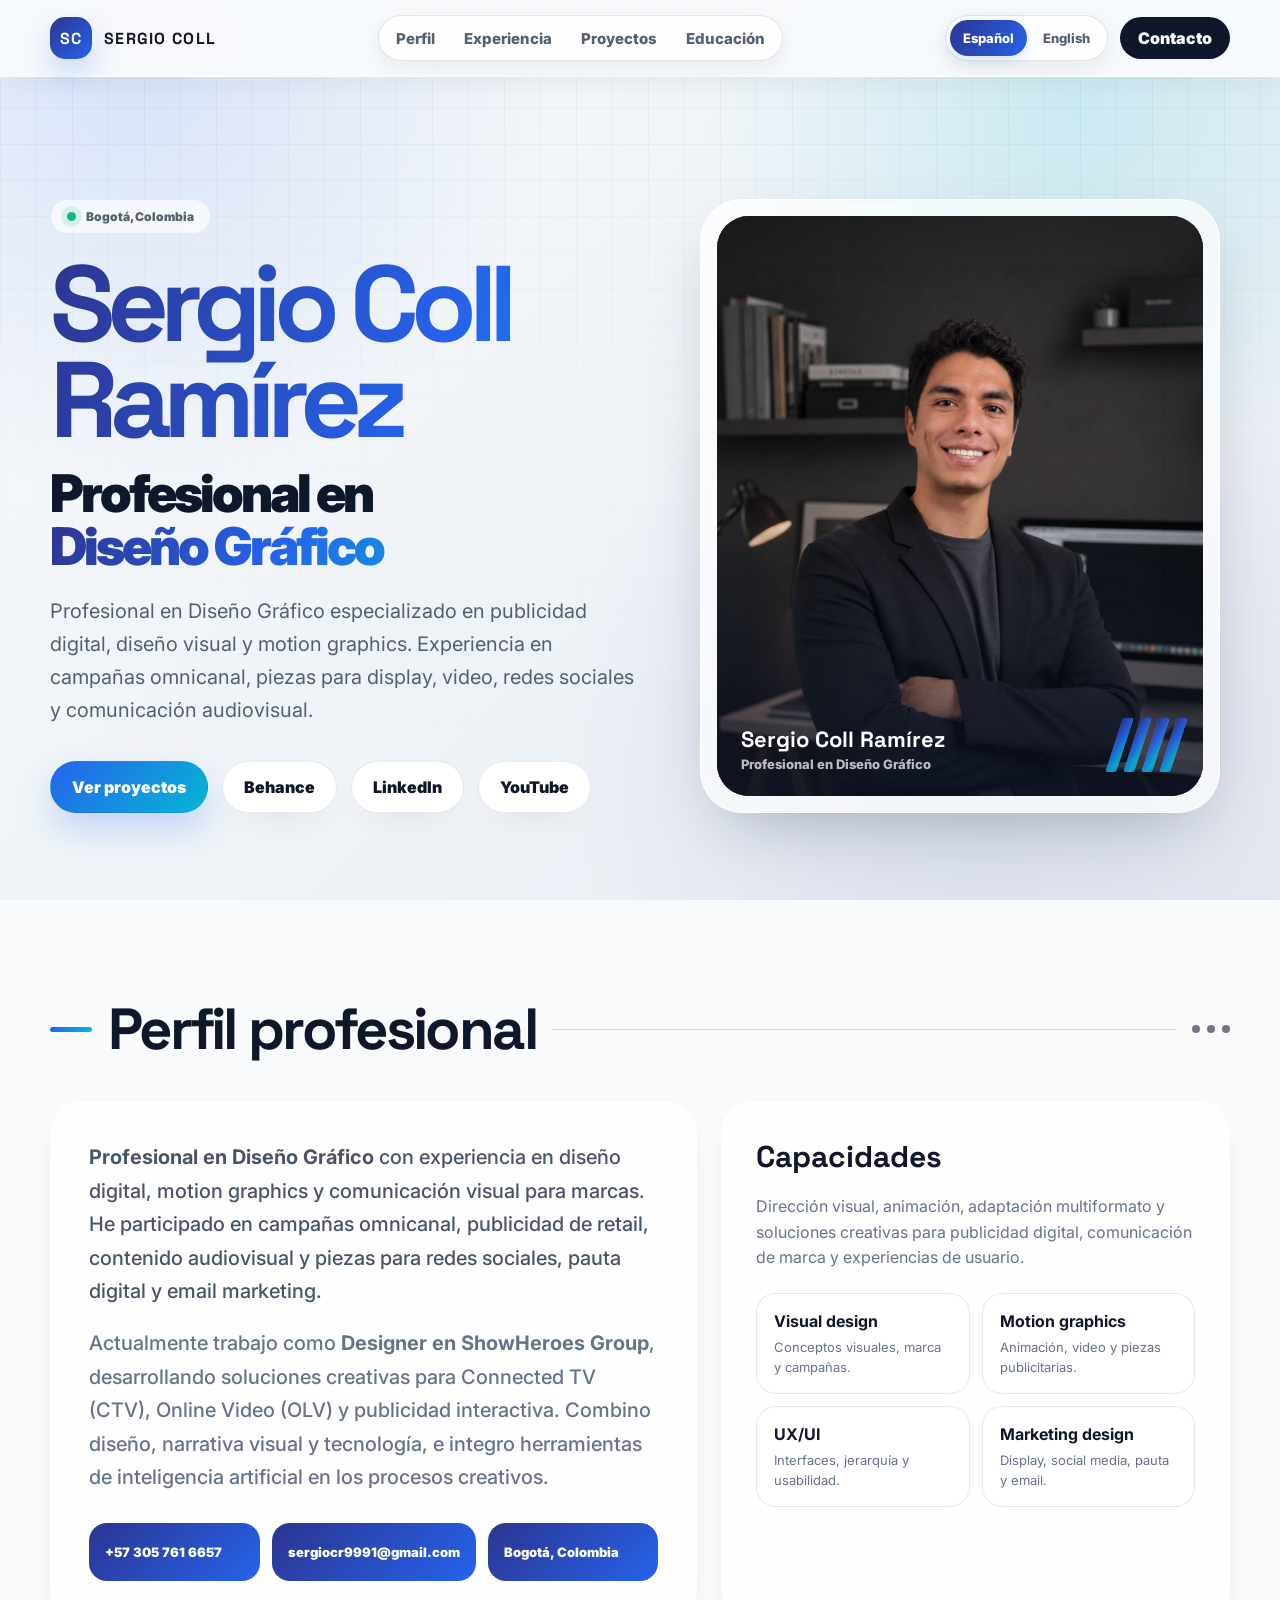
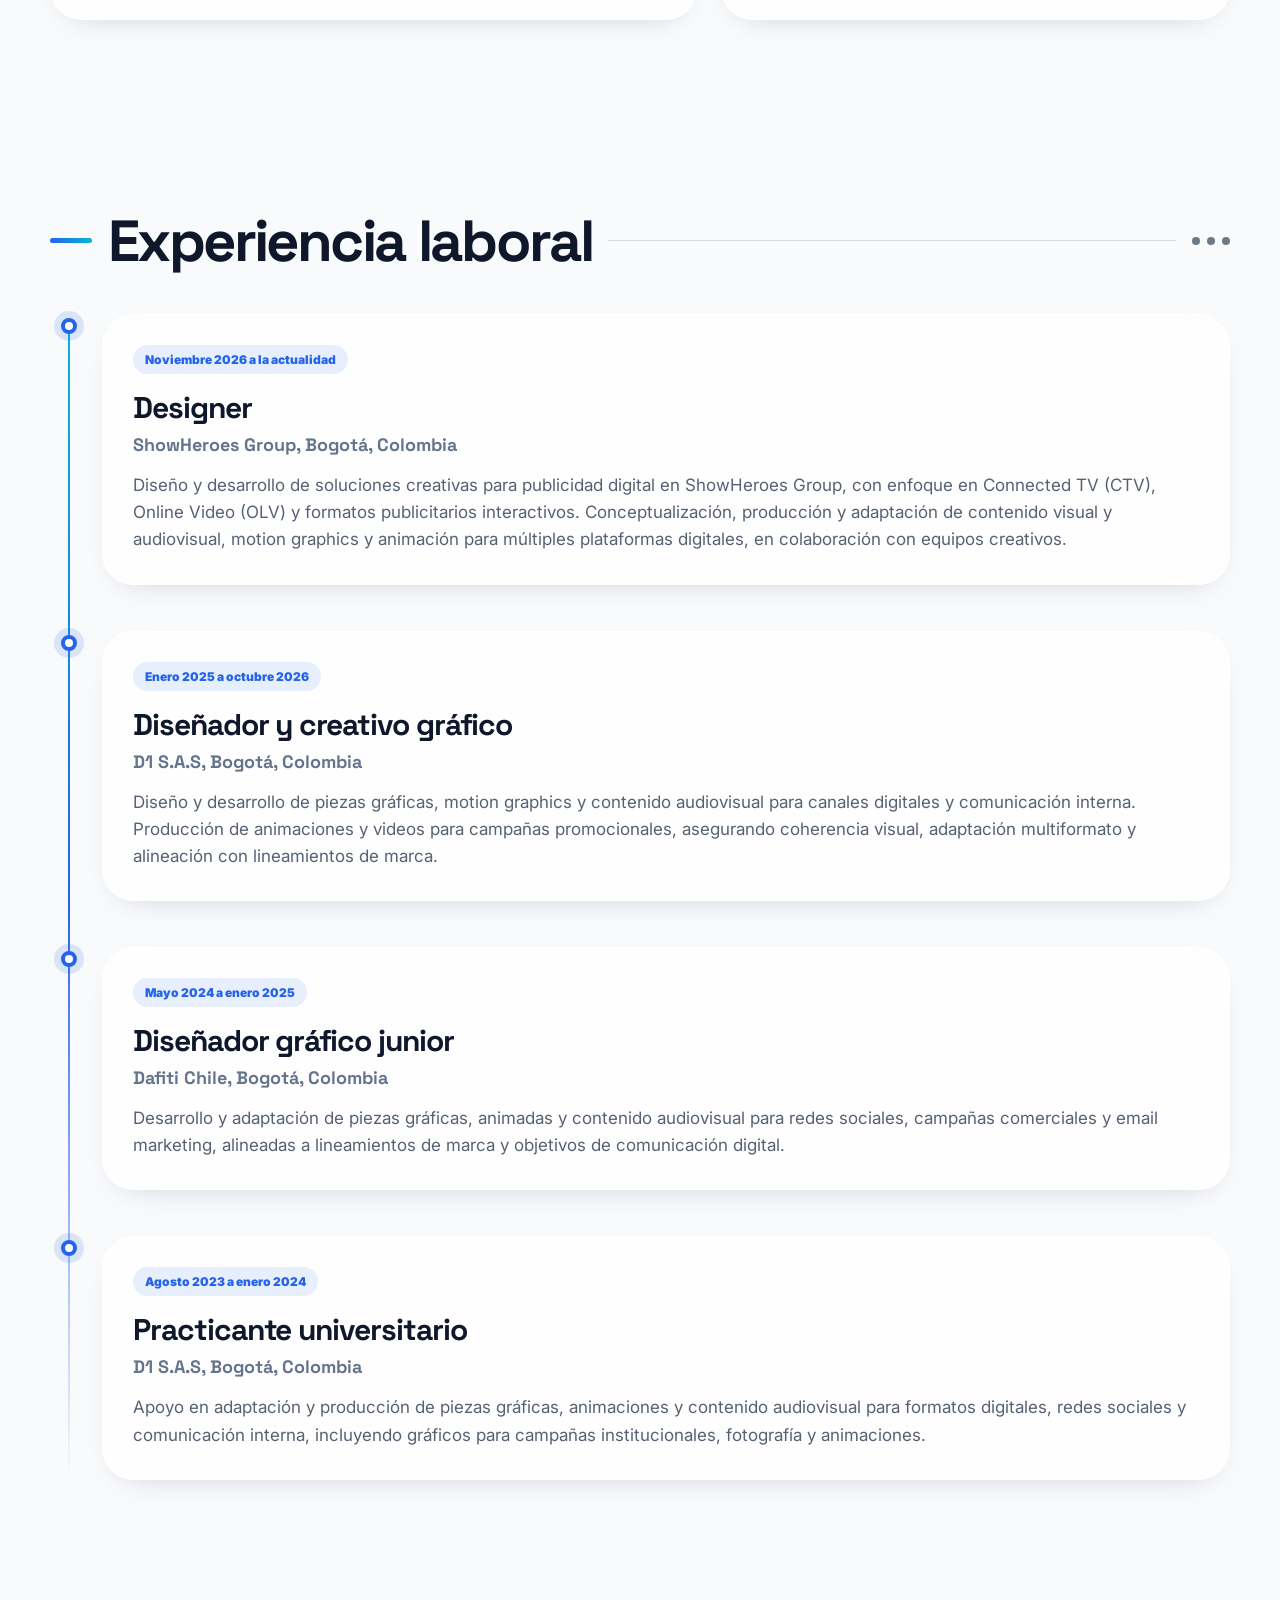
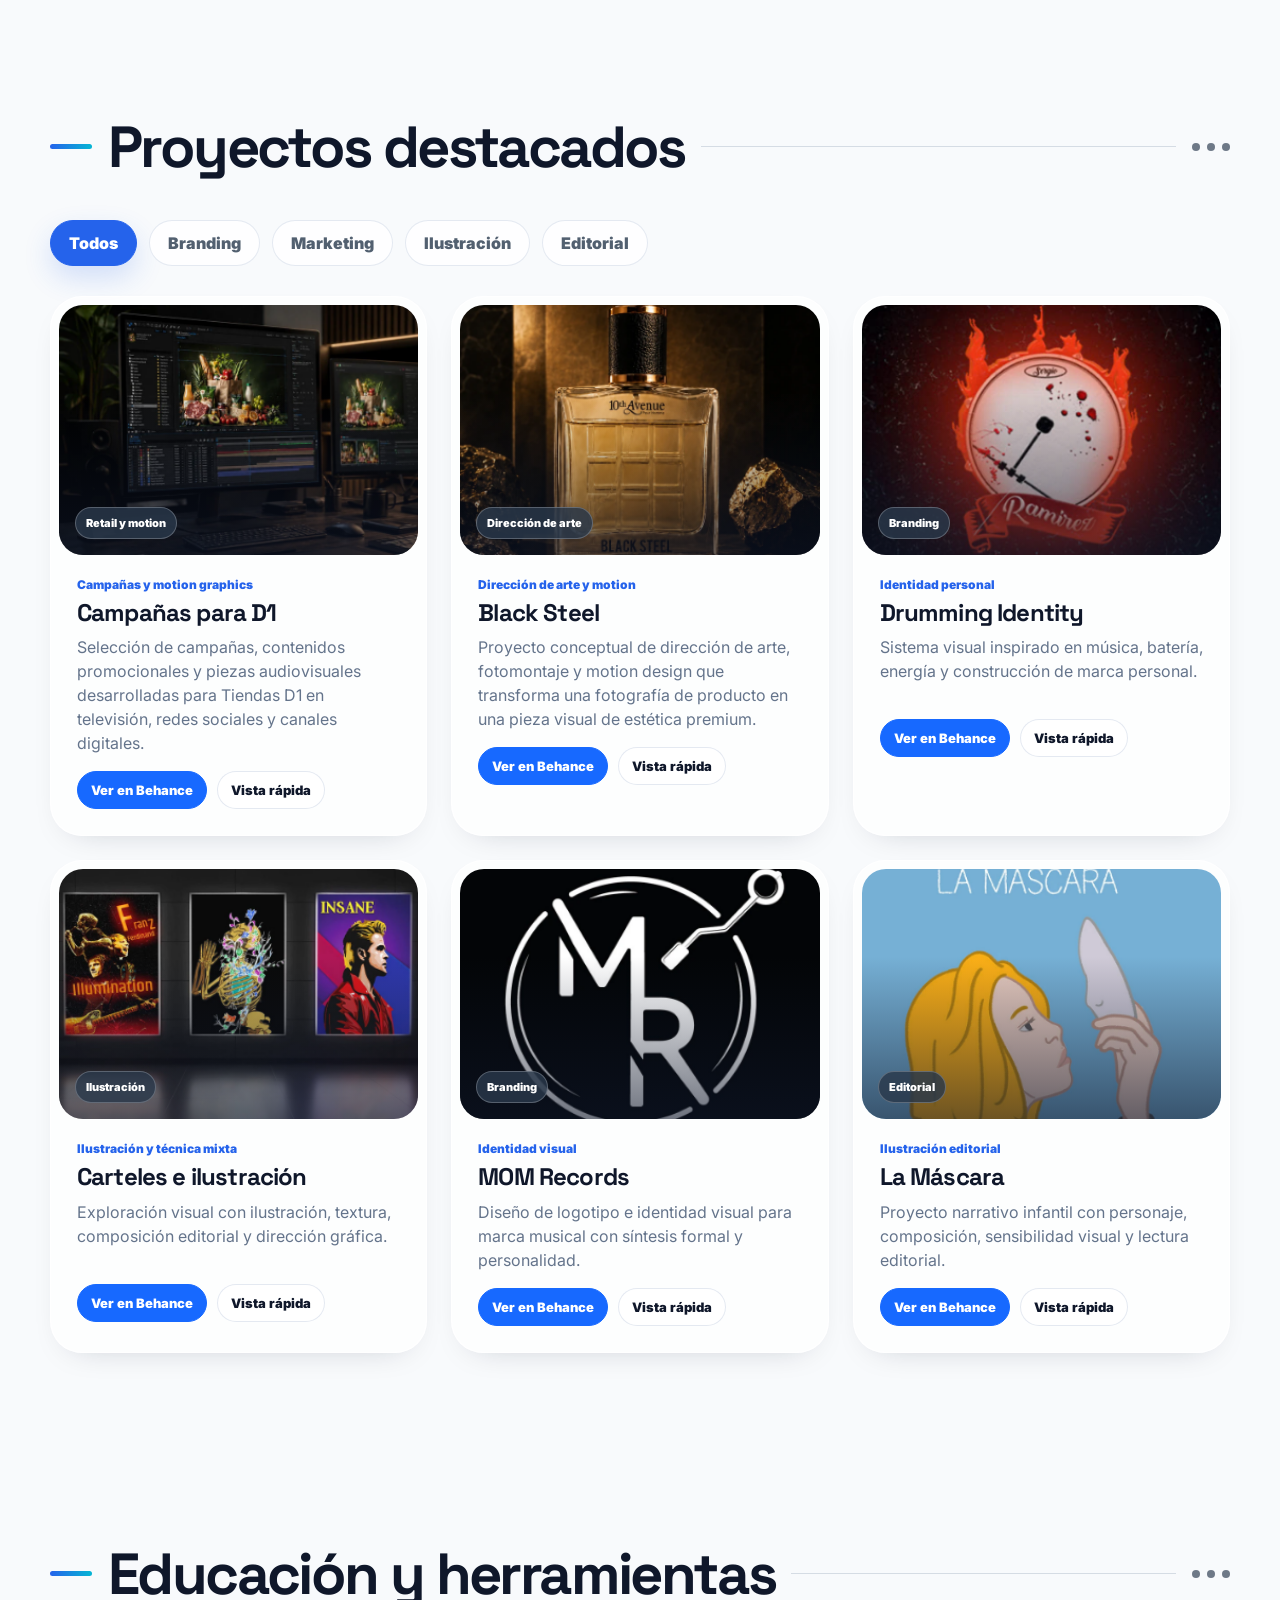
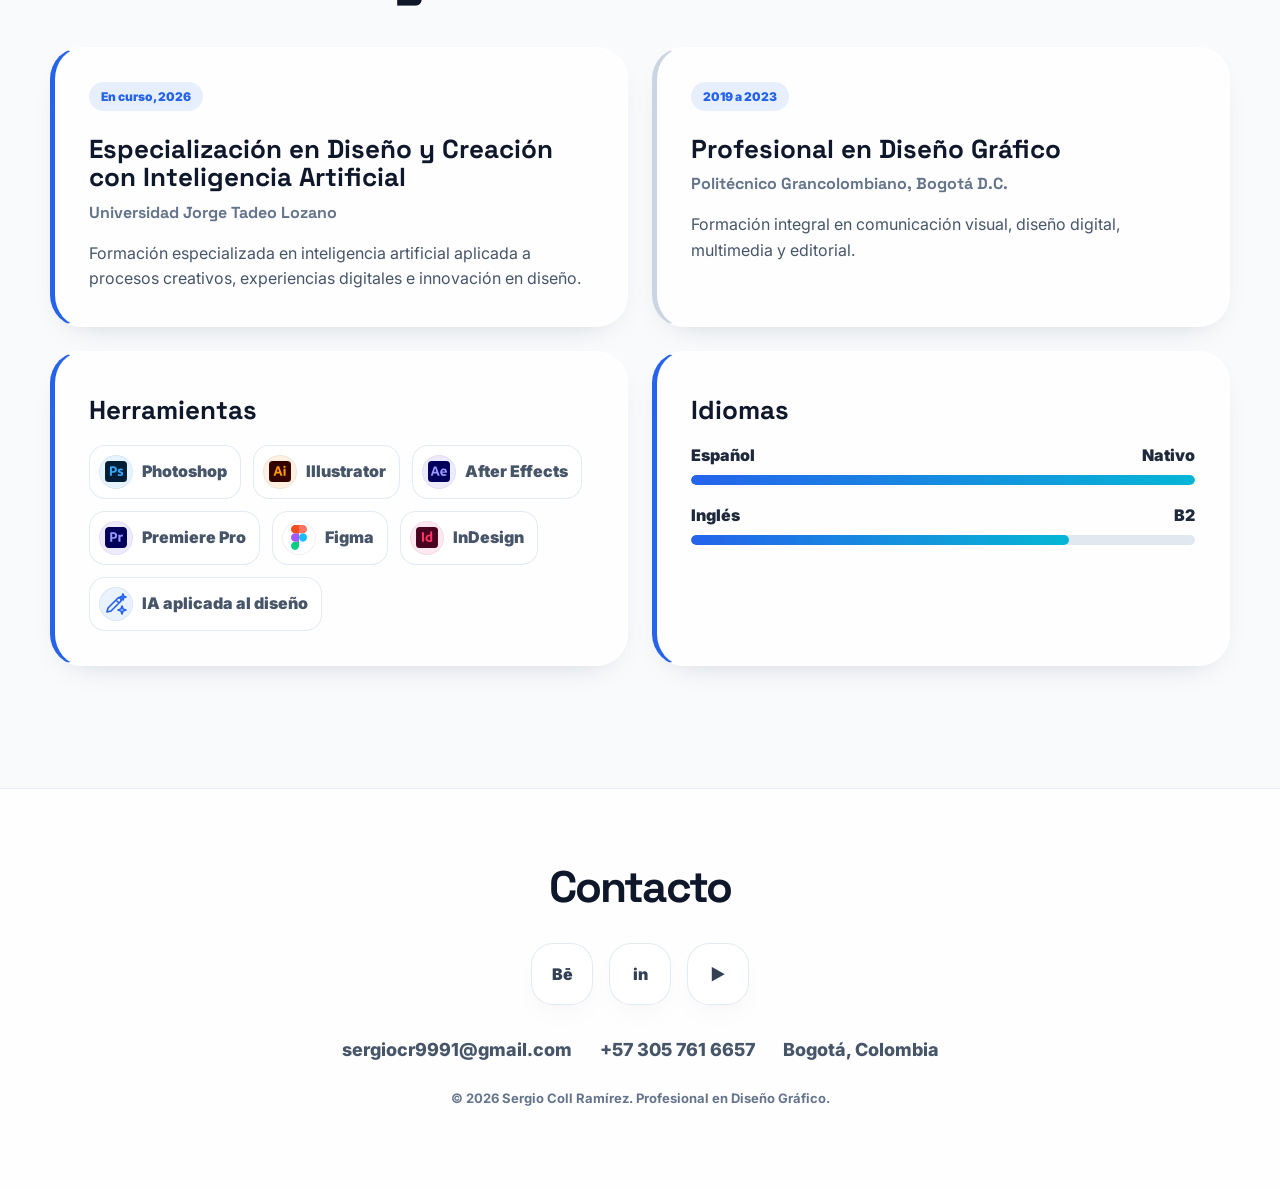
==== index.html @ 16231e73 "Prevent final glyph clipping in animated hero role" ====
<!doctype html>
<!-- Version verificada: 2026-11-06 | Perfil actual: Designer · ShowHeroes Group | Portafolio optimizado --><html lang="es"><head><meta charset="UTF-8"><meta name="viewport" content="width=device-width, initial-scale=1.0"><title>Sergio Coll Ramírez | Profesional en Diseño Gráfico</title><meta name="description" content="Portafolio de Sergio Coll Ramírez, Profesional en Diseño Gráfico y Designer en ShowHeroes Group. Publicidad digital, motion graphics, video, UX/UI y diseño para marketing."><link rel="preconnect" href="https://fonts.googleapis.com">
<link rel="preconnect" href="https://fonts.gstatic.com" crossorigin>
<link href="https://fonts.googleapis.com/css2?family=Inter:wght@400;500;600;700;800;900&family=Space+Grotesk:wght@500;600;700;800&display=swap" rel="stylesheet"><meta property="og:title" content="Sergio Coll Ramírez | Portafolio Web">
<meta property="og:description" content="Portafolio profesional de Sergio Coll Ramírez: diseño gráfico, publicidad digital, motion graphics, formatos interactivos, UX/UI y proyectos para marcas.">
<meta property="og:type" content="website">
<meta name="theme-color" content="#2563eb"><link rel="canonical" href="https://sergiocr9991-beep.github.io/CV-Sergio-Coll/"><link rel="alternate" hreflang="es" href="https://sergiocr9991-beep.github.io/CV-Sergio-Coll/"><link rel="alternate" hreflang="en" href="https://sergiocr9991-beep.github.io/CV-Sergio-Coll/en/"><style>
:root{--bg:#f8fafc;--ink:#0f172a;--text:#475569;--muted:#64748b;--line:rgba(148,163,184,.35);--glass:rgba(255,255,255,.72);--blue:#2563eb;--indigo:#2d3591;--cyan:#06b6d4;--shadow:0 24px 70px -28px rgba(15,23,42,.34);--soft:0 12px 34px -22px rgba(15,23,42,.28);--r:32px;--max:1180px}*{box-sizing:border-box}html{scroll-behavior:smooth}body{margin:0;font-family:Inter,system-ui,-apple-system,BlinkMacSystemFont,"Segoe UI",sans-serif;background:var(--bg);color:var(--text);overflow-x:hidden}body:before{content:"";position:fixed;inset:0;z-index:-3;background:radial-gradient(circle at 10% 8%,rgba(37,99,235,.14),transparent 30%),radial-gradient(circle at 84% 12%,rgba(6,182,212,.15),transparent 28%),radial-gradient(circle at 76% 82%,rgba(45,53,145,.1),transparent 34%),linear-gradient(135deg,#f8fafc,#edf2f7 58%,#e6ebf2)}body:after{content:"";position:fixed;inset:0;z-index:-2;pointer-events:none;background-image:linear-gradient(rgba(15,23,42,.045) 1px,transparent 1px),linear-gradient(90deg,rgba(15,23,42,.045) 1px,transparent 1px);background-size:36px 36px;mask-image:linear-gradient(to bottom,#000,rgba(0,0,0,.3),transparent 90%)}a{text-decoration:none;color:inherit}button{font:inherit}img{display:block;max-width:100%}h1,h2,h3,h4{font-family:"Space Grotesk",Inter,sans-serif;margin:0;color:var(--ink)}.progress{position:fixed;top:0;left:0;height:4px;width:0;background:linear-gradient(90deg,var(--blue),var(--cyan));z-index:100}.wrap{width:min(var(--max),calc(100% - 40px));margin:auto}.blob{position:fixed;border-radius:50%;filter:blur(70px);pointer-events:none;z-index:-1;opacity:.65}.b1{top:-16%;left:-8%;width:44vw;height:44vw;background:rgba(37,99,235,.16);animation:float 16s infinite alternate}.b2{right:-14%;bottom:-18%;width:54vw;height:54vw;background:rgba(6,182,212,.16);animation:float2 19s infinite alternate}@keyframes float{to{transform:translate(34px,48px) scale(1.08)}}@keyframes float2{to{transform:translate(-42px,-32px) scale(1.06)}}nav{position:fixed;top:0;left:0;right:0;z-index:80;background:rgba(248,250,252,.76);backdrop-filter:blur(18px);border-bottom:1px solid rgba(255,255,255,.72);box-shadow:0 8px 26px rgba(15,23,42,.05)}.nav-inner{height:76px;display:flex;align-items:center;justify-content:space-between;gap:24px}.logo{display:flex;align-items:center;gap:12px;font-family:"Space Grotesk";font-weight:800;letter-spacing:.08em;color:var(--ink)}.mark{width:42px;height:42px;border-radius:15px;background:linear-gradient(135deg,var(--indigo),var(--blue));display:grid;place-items:center;color:#fff;box-shadow:0 14px 30px rgba(37,99,235,.24)}.nav-links{display:flex;gap:26px;text-transform:uppercase;font-weight:900;font-size:13px;letter-spacing:.08em}.nav-links a{color:#526070;transition:.25s}.nav-links a:hover,.nav-links a.active{color:var(--blue)}.nav-cta{padding:11px 18px;border-radius:999px;background:var(--ink);color:#fff;font-weight:900}.hero{min-height:100vh;display:grid;grid-template-columns:1.05fr .95fr;gap:44px;align-items:center;padding-top:112px}.tagline{display:inline-flex;align-items:center;gap:10px;padding:9px 16px;margin-bottom:22px;border:1px solid rgba(226,232,240,.9);background:rgba(255,255,255,.66);border-radius:999px;box-shadow:var(--soft);font-size:12px;text-transform:uppercase;letter-spacing:.14em;font-weight:900;color:#526070}.tagline i{width:9px;height:9px;border-radius:50%;background:#10b981;box-shadow:0 0 0 6px rgba(16,185,129,.14)}h1{font-size:clamp(58px,8.4vw,112px);line-height:.9;letter-spacing:-.078em;margin-bottom:18px}.gradient-name{display:inline-block;background:linear-gradient(110deg,var(--indigo),var(--blue),var(--cyan),var(--blue),var(--indigo));background-size:280% auto;-webkit-background-clip:text;background-clip:text;-webkit-text-fill-color:transparent;animation:nameflow 5.8s linear infinite}@keyframes nameflow{to{background-position:280% center}}.role{font-size:clamp(26px,4.2vw,52px);line-height:1.02;letter-spacing:-.058em;font-weight:900;color:var(--ink);margin-bottom:22px}.role span{color:var(--blue)}.hero p{font-size:20px;line-height:1.65;max-width:700px;margin:0;color:#526070}.actions{display:flex;flex-wrap:wrap;gap:14px;margin-top:34px}.btn{display:inline-flex;align-items:center;gap:10px;border:1px solid rgba(226,232,240,.9);background:#fff;color:var(--ink);border-radius:999px;padding:15px 21px;font-weight:900;box-shadow:var(--soft);transition:.25s}.btn.primary{border-color:transparent;color:#fff;background:linear-gradient(135deg,var(--blue),var(--cyan));box-shadow:0 16px 34px rgba(37,99,235,.22)}.btn:hover,.project-links a:hover,.project-links button:hover{transform:translateY(-2px)}.hero-visual{position:relative;min-height:620px;display:grid;place-items:center}.profile-shell{width:min(520px,100%);padding:16px;border-radius:42px;background:rgba(255,255,255,.68);border:1px solid rgba(255,255,255,.9);box-shadow:var(--shadow);overflow:hidden}.profile-card{position:relative;min-height:580px;border-radius:32px;overflow:hidden;background:#0f172a}.profile-card img{width:100%;height:580px;object-fit:cover;object-position:center top}.profile-card:after{content:"";position:absolute;inset:0;background:linear-gradient(to bottom,transparent 50%,rgba(15,23,42,.68))}.profile-info{position:absolute;left:24px;right:24px;bottom:24px;z-index:2;display:flex;justify-content:space-between;align-items:end;color:#fff;gap:18px}.profile-info b{display:block;font-family:"Space Grotesk";font-size:22px;line-height:1}.profile-info span{display:block;margin-top:6px;color:rgba(255,255,255,.72);font-size:13px;font-weight:800}.stripes{display:flex;gap:7px}.stripes i{width:11px;height:54px;background:#fff;opacity:.9;transform:skew(-18deg);border-radius:2px}.float-card{position:absolute;padding:14px 18px;border-radius:18px;background:rgba(255,255,255,.82);backdrop-filter:blur(16px);border:1px solid rgba(255,255,255,.9);box-shadow:var(--soft);font-size:13px;font-weight:900;color:var(--ink);animation:chipfloat 5s ease-in-out infinite alternate}.fc1{left:-8px;top:92px}.fc2{right:-8px;bottom:128px;animation-delay:.8s}@keyframes chipfloat{to{transform:translateY(-15px)}}.section{padding:92px 0}.section-head{display:flex;align-items:center;gap:16px;margin-bottom:36px}.section-head .line{width:42px;height:5px;border-radius:99px;background:linear-gradient(90deg,var(--blue),var(--cyan))}.section-head h2{font-size:clamp(36px,5vw,58px);letter-spacing:-.055em}.section-head .rule{height:1px;flex:1;background:var(--line)}.section-head .dots{display:flex;gap:7px}.section-head .dots i{width:8px;height:8px;border-radius:50%;background:#334155;opacity:.7}.glass{background:var(--glass);backdrop-filter:blur(18px);border:1px solid rgba(255,255,255,.86);box-shadow:var(--soft);border-radius:var(--r)}.profile-grid{display:grid;grid-template-columns:1.12fr .88fr;gap:24px}.profile-text{padding:38px}.profile-text p{font-size:20px;line-height:1.68;margin:0;color:#475569;font-weight:500}.profile-text p+p{margin-top:18px;color:#64748b}.contact-strip{display:grid;grid-template-columns:repeat(3,1fr);gap:12px;margin-top:28px}.chip{min-height:58px;display:flex;align-items:center;gap:10px;padding:14px 16px;border-radius:18px;background:linear-gradient(135deg,var(--indigo),var(--blue));color:#fff;font-size:13px;font-weight:900}.capabilities{padding:34px}.capabilities h3{font-size:30px;margin-bottom:18px}.capabilities p{margin:0 0 22px;line-height:1.6;color:#64748b}.cap-grid{display:grid;grid-template-columns:1fr 1fr;gap:12px}.cap{padding:17px;border-radius:20px;border:1px solid rgba(226,232,240,.9);background:rgba(255,255,255,.72)}.cap b{display:block;color:var(--ink);margin-bottom:5px}.cap span{font-size:13px;color:#64748b}.timeline{position:relative;margin-left:18px;padding-left:34px}.timeline:before{content:"";position:absolute;left:0;top:8px;bottom:0;width:2px;background:linear-gradient(to bottom,var(--cyan),var(--blue),transparent)}.job{position:relative;margin-bottom:46px}.dot{position:absolute;left:-41px;top:4px;width:16px;height:16px;border-radius:50%;background:#fff;border:4px solid var(--blue);box-shadow:0 0 0 7px rgba(37,99,235,.14);transition:.25s}.job:hover .dot{transform:scale(1.18);border-color:var(--cyan)}.job-card{padding:30px}.pill{display:inline-flex;padding:7px 12px;border-radius:999px;background:rgba(37,99,235,.1);color:var(--blue);font-size:12px;font-weight:900;text-transform:uppercase;letter-spacing:.12em;margin-bottom:14px}.job-card h3{font-size:30px;letter-spacing:-.035em;margin-bottom:6px}.job-card h4{font-size:18px;color:#64748b;font-weight:800;margin:0 0 16px}.job-card p{margin:0;color:#566172;line-height:1.6;font-size:17px}.filters{display:flex;flex-wrap:wrap;gap:12px;margin-bottom:30px}.filter{border:1px solid rgba(226,232,240,.92);background:rgba(255,255,255,.76);color:#526070;cursor:pointer;border-radius:999px;padding:12px 18px;font-weight:900;transition:.25s}.filter.active{color:#fff;background:var(--blue);border-color:var(--blue);box-shadow:0 12px 28px rgba(37,99,235,.18)}.projects{display:grid;grid-template-columns:repeat(3,1fr);gap:24px}.project-card{border-radius:32px;padding:8px;background:rgba(255,255,255,.74);border:1px solid rgba(255,255,255,.9);box-shadow:var(--soft);overflow:hidden;transition:.25s}.project-click{display:block;width:100%;padding:0;border:0;background:transparent;text-align:left;cursor:pointer;color:inherit}.project-media{position:relative;height:250px;margin:0;border-radius:24px;overflow:hidden;background:#0f172a}.project-media img{width:100%;height:100%;object-fit:cover;transition:transform .55s}.project-card:hover .project-media img{transform:scale(1.07)}.project-media:after{content:"";position:absolute;inset:0;background:linear-gradient(to bottom,transparent 35%,rgba(15,23,42,.6))}.project-media figcaption{position:absolute;left:16px;bottom:16px;z-index:2;color:#fff;font-size:11px;font-weight:900;text-transform:uppercase;letter-spacing:.15em;background:rgba(255,255,255,.16);border:1px solid rgba(255,255,255,.23);backdrop-filter:blur(14px);padding:8px 10px;border-radius:999px}.project-body{padding:22px 18px 16px}.project-body p{margin:0 0 8px;color:var(--blue);font-weight:900;font-size:12px;letter-spacing:.12em;text-transform:uppercase}.project-body h3{font-size:24px;line-height:1.06;letter-spacing:-.035em;margin-bottom:10px}.project-body span{display:block;color:#64748b;line-height:1.5;min-height:68px}.project-links{display:flex;gap:10px;padding:0 18px 18px}.project-links a,.project-links button{border:1px solid rgba(226,232,240,.92);background:#fff;color:#0f172a;border-radius:999px;padding:10px 13px;font-weight:900;font-size:13px;cursor:pointer;transition:.2s}.project-links a:first-child{background:#1769ff;color:white;border-color:#1769ff}.education,.skills{display:grid;grid-template-columns:1fr 1fr;gap:24px}.edu,.skill-card{padding:34px;border-left:5px solid var(--blue)}.edu.secondary{border-left-color:#cbd5e1}.edu h3,.skill-card h3{font-size:26px;line-height:1.1;margin:10px 0}.edu h4{margin:0 0 18px;color:#64748b;font-weight:800}.edu p{line-height:1.6;margin:0}.badges{display:flex;flex-wrap:wrap;gap:12px;margin-top:20px}.badge{padding:12px 16px;border-radius:16px;background:rgba(255,255,255,.76);border:1px solid rgba(226,232,240,.9);font-weight:900;color:#475569}.lang{margin-top:20px}.lang-row{display:flex;justify-content:space-between;font-weight:900;color:#1e293b;margin-bottom:10px}.bar{height:10px;border-radius:99px;background:#e2e8f0;overflow:hidden}.bar i{display:block;height:100%;background:linear-gradient(90deg,var(--blue),var(--cyan));border-radius:inherit}footer{margin-top:30px;border-top:1px solid rgba(226,232,240,.75);background:rgba(255,255,255,.56);backdrop-filter:blur(18px)}.footer{padding:70px 0;text-align:center}.footer h2{font-size:44px;letter-spacing:-.045em;margin-bottom:28px}.socials{display:flex;justify-content:center;gap:16px;margin-bottom:34px}.social{width:62px;height:62px;border-radius:22px;display:grid;place-items:center;background:#fff;border:1px solid rgba(226,232,240,.9);box-shadow:var(--soft);font-weight:900;color:#334155;transition:.25s}.social:hover{transform:translateY(-5px)}.beh:hover{background:#1769ff;color:#fff}.in:hover{background:#0a66c2;color:#fff}.yt:hover{background:#ff0033;color:#fff}.footer-contact{display:flex;flex-wrap:wrap;justify-content:center;gap:18px;font-size:18px;font-weight:800;color:#475569}.footer-contact a{position:relative}.footer-contact a:after{content:"";position:absolute;left:0;right:100%;bottom:-6px;height:2px;background:var(--blue);transition:.25s}.footer-contact a:hover:after{right:0}.copy{margin-top:30px;color:#64748b;font-size:13px;font-weight:700}.modal{position:fixed;inset:0;display:none;place-items:center;padding:24px;z-index:120;background:rgba(15,23,42,.7);backdrop-filter:blur(10px)}.modal.open{display:grid}.modal-card{width:min(940px,96vw);background:#fff;border-radius:32px;overflow:hidden;box-shadow:0 40px 100px rgba(0,0,0,.35)}.modal-img{height:430px;background:#0f172a}.modal-img img{width:100%;height:100%;object-fit:cover}.modal-body{padding:28px}.modal-close{float:right;width:42px;height:42px;border:0;border-radius:50%;background:#eef2f7;color:#0f172a;font-size:22px;font-weight:900;cursor:pointer}.modal-body h3{font-size:34px;letter-spacing:-.04em;margin:0 52px 8px 0}.modal-body .meta{color:var(--blue);font-weight:900;text-transform:uppercase;letter-spacing:.1em;font-size:12px}.modal-body p{line-height:1.6;color:#64748b}.reveal,.reveal-card{opacity:0;transform:translateY(28px);transition:opacity .75s cubic-bezier(.16,1,.3,1),transform .75s cubic-bezier(.16,1,.3,1)}.reveal.active,.reveal-card.active{opacity:1;transform:translateY(0)}.delay1{transition-delay:.12s}.delay2{transition-delay:.24s}@media(max-width:980px){.hero,.profile-grid,.education,.skills{grid-template-columns:1fr}.hero{padding-top:128px;min-height:auto}.hero-copy{text-align:center}.hero p{margin:auto}.actions{justify-content:center}.hero-visual{min-height:auto}.projects{grid-template-columns:1fr 1fr}.contact-strip{grid-template-columns:1fr}}@media(max-width:720px){.wrap{width:min(100% - 28px,var(--max))}.nav-links{display:none}.nav-inner{height:68px}.hero h1{font-size:56px}.role{font-size:32px}.hero p,.profile-text p{font-size:17px}.profile-card,.profile-card img{height:450px;min-height:0}.float-card{display:none}.section{padding:70px 0}.section-head h2{font-size:36px}.section-head .rule,.section-head .dots{display:none}.projects{grid-template-columns:1fr}.cap-grid{grid-template-columns:1fr}.footer-contact{flex-direction:column;font-size:16px}.modal-img{height:300px}}

/* PERFORMANCE PATCH v2 — static visual fidelity, fast compositing */
.blob {display:none !important;} /* The original layered CSS background already supplies the gradient. */
.glass {backdrop-filter:none; -webkit-backdrop-filter:none; background:rgba(255,255,255,.83);}
nav {background:rgba(248,250,252,.96);backdrop-filter:none;-webkit-backdrop-filter:none;}
footer {background:rgba(255,255,255,.78);backdrop-filter:none;-webkit-backdrop-filter:none;}
.float-card {background:rgba(255,255,255,.96);backdrop-filter:none;-webkit-backdrop-filter:none;animation:none;}
.project-media figcaption {background:rgba(42,57,75,.82);backdrop-filter:none;-webkit-backdrop-filter:none;}
.progress {width:100% !important;transform:scaleX(0);transform-origin:left center;will-change:transform;}
.gradient-name {animation:none;background-size:100% auto;}
/* Static card/image compositing until interaction, GPU layers only while needed. */
.project-card {transition:box-shadow .24s ease,opacity .28s ease,transform .35s cubic-bezier(.22,1,.36,1);}
.project-media img {transition:transform .35s cubic-bezier(.22,1,.36,1);}
.profile-card img {transform:scale(1.025);}
/* Reveal plays only once: no opacity flicker or reverse animation when scrolling back. */
html.motion-ready .reveal, html.motion-ready .reveal-card {transition-duration:.42s,.52s;}
html.motion-ready .reveal.active, html.motion-ready .reveal-card.active {transition-delay:0s;}
html.motion-ready .reveal.delay1.active {transition-delay:.06s;}
html.motion-ready .reveal.delay2.active {transition-delay:.12s;}
html.motion-ready .hero-copy :is(.tagline,h1,.role,p,.actions) {transition-duration:.38s,.50s;}
.hero-copy.active .tagline {transition-delay: .03s !important;}
.hero-copy.active h1 {transition-delay:.08s !important;}
.hero-copy.active .role {transition-delay:.13s !important;}
.hero-copy.active p {transition-delay:.18s !important;}
.hero-copy.active .actions {transition-delay:.23s !important;}
@media (max-width:720px) {
  .hero-copy.active :is(.tagline,h1,.role,p,.actions) {transition-delay:0s !important;}
  .project-media img {transition-duration:.2s;}
}
@media (prefers-reduced-motion:reduce) {
  .progress {will-change:auto;}
}


/* Selector de idioma: misma identidad visual del portafolio */
.nav-actions{display:flex;align-items:center;gap:12px;flex-shrink:0}
.language-switch{display:inline-flex;align-items:center;padding:4px;gap:3px;border-radius:999px;border:1px solid rgba(148,163,184,.3);background:rgba(255,255,255,.85);box-shadow:0 7px 22px rgba(15,23,42,.07)}
.lang-option{display:inline-flex;justify-content:center;align-items:center;min-height:36px;padding:8px 13px;border-radius:999px;font-family:Inter,system-ui,sans-serif;font-size:13px;letter-spacing:0;font-weight:800;white-space:nowrap;color:#526070;text-decoration:none;transition:background-color .2s ease,color .2s ease}
.lang-option:hover:not(.is-current){background:rgba(37,99,235,.09);color:var(--blue)}
.lang-option.is-current{color:#fff;background:linear-gradient(120deg,var(--indigo),var(--blue));box-shadow:0 4px 13px rgba(37,99,235,.18);pointer-events:none}
.lang-option:focus-visible{outline:3px solid var(--cyan);outline-offset:2px}
@media(max-width:900px){.nav-inner{gap:12px}.nav-links{gap:14px}.nav-actions{gap:8px}}
@media(max-width:700px){.nav-cta{padding:9px 12px;font-size:12px}.language-switch{padding:3px}.lang-option{min-height:32px;padding:7px 10px;font-size:12px}}
@media(max-width:520px){.logo>span:last-child{display:none}.nav-inner{gap:8px}.nav-actions{gap:7px}.nav-cta{padding:8px 11px}}
@media(max-width:365px){.lang-option{padding:7px 8px;font-size:11px}.nav-cta{padding:8px 9px}}
@media(prefers-reduced-motion:reduce){.lang-option{transition:none}}
</style><style id="ajuste-responsive-nombre">
@media(max-width:420px){.hero h1{font-size:clamp(38px,11.5vw,52px);overflow-wrap:anywhere}.profile-info b{font-size:19px}}
@media(prefers-reduced-motion:reduce){html{scroll-behavior:auto}.gradient-name,.float-card,.blob{animation:none!important}.reveal,.reveal-card{transition-duration:.01ms}}
</style><style id="sergio-motion-system">

/* ==============================================================
   Motion System v1.1 — Sergio Coll Ramírez
   Entrada/salida por scroll, ritmos escalonados y microinteracciones.
   No se alteran dimensiones, paleta ni estructura del sitio.
   ============================================================== */
:root { --motion-ease: cubic-bezier(.22, 1, .36, 1); }

/* Progressive enhancement: sin JavaScript, todo sigue visible. */
.reveal, .reveal-card { opacity: 1; transform: none; }
html.motion-ready .reveal,
html.motion-ready .reveal-card {
  opacity: 0;
  transform: translate3d(0, 24px, 0);
  transition: opacity .7s ease, transform .82s var(--motion-ease);
}
html.motion-ready .reveal.active,
html.motion-ready .reveal-card.active {
  opacity: 1;
  transform: translate3d(0, 0, 0);
}
html.motion-ready .reveal.delay1.active { transition-delay: .09s; }
html.motion-ready .reveal.delay2.active { transition-delay: .17s; }
/* Salidas más discretas al alejarse de la zona visible. */
html.motion-ready .reveal:not(.active),
html.motion-ready .reveal-card:not(.active) {
  transition-duration: .4s, .52s;
}

/* Ritmo editorial para el primer pantallazo, sin cambiar la composición. */
html.motion-ready .hero-copy :is(.tagline, h1, .role, p, .actions) {
  opacity: 0;
  transform: translate3d(0, 12px, 0);
  transition: opacity .58s ease, transform .74s var(--motion-ease);
}
html.motion-ready .hero-copy.active :is(.tagline, h1, .role, p, .actions) {
  opacity: 1;
  transform: translate3d(0, 0, 0);
}
.hero-copy.active .tagline { transition-delay: .05s !important; }
.hero-copy.active h1 { transition-delay: .13s !important; }
.hero-copy.active .role { transition-delay: .20s !important; }
.hero-copy.active p { transition-delay: .27s !important; }
.hero-copy.active .actions { transition-delay: .34s !important; }

/* Acentos de sección que se despliegan al entrar. */
html.motion-ready .section-head .line { transform: scaleX(.15); transform-origin: left; transition: transform .65s var(--motion-ease); }
html.motion-ready .section-head.active .line { transform: scaleX(1); transition-delay: .12s; }
.section-head .dots i { transition: opacity .35s, transform .5s var(--motion-ease); }
html.motion-ready .section-head:not(.active) .dots i { opacity: .3; transform: translateX(-5px); }
html.motion-ready .section-head.active .dots i { transform: translateX(0); }

/* Hover táctil y mouse: elevación contenida, sin saltos bruscos. */
.project-card { transition: opacity .7s ease, transform .75s var(--motion-ease), box-shadow .38s ease; }
.project-card[hidden] { display: none !important; }
.project-card .project-media img { transition: transform .8s var(--motion-ease); }
@media (hover: hover) and (pointer: fine) {
  .project-card.active:hover { transform: translate3d(0,-7px,0); box-shadow: 0 24px 48px -26px rgba(15,23,42,.30); }
  .project-card:hover .project-media img { transform: scale(1.055); }
  .btn, .social, .filter, .project-links a, .project-links button { transition: transform .28s var(--motion-ease), box-shadow .28s ease, background .25s ease, color .25s ease, border-color .25s ease; }
  .btn:hover, .social:hover, .project-links a:hover, .project-links button:hover { transform: translate3d(0,-3px,0); }
  .filter:hover { transform: translate3d(0,-2px,0); }
}
.profile-shell { transform: perspective(1000px) rotateX(var(--profile-rx,0deg)) rotateY(var(--profile-ry,0deg)); transition: transform .45s var(--motion-ease), box-shadow .4s ease; }
.profile-card img { transform: scale(1.025) translate3d(0,var(--portrait-drift,0px),0); }

/* Cambio entre categorías: movimiento de elementos, no del layout. */
.filter { position:relative; }
.filter[aria-pressed="true"] { box-shadow: 0 12px 28px rgba(37,99,235,.18); }

/* Vista rápida: overlay, tarjeta e imagen con entrada y salida reales. */
.modal { display:grid; visibility:hidden; opacity:0; pointer-events:none; transition: opacity .27s ease, visibility .27s; }
.modal.open { visibility:visible; opacity:1; pointer-events:auto; }
.modal-card { opacity:0; transform:translate3d(0,17px,0) scale(.984); transition:opacity .32s ease, transform .4s var(--motion-ease); }
.modal.open .modal-card { opacity:1; transform:translate3d(0,0,0) scale(1); }
.modal-img img { transform:scale(1.035); transition:transform .65s var(--motion-ease); }
.modal.open .modal-img img { transform:scale(1); }
body.modal-open { overflow:hidden; }

/* A11y: foco inequívoco, animación respetuosa de preferencias. */
:where(a, button):focus-visible { outline:3px solid #06b6d4; outline-offset:4px; }
@media (prefers-reduced-motion: reduce) {
  html { scroll-behavior:auto !important; }
  *, *::before, *::after { animation-duration:.01ms !important; animation-iteration-count:1 !important; transition-duration:.01ms !important; transition-delay:0ms !important; }
  .reveal, .reveal-card, html.motion-ready .reveal, html.motion-ready .reveal-card,
  html.motion-ready .hero-copy :is(.tagline,h1,.role,p,.actions) { opacity:1 !important; transform:none !important; }
  .modal-card, .modal-img img, .profile-card img, .profile-shell { transform:none !important; }
}

</style>
<script id="motion-boot">
// Habilitar únicamente si el navegador admite observadores y el usuario no limita movimiento.
if ('IntersectionObserver' in window && !window.matchMedia('(prefers-reduced-motion: reduce)').matches) {
  document.documentElement.classList.add('motion-ready');
}
</script>
<link rel="stylesheet" href="./assets/portfolio-shared.css?v=8"></head><body>
<div id="signature-intro" aria-hidden="true"><div class="signature-intro-inner"><div class="signature-intro-seal"><svg class="signature-intro-ink" xmlns="http://www.w3.org/2000/svg" viewBox="0 0 620 365" role="img" aria-label="Firma Sergio Coll">
<defs><linearGradient id="blue" x1="0" x2="1" y1="0" y2="0"><stop stop-color="#2d3591"/><stop offset=".6" stop-color="#2563eb"/><stop offset="1" stop-color="#06b6d4"/></linearGradient><mask id="pen-reveal" maskUnits="userSpaceOnUse" maskContentUnits="userSpaceOnUse" x="0" y="0" width="620" height="365"><rect width="620" height="365" fill="#000"/><path d="M220 18 C216 44 217 82 220 133" pathLength="100" class="ink-gesture" data-letter="S" data-delay="120" data-duration="60" stroke="white" stroke-width="20" stroke-linecap="round" stroke-linejoin="round" fill="none"/><path d="M220 134 C202 100 178 68 157 64 C140 58 115 94 120 114 C123 149 188 180 234 208 C260 225 265 234 261 246 C247 275 140 321 38 354 C14 361 5 350 14 339 C48 302 164 245 244 212" pathLength="100" class="ink-gesture" data-letter="S" data-delay="180" data-duration="300" stroke="white" stroke-width="20" stroke-linecap="round" stroke-linejoin="round" fill="none"/><path d="M244 212 C303 190 379 162 423 140" pathLength="100" class="ink-gesture" data-letter="S" data-delay="480" data-duration="75" stroke="white" stroke-width="20" stroke-linecap="round" stroke-linejoin="round" fill="none"/><path d="M371 46 C349 45 319 72 302 98 C289 115 279 138 288 151 C301 169 346 142 381 119 C406 103 406 85 414 89 C424 94 420 109 412 120 C399 135 391 129 394 116" pathLength="100" class="ink-gesture" data-letter="Coll" data-delay="555" data-duration="200" stroke="white" stroke-width="20" stroke-linecap="round" stroke-linejoin="round" fill="none"/><path d="M450 12 C440 61 424 101 414 153 C405 188 391 240 379 303" pathLength="100" class="ink-gesture" data-letter="Coll" data-delay="755" data-duration="100" stroke="white" stroke-width="20" stroke-linecap="round" stroke-linejoin="round" fill="none"/><path d="M378 303 C381 288 390 263 397 242 C407 209 423 163 428 142 C438 97 458 48 469 12" pathLength="100" class="ink-gesture" data-letter="Coll" data-delay="855" data-duration="100" stroke="white" stroke-width="20" stroke-linecap="round" stroke-linejoin="round" fill="none"/><path d="M186 41 C274 20 393 7 489 7 C567 5 594 15 597 28 C600 43 511 105 427 166" pathLength="100" class="ink-gesture" data-letter="R" data-delay="955" data-duration="140" stroke="white" stroke-width="20" stroke-linecap="round" stroke-linejoin="round" fill="none"/><path d="M420 176 C403 191 373 211 359 225 C354 233 377 220 412 210" pathLength="100" class="ink-gesture" data-letter="R" data-delay="1095" data-duration="50" stroke="white" stroke-width="20" stroke-linecap="round" stroke-linejoin="round" fill="none"/><path d="M404 215 C451 191 517 191 613 201" pathLength="100" class="ink-gesture" data-letter="R" data-delay="1145" data-duration="55" stroke="white" stroke-width="20" stroke-linecap="round" stroke-linejoin="round" fill="none"/></mask></defs>

<path fill="url(#blue)" fill-rule="evenodd" mask="url(#pen-reveal)" d="M599,22 592,15 582,11 578,11 573,9 566,9 559,7 535,6 534,5 507,5 506,4 456,4 455,5 444,4 443,5 428,5 427,6 417,6 416,7 400,7 390,9 377,9 369,11 358,11 350,13 341,13 340,14 304,18 298,20 280,22 275,24 269,24 264,26 258,26 252,28 245,28 241,30 234,30 228,32 225,32 223,30 225,17 221,16 218,22 217,31 214,34 192,37 183,40 184,43 200,41 206,39 213,39 214,38 216,40 216,46 215,47 215,84 216,85 216,104 218,112 218,121 217,122 207,101 193,82 184,73 173,65 167,62 159,60 154,60 142,64 129,76 124,84 119,96 119,100 117,105 117,117 123,133 131,144 142,155 163,170 230,207 235,212 228,216 188,232 156,247 149,249 147,251 134,256 119,264 117,264 61,294 25,319 10,334 5,342 4,346 5,354 11,359 16,359 17,360 33,359 49,355 83,342 85,340 97,336 104,332 142,317 149,313 154,312 166,306 178,302 185,298 201,292 218,283 220,283 239,272 250,264 258,256 263,247 264,234 260,225 252,215 254,213 331,182 336,179 346,176 351,173 393,157 421,144 423,141 420,139 420,135 424,121 424,116 427,107 427,103 429,99 431,87 439,61 439,57 441,53 448,25 450,12 453,10 464,10 466,13 460,25 452,49 447,70 445,73 445,77 441,87 441,91 432,119 428,135 428,140 426,144 426,153 422,165 416,173 372,206 355,222 355,227 357,229 363,229 395,216 398,216 402,214 405,215 405,219 403,222 401,231 399,234 390,262 386,270 384,278 378,292 378,295 376,298 376,307 380,308 384,302 386,293 405,244 410,229 410,226 414,217 414,214 419,209 423,209 437,205 443,205 448,203 456,203 462,201 475,201 484,199 545,199 546,200 557,200 558,201 590,201 591,202 614,201 613,199 588,194 564,193 563,192 530,192 529,191 473,192 472,193 464,193 463,194 455,194 454,195 436,197 422,201 419,200 426,177 434,168 443,162 510,108 553,77 581,55 591,45 597,37 597,35 599,33Z M256,232 257,236 256,244 252,251 245,258 224,272 202,283 49,346 26,352 15,352 12,350 12,345 16,339 30,325 43,315 76,294 122,270 124,270 139,262 150,258 177,245 234,222 241,218 245,218 251,224Z M415,185 411,200 408,204 385,211 379,214 377,213 413,184Z M412,93 414,95 414,106 407,119 400,125 397,122 397,113 402,103 409,96 409,94Z M441,12 439,25 437,29 435,41 433,45 430,60 428,64 422,88 420,89 416,85 406,85 402,87 397,93 396,100 390,113 387,113 378,117 363,128 343,140 320,150 308,153 298,153 295,152 289,146 288,143 288,130 291,120 296,110 311,90 327,74 343,62 359,54 368,51 382,52 384,50 384,47 379,43 368,43 360,45 344,52 331,60 313,75 302,87 289,105 283,117 279,131 279,143 283,153 290,159 299,162 316,161 319,159 323,159 336,154 364,139 388,121 390,122 391,127 393,130 396,132 403,132 407,130 413,124 414,125 414,141 412,143 406,144 397,148 394,148 352,165 347,166 342,169 293,188 247,208 243,208 228,198 180,172 159,159 147,150 136,139 127,125 124,110 125,109 126,98 132,85 136,79 144,71 150,68 157,67 158,68 163,68 174,74 194,93 203,105 215,132 220,136 224,133 224,114 223,113 222,85 221,84 221,48 222,47 222,39 224,37 257,32 263,30 269,30 275,28 281,28 287,26 294,26 300,24 322,22 329,20 339,20 346,18 356,18 365,16 398,14 399,13 425,12 426,11 440,11Z M593,24 594,28 591,35 574,52 512,97 434,159 433,158 460,59 472,25 474,12 476,10 535,11 536,12 559,13 560,14 578,16 590,21Z"/></svg></div><p class="signature-intro-wordmark">SERGIO COLL</p></div></div>
<script src="./assets/portfolio-shared.js?v=3"></script>

<div class="blob b1"></div><div class="blob b2"></div><div class="progress" id="progress"></div>
<nav><div class="wrap nav-inner"><a href="#inicio" class="logo"><span class="mark">SC</span><span>SERGIO COLL</span></a><div class="nav-links"><a href="#perfil">Perfil</a><a href="#experiencia">Experiencia</a><a href="#proyectos">Proyectos</a><a href="#educacion">Educación</a></div><div class="nav-actions"><div class="language-switch" role="group" aria-label="Seleccionar idioma"><a class="lang-option is-current" href="./" lang="es" aria-current="page" aria-label="Español, idioma actual">Español</a><a class="lang-option" href="./en/" lang="en" aria-label="Cambiar a inglés">English</a></div><a class="nav-cta" href="#contacto">Contacto</a></div></div></nav>
<header id="inicio" class="wrap hero"><div class="hero-copy reveal"><div class="tagline"><i></i>Bogotá, Colombia</div><h1><span class="gradient-name">Sergio Coll Ramírez</span></h1><div class="role">Profesional en<br><span>Diseño Gráfico</span></div><p>Profesional en Diseño Gráfico especializado en publicidad digital, diseño visual y motion graphics. Experiencia en campañas omnicanal, piezas para display, video, redes sociales y comunicación audiovisual.</p><div class="actions"><a class="btn primary" href="#proyectos">Ver proyectos</a><a class="btn" href="https://www.behance.net/Sergio_cr" target="_blank" rel="noopener">Behance</a><a class="btn" href="https://www.linkedin.com/in/sergiocr99/" target="_blank" rel="noopener">LinkedIn</a><a class="btn" href="https://www.youtube.com/@sergioramirez6791/videos" target="_blank" rel="noopener">YouTube</a></div></div><div class="hero-visual reveal delay1"><div class="profile-shell"><div class="profile-card"><img width="1080" height="1350" fetchpriority="high" decoding="async" src="[data-uri]" alt="Foto de perfil de Sergio Coll Ramírez"><div class="profile-info"><div><b>Sergio Coll Ramírez</b><span>Profesional en Diseño Gráfico</span></div><div class="stripes"><i></i><i></i><i></i><i></i></div></div></div></div></div></header>
<main>
<section id="perfil" class="wrap section"><div class="section-head reveal"><span class="line"></span><h2>Perfil profesional</h2><span class="rule"></span><span class="dots"><i></i><i></i><i></i></span></div><div class="profile-grid"><div class="glass profile-text reveal"><p><strong>Profesional en Diseño Gráfico</strong> con experiencia en diseño digital, motion graphics y comunicación visual para marcas. He participado en campañas omnicanal, publicidad de retail, contenido audiovisual y piezas para redes sociales, pauta digital y email marketing.</p><p>Actualmente trabajo como <strong>Designer en ShowHeroes Group</strong>, desarrollando soluciones creativas para Connected TV (CTV), Online Video (OLV) y publicidad interactiva. Combino diseño, narrativa visual y tecnología, e integro herramientas de inteligencia artificial en los procesos creativos.</p><div class="contact-strip"><a class="chip" href="#" data-copy="+57 305 7616657">+57 305 761 6657</a><a class="chip" href="#" data-copy="sergiocr9991@gmail.com">sergiocr9991@gmail.com</a><span class="chip">Bogotá, Colombia</span></div></div><div class="glass capabilities reveal delay1"><h3>Capacidades</h3><p>Dirección visual, animación, adaptación multiformato y soluciones creativas para publicidad digital, comunicación de marca y experiencias de usuario.</p><div class="cap-grid"><div class="cap"><b>Visual design</b><span>Conceptos visuales, marca y campañas.</span></div><div class="cap"><b>Motion graphics</b><span>Animación, video y piezas publicitarias.</span></div><div class="cap"><b>UX/UI</b><span>Interfaces, jerarquía y usabilidad.</span></div><div class="cap"><b>Marketing design</b><span>Display, social media, pauta y email.</span></div></div></div></div></section>
<section id="experiencia" class="wrap section"><div class="section-head reveal"><span class="line"></span><h2>Experiencia laboral</h2><span class="rule"></span><span class="dots"><i></i><i></i><i></i></span></div><div class="timeline"><article class="job reveal">
<span class="dot"></span>
<div class="glass job-card">
<span class="pill">Noviembre 2026 a la actualidad</span>
<h3>Designer</h3>
<h4>ShowHeroes Group, Bogotá, Colombia</h4>
<p>Diseño y desarrollo de soluciones creativas para publicidad digital en ShowHeroes Group, con enfoque en Connected TV (CTV), Online Video (OLV) y formatos publicitarios interactivos. Conceptualización, producción y adaptación de contenido visual y audiovisual, motion graphics y animación para múltiples plataformas digitales, en colaboración con equipos creativos.</p>
</div></article><article class="job reveal delay1"><span class="dot"></span><div class="glass job-card"><span class="pill">Enero 2025 a octubre 2026</span><h3>Diseñador y creativo gráfico</h3><h4>D1 S.A.S, Bogotá, Colombia</h4><p>Diseño y desarrollo de piezas gráficas, motion graphics y contenido audiovisual para canales digitales y comunicación interna. Producción de animaciones y videos para campañas promocionales, asegurando coherencia visual, adaptación multiformato y alineación con lineamientos de marca.</p></div></article><article class="job reveal delay1"><span class="dot"></span><div class="glass job-card"><span class="pill">Mayo 2024 a enero 2025</span><h3>Diseñador gráfico junior</h3><h4>Dafiti Chile, Bogotá, Colombia</h4><p>Desarrollo y adaptación de piezas gráficas, animadas y contenido audiovisual para redes sociales, campañas comerciales y email marketing, alineadas a lineamientos de marca y objetivos de comunicación digital.</p></div></article><article class="job reveal delay2"><span class="dot"></span><div class="glass job-card"><span class="pill">Agosto 2023 a enero 2024</span><h3>Practicante universitario</h3><h4>D1 S.A.S, Bogotá, Colombia</h4><p>Apoyo en adaptación y producción de piezas gráficas, animaciones y contenido audiovisual para formatos digitales, redes sociales y comunicación interna, incluyendo gráficos para campañas institucionales, fotografía y animaciones.</p></div></article></div></section>
<section id="proyectos" class="wrap section"><div class="section-head reveal"><span class="line"></span><h2>Proyectos destacados</h2><span class="rule"></span><span class="dots"><i></i><i></i><i></i></span></div><div class="filters reveal"><button class="filter active" data-filter="all">Todos</button><button class="filter" data-filter="Branding">Branding</button><button class="filter" data-filter="Marketing">Marketing</button><button class="filter" data-filter="Ilustración">Ilustración</button><button class="filter" data-filter="Editorial">Editorial</button></div><div class="projects">
<article class="project-card reveal-card" data-category="Marketing" data-title="Campañas para D1" data-type="Campañas y motion graphics" data-desc="Selección de campañas, contenidos promocionales y piezas audiovisuales desarrolladas para Tiendas D1 en televisión, redes sociales y canales digitales." data-url="https://www.behance.net/gallery/251222799/D1-Retail-Campaigns-Motion-Design">
  <button class="project-click" aria-label="Abrir vista rápida de Campañas para D1">
    <figure class="project-media"><img width="834" height="654" loading="lazy" decoding="async" src="./assets/projects/d1-retail.png" alt="Campañas para D1"><figcaption>Retail y motion</figcaption></figure>
    <div class="project-body"><p>Campañas y motion graphics</p><h3>Campañas para D1</h3><span>Selección de campañas, contenidos promocionales y piezas audiovisuales desarrolladas para Tiendas D1 en televisión, redes sociales y canales digitales.</span></div>
  </button>
  <div class="project-links"><a href="https://www.behance.net/gallery/251222799/D1-Retail-Campaigns-Motion-Design" target="_blank" rel="noopener">Ver en Behance</a><button class="open-modal">Vista rápida</button></div>
</article>

<article class="project-card reveal-card" data-category="Branding" data-title="Black Steel" data-type="Dirección de arte y motion" data-desc="Proyecto conceptual de dirección de arte, fotomontaje y motion design que transforma una fotografía de producto en una pieza visual de estética premium." data-url="https://www.behance.net/gallery/251220543/Black-Steel-Art-Direction-Motion-Design">
  <button class="project-click" aria-label="Abrir vista rápida de Black Steel">
    <figure class="project-media"><img width="846" height="648" loading="lazy" decoding="async" src="./assets/projects/black-steel.png" alt="Black Steel"><figcaption>Dirección de arte</figcaption></figure>
    <div class="project-body"><p>Dirección de arte y motion</p><h3>Black Steel</h3><span>Proyecto conceptual de dirección de arte, fotomontaje y motion design que transforma una fotografía de producto en una pieza visual de estética premium.</span></div>
  </button>
  <div class="project-links"><a href="https://www.behance.net/gallery/251220543/Black-Steel-Art-Direction-Motion-Design" target="_blank" rel="noopener">Ver en Behance</a><button class="open-modal">Vista rápida</button></div>
</article>

<article class="project-card reveal-card" data-category="Branding" data-title="Drumming Identity" data-type="Identidad personal" data-desc="Sistema visual inspirado en música, batería, energía y construcción de marca personal." data-url="https://www.behance.net/gallery/219244189/Drumming-Identity-Personal-Branding">
  <button class="project-click" aria-label="Abrir vista rápida de Drumming Identity">
    <figure class="project-media"><img width="343" height="231" loading="lazy" decoding="async" src="./assets/projects/drumming-identity.png" alt="Drumming Identity"><figcaption>Branding</figcaption></figure>
    <div class="project-body"><p>Identidad personal</p><h3>Drumming Identity</h3><span>Sistema visual inspirado en música, batería, energía y construcción de marca personal.</span></div>
  </button>
  <div class="project-links"><a href="https://www.behance.net/gallery/219244189/Drumming-Identity-Personal-Branding" target="_blank" rel="noopener">Ver en Behance</a><button class="open-modal">Vista rápida</button></div>
</article>



<article class="project-card reveal-card" data-category="Ilustración" data-title="Carteles e ilustración" data-type="Ilustración y técnica mixta" data-desc="Exploración visual con ilustración, textura, composición editorial y dirección gráfica." data-url="https://www.behance.net/gallery/218901535/Poster-Illustration-Mixed-Media">
  <button class="project-click" aria-label="Abrir vista rápida de Carteles e ilustración">
    <figure class="project-media"><img width="344" height="235" loading="lazy" decoding="async" src="./assets/projects/poster-illustration.png" alt="Carteles e ilustración"><figcaption>Ilustración</figcaption></figure>
    <div class="project-body"><p>Ilustración y técnica mixta</p><h3>Carteles e ilustración</h3><span>Exploración visual con ilustración, textura, composición editorial y dirección gráfica.</span></div>
  </button>
  <div class="project-links"><a href="https://www.behance.net/gallery/218901535/Poster-Illustration-Mixed-Media" target="_blank" rel="noopener">Ver en Behance</a><button class="open-modal">Vista rápida</button></div>
</article>

<article class="project-card reveal-card" data-category="Branding" data-title="MOM Records" data-type="Identidad visual" data-desc="Diseño de logotipo e identidad visual para marca musical con síntesis formal y personalidad." data-url="https://www.behance.net/gallery/185901455/MOM-Records-Logo-Design-Branding">
  <button class="project-click" aria-label="Abrir vista rápida de MOM Records">
    <figure class="project-media"><img width="343" height="230" loading="lazy" decoding="async" src="./assets/projects/mom-records.png" alt="MOM Records"><figcaption>Branding</figcaption></figure>
    <div class="project-body"><p>Identidad visual</p><h3>MOM Records</h3><span>Diseño de logotipo e identidad visual para marca musical con síntesis formal y personalidad.</span></div>
  </button>
  <div class="project-links"><a href="https://www.behance.net/gallery/185901455/MOM-Records-Logo-Design-Branding" target="_blank" rel="noopener">Ver en Behance</a><button class="open-modal">Vista rápida</button></div>
</article>

<article class="project-card reveal-card" data-category="Editorial" data-title="La Máscara" data-type="Ilustración editorial" data-desc="Proyecto narrativo infantil con personaje, composición, sensibilidad visual y lectura editorial." data-url="https://www.behance.net/gallery/172022737/Childrens-Story-La-Mascara-Illustration">
  <button class="project-click" aria-label="Abrir vista rápida de La Máscara">
    <figure class="project-media"><img width="341" height="234" loading="lazy" decoding="async" src="./assets/projects/la-mascara.png" alt="La Máscara"><figcaption>Editorial</figcaption></figure>
    <div class="project-body"><p>Ilustración editorial</p><h3>La Máscara</h3><span>Proyecto narrativo infantil con personaje, composición, sensibilidad visual y lectura editorial.</span></div>
  </button>
  <div class="project-links"><a href="https://www.behance.net/gallery/172022737/Childrens-Story-La-Mascara-Illustration" target="_blank" rel="noopener">Ver en Behance</a><button class="open-modal">Vista rápida</button></div>
</article></div></section>
<section id="educacion" class="wrap section"><div class="section-head reveal"><span class="line"></span><h2>Educación y herramientas</h2><span class="rule"></span><span class="dots"><i></i><i></i><i></i></span></div><div class="education"><article class="glass edu reveal"><span class="pill">En curso, 2026</span><h3>Especialización en Diseño y Creación con Inteligencia Artificial</h3><h4>Universidad Jorge Tadeo Lozano</h4><p>Formación especializada en inteligencia artificial aplicada a procesos creativos, experiencias digitales e innovación en diseño.</p></article><article class="glass edu secondary reveal delay1"><span class="pill">2019 a 2023</span><h3>Profesional en Diseño Gráfico</h3><h4>Politécnico Grancolombiano, Bogotá D.C.</h4><p>Formación integral en comunicación visual, diseño digital, multimedia y editorial.</p></article></div><div class="skills" style="margin-top:24px"><article class="glass skill-card tools-card reveal"><h3>Herramientas</h3><div class="badges"><span class="badge tool-badge"><span class="tool-icon tool-icon-photoshop" aria-hidden="true"><img src="./assets/tools/photoshop.svg" width="22" height="22" alt="" loading="lazy" decoding="async"></span><span>Photoshop</span></span><span class="badge tool-badge"><span class="tool-icon tool-icon-illustrator" aria-hidden="true"><img src="./assets/tools/illustrator.svg" width="22" height="22" alt="" loading="lazy" decoding="async"></span><span>Illustrator</span></span><span class="badge tool-badge"><span class="tool-icon tool-icon-after-effects" aria-hidden="true"><img src="./assets/tools/after-effects.svg" width="22" height="22" alt="" loading="lazy" decoding="async"></span><span>After Effects</span></span><span class="badge tool-badge"><span class="tool-icon tool-icon-premiere-pro" aria-hidden="true"><img src="./assets/tools/premiere-pro.svg" width="22" height="22" alt="" loading="lazy" decoding="async"></span><span>Premiere Pro</span></span><span class="badge tool-badge"><span class="tool-icon tool-icon-figma" aria-hidden="true"><img src="./assets/tools/figma.svg" width="22" height="22" alt="" loading="lazy" decoding="async"></span><span>Figma</span></span><span class="badge tool-badge"><span class="tool-icon tool-icon-indesign" aria-hidden="true"><img src="./assets/tools/indesign.svg" width="22" height="22" alt="" loading="lazy" decoding="async"></span><span>InDesign</span></span><span class="badge tool-badge"><span class="tool-icon tool-icon-ai-design" aria-hidden="true"><img src="./assets/tools/ai-design.svg" width="22" height="22" alt="" loading="lazy" decoding="async"></span><span>IA aplicada al diseño</span></span></div></article><article class="glass skill-card reveal delay1"><h3>Idiomas</h3><div class="lang"><div class="lang-row"><span>Español</span><span>Nativo</span></div><div class="bar"><i style="width:100%"></i></div></div><div class="lang"><div class="lang-row"><span>Inglés</span><span>B2</span></div><div class="bar"><i style="width:75%"></i></div></div></article></div></section>
</main><footer id="contacto"><div class="wrap footer"><h2>Contacto</h2><div class="socials"><a class="social beh" href="https://www.behance.net/Sergio_cr" target="_blank" rel="noopener">Bē</a><a class="social in" href="https://www.linkedin.com/in/sergiocr99/" target="_blank" rel="noopener">in</a><a class="social yt" href="https://www.youtube.com/@sergioramirez6791/videos" target="_blank" rel="noopener">▶</a></div><div class="footer-contact"><a href="#" data-copy="sergiocr9991@gmail.com">sergiocr9991@gmail.com</a><a href="#" data-copy="+57 305 7616657">+57 305 761 6657</a><span>Bogotá, Colombia</span></div><p class="copy">© 2026 Sergio Coll Ramírez. Profesional en Diseño Gráfico.</p></div></footer>
<div class="modal" id="modal"><div class="modal-card"><div class="modal-img"><img id="mImg" alt=""></div><div class="modal-body"><button class="modal-close" id="closeModal">×</button><h3 id="mTitle"></h3><div class="meta" id="mType"></div><p id="mDesc"></p><a class="btn primary" id="mUrl" href="#" target="_blank" rel="noopener">Abrir proyecto en Behance</a></div></div></div>
<script id="portfolio-interactions">
'use strict';
const motionEnabled = document.documentElement.classList.contains('motion-ready');
const progress = document.getElementById('progress');
const headerNav = document.querySelector('nav');
const sections = [...document.querySelectorAll('section[id], header[id]')];
const navLinks = [...document.querySelectorAll('.nav-links a')];
let sectionOffsets = [];
let framePending = false;
let lastActive = '';
let scrolled = false;

function updateOffsets() {
  // Offset position calculations are done on initialization/resize, NOT on scroll.
  sectionOffsets = sections.map(element => ({id:element.id, top:element.offsetTop}));
  updateScrollUI();
}
function updateScrollUI() {
  framePending = false;
  const root = document.documentElement;
  const top = window.scrollY || root.scrollTop;
  const maxScroll = Math.max(1, root.scrollHeight - root.clientHeight);
  progress.style.transform = 'scaleX(' + Math.min(1,Math.max(0,top/maxScroll)).toFixed(4) + ')';
  const nextScrolled = top > 18;
  if (scrolled !== nextScrolled) {
    scrolled = nextScrolled;
    headerNav.classList.toggle('is-scrolled',scrolled);
  }
  let current='inicio';
  for (const section of sectionOffsets) {
    if (top >= section.top-150) current=section.id;
    else break;
  }
  if (current!==lastActive) {
    lastActive=current;
    navLinks.forEach(link => {
      const active = link.getAttribute('href') === '#'+current;
      link.classList.toggle('active',active);
      if(active) link.setAttribute('aria-current','location');
      else link.removeAttribute('aria-current');
    });
  }
}
window.addEventListener('scroll',() => {
  if (!framePending) {
    framePending=true;
    requestAnimationFrame(updateScrollUI);
  }
},{passive:true});
window.addEventListener('resize',() => {
  if (!framePending) {
    framePending=true;
    requestAnimationFrame(updateOffsets);
  }
},{passive:true});
updateOffsets();
window.addEventListener('load', updateOffsets,{once:true});
if(document.fonts && document.fonts.ready) document.fonts.ready.then(updateOffsets);

// Motion only on FIRST intersection. No reverse motion during normal scrolling.
const animatedElements = document.querySelectorAll('.reveal, .reveal-card, .section-head');
if(motionEnabled && 'IntersectionObserver' in window) {
  const revealObserver = new IntersectionObserver(entries => {
    entries.forEach(entry => {
      if (entry.isIntersecting) {
        entry.target.classList.add('active');
        revealObserver.unobserve(entry.target);
      }
    });
  },{rootMargin:'0px 0px -4% 0px',threshold:0.02});
  animatedElements.forEach(element => revealObserver.observe(element));
} else {
  animatedElements.forEach(element => element.classList.add('active'));
}

// Portfolio filters: no costly view-transition screenshots; short composited entrance.
const filterButtons=[...document.querySelectorAll('.filter')];
const projectCards=[...document.querySelectorAll('.project-card')];
const runningAnimations = new WeakMap();
function applyFilter(category) {
  filterButtons.forEach(btn => {
    const active=btn.dataset.filter === category;
    btn.classList.toggle('active',active);
    btn.setAttribute('aria-pressed',String(active));
  });
  let order=0;
  projectCards.forEach(card => {
    const previous = runningAnimations.get(card);
    if(previous) { previous.cancel(); runningAnimations.delete(card); }
    card.hidden = !(category==='all' || card.dataset.category===category);
    if(!card.hidden && motionEnabled && card.animate) {
      const animation=card.animate([
        {opacity:.3,transform:'translate3d(0,7px,0)'},
        {opacity:1,transform:'translate3d(0,0,0)'}
      ],{duration:235,delay:Math.min(order++*28,105),easing:'ease-out'});
      runningAnimations.set(card,animation);
      animation.onfinish=()=>runningAnimations.delete(card);
    }
  });
  // Positions change only when filter is clicked, not while scrolling.
  requestAnimationFrame(updateOffsets);
}
filterButtons.forEach(btn => {
  btn.addEventListener('click',()=>applyFilter(btn.dataset.filter));
  btn.setAttribute('aria-pressed',String(btn.classList.contains('active')));
});

// Low-amplitude photo motion on pointer only (no scroll parallax).
const profileShell=document.querySelector('.profile-shell');
const finePointer=window.matchMedia('(hover:hover) and (pointer:fine)');
if(profileShell && motionEnabled && finePointer.matches) {
  let tiltPending=false, targetX=0, targetY=0;
  profileShell.addEventListener('pointermove',event=>{
    const rect=profileShell.getBoundingClientRect();
    targetX=(event.clientX-rect.left)/rect.width-.5;
    targetY=(event.clientY-rect.top)/rect.height-.5;
    if(!tiltPending) {
      tiltPending=true;
      requestAnimationFrame(()=>{
        profileShell.style.setProperty('--profile-rx',(-targetY*1.8).toFixed(2)+'deg');
        profileShell.style.setProperty('--profile-ry',(targetX*1.8).toFixed(2)+'deg');
        tiltPending=false;
      });
    }
  },{passive:true});
  profileShell.addEventListener('pointerleave',()=>{
    profileShell.style.setProperty('--profile-rx','0deg');
    profileShell.style.setProperty('--profile-ry','0deg');
  });
}

// Quick-view modal: reuses card image instead of duplicating megabytes in data-img.
const modal=document.getElementById('modal');
const modalCard=modal.querySelector('.modal-card');
const closeModalBtn=document.getElementById('closeModal');
const mImg=document.getElementById('mImg');
const mTitle=document.getElementById('mTitle');
const mType=document.getElementById('mType');
const mDesc=document.getElementById('mDesc');
const mUrl=document.getElementById('mUrl');
let lastModalTrigger=null;
modal.setAttribute('role','dialog');
modal.setAttribute('aria-modal','true');
modal.setAttribute('aria-labelledby','mTitle');
modal.setAttribute('aria-hidden','true');
modal.inert=true;
closeModalBtn.setAttribute('aria-label','Cerrar vista rápida');
function openProject(card,trigger) {
  if(!card) return;
  lastModalTrigger=trigger||null;
  const thumb=card.querySelector('.project-media img');
  mImg.src=thumb ? thumb.src : '';
  mImg.alt=card.dataset.title;
  mTitle.textContent=card.dataset.title;
  mType.textContent=card.dataset.type;
  mDesc.textContent=card.dataset.desc;
  mUrl.href=card.dataset.url;
  modal.inert=false;
  modal.setAttribute('aria-hidden','false');
  modal.classList.add('open');
  document.body.classList.add('modal-open');
  closeModalBtn.focus({preventScroll:true});
}
function closeProject() {
  if(!modal.classList.contains('open')) return;
  modal.classList.remove('open');
  document.body.classList.remove('modal-open');
  if(lastModalTrigger && lastModalTrigger.isConnected) lastModalTrigger.focus({preventScroll:true});
  modal.inert=true;
  modal.setAttribute('aria-hidden','true');
  // Free decoded modal image memory after it closes, before opening a new image.
  window.setTimeout(()=>{if(!modal.classList.contains('open'))mImg.removeAttribute('src')},300);
}
document.querySelectorAll('.project-click,.open-modal').forEach(trigger=>{
  trigger.addEventListener('click',event=>{
    event.preventDefault();
    openProject(trigger.closest('.project-card'),trigger);
  });
});
closeModalBtn.addEventListener('click',closeProject);
modal.addEventListener('click',event=>{if(event.target===modal)closeProject();});
window.addEventListener('keydown',event=>{
  if(!modal.classList.contains('open'))return;
  if(event.key==='Escape'){closeProject();return;}
  if(event.key==='Tab'){
    const available=[...modalCard.querySelectorAll('a[href],button:not([disabled])')];
    if(!available.length)return;
    const first=available[0],last=available[available.length-1];
    if(event.shiftKey && document.activeElement===first){event.preventDefault();last.focus();}
    else if(!event.shiftKey && document.activeElement===last){event.preventDefault();first.focus();}
  }
});

// Clipboard actions with text fallback.
document.querySelectorAll('[data-copy]').forEach(element=>{
  element.addEventListener('click',async event=>{
    event.preventDefault();
    const value=element.dataset.copy;
    try{await navigator.clipboard.writeText(value);}
    catch(error){
      const temporary=document.createElement('textarea');
      temporary.value=value;temporary.style.position='fixed';temporary.style.opacity='0';
      document.body.appendChild(temporary);temporary.select();
      document.execCommand('copy');temporary.remove();
    }
    const oldLabel=element.textContent;
    element.textContent='Copiado';
    window.setTimeout(()=>{element.textContent=oldLabel;},1100);
  });
});
</script><script src="./assets/project-carousel.js?v=1"></script></body></html>
---- assets/portfolio-shared.css ----
/* Shared ES/EN background: its own stacking context keeps fixed layers visible. */
body{isolation:isolate;background:#f8fafc;}
body::before{display:block!important;content:"";position:fixed;inset:0;z-index:-3;pointer-events:none;background:radial-gradient(circle at 10% 8%,rgba(37,99,235,.14),transparent 30%),radial-gradient(circle at 84% 12%,rgba(6,182,212,.15),transparent 28%),radial-gradient(circle at 76% 82%,rgba(45,53,145,.1),transparent 34%),linear-gradient(135deg,#f8fafc,#edf2f7 58%,#e6ebf2);}
body::after{display:block!important;content:"";position:fixed;inset:0;z-index:-2;pointer-events:none;background-image:linear-gradient(rgba(15,23,42,.045) 1px,transparent 1px),linear-gradient(90deg,rgba(15,23,42,.045) 1px,transparent 1px);background-size:36px 36px;mask-image:linear-gradient(to bottom,#000,rgba(0,0,0,.3),transparent 90%);}
#signature-intro{position:fixed;inset:0;z-index:9999;display:grid;place-items:center;overflow:hidden;background:radial-gradient(circle at 50% 40%,#fff 0%,#f1f6fc 60%,#e7f1fc 100%);isolation:isolate;pointer-events:none;animation:signature-fallback 0s 1.5s forwards;}
.signature-intro-inner{display:flex;flex-direction:column;align-items:center;gap:22px}
.signature-intro-seal{width:clamp(188px,48vw,240px);aspect-ratio:1;border:2px solid transparent;border-radius:50%;background:linear-gradient(#fff,#fff) padding-box,linear-gradient(135deg,#2d3591 15%,#2563eb 58%,#06b6d4) border-box;box-shadow:0 12px 34px rgba(45,53,145,.13);display:flex;align-items:center;justify-content:center}
.signature-intro-ink{width:94%;height:auto;display:block}
.signature-intro-wordmark{margin:0;color:#2d3591;font-family:"Space Grotesk",Inter,system-ui,sans-serif;font-size:13px;font-weight:800;letter-spacing:.22em;text-transform:uppercase}
.ink-gesture{stroke-dasharray:100 100;stroke-dashoffset:100}
@keyframes signature-fallback{to{visibility:hidden}}
@media(prefers-reduced-motion:reduce){#signature-intro{display:none!important}}

/* Calm editorial typography, consistent across both languages. */
.nav-links,.tagline,.pill,.project-media figcaption,.project-body p,.modal-body .meta{ text-transform:none;letter-spacing:normal; }
.section-head h2{letter-spacing:-.045em}
.footer-contact{column-gap:28px;row-gap:14px}
section[id],footer[id]{scroll-margin-top:90px}
.project-carousel-controls{display:none}
.carousel-sr-only{position:absolute;width:1px;height:1px;padding:0;overflow:hidden;clip-path:inset(50%);white-space:nowrap}
.project-card[hidden]{display:none!important}
@media(max-width:720px){
 #proyectos .filters{gap:8px;margin-bottom:16px}
 #proyectos .filter{padding:10px 14px;font-size:13px}
 #proyectos .project-carousel-controls{display:flex;align-items:center;justify-content:flex-end;gap:12px;margin:0 0 16px}
 .carousel-arrow{display:grid;place-items:center;width:44px;height:44px;flex:none;border:1px solid var(--line);border-radius:50%;background:#fff;color:var(--blue);cursor:pointer;box-shadow:var(--soft)}
 .carousel-arrow svg{width:20px;height:20px}
 .carousel-arrow:disabled{opacity:.3;cursor:default;box-shadow:none}
 .carousel-arrow:focus-visible{outline:3px solid var(--cyan);outline-offset:3px}
 .carousel-dots{display:flex;align-items:center;justify-content:center;gap:7px;margin-right:auto}
 .carousel-dot{width:6px;height:6px;border-radius:99px;background:#cbd5e1}
 .carousel-dot.is-current{width:20px;background:var(--blue)}
 #proyectos .projects{display:grid;grid-auto-flow:column;grid-auto-columns:92%;grid-template-columns:none;gap:14px;overflow-x:auto;overscroll-behavior-x:contain;scroll-snap-type:x mandatory;scroll-padding-inline:0;padding:2px 2px 20px;scrollbar-width:none;-webkit-overflow-scrolling:touch;align-items:stretch}
 #proyectos .projects::-webkit-scrollbar{display:none}
 #proyectos .project-card{min-width:0;scroll-snap-align:start;scroll-snap-stop:always}
 #proyectos .projects.is-single{grid-auto-columns:100%}
 #proyectos .project-media{height:210px}
 #proyectos .project-body{padding:18px 14px 14px}
 #proyectos .project-body h3{font-size:23px}
 #proyectos .project-body span{font-size:15px;line-height:1.5;min-height:0}
 #proyectos .project-links{padding:0 14px 16px;flex-wrap:wrap}
 .footer h2{font-size:36px}
}

/* Tool marks stay intact inside consistent circular containers. */
.badge.tool-badge{display:inline-flex;align-items:center;gap:9px;padding:9px 13px 9px 9px;line-height:1.35;max-width:100%}
.tool-icon{display:grid;place-items:center;flex:0 0 34px;width:34px;height:34px;border-radius:50%;background:#f1f5f9;border:1px solid rgba(148,163,184,.16)}
.tool-icon img{width:22px;height:22px;object-fit:contain}
.tool-icon-photoshop{background:#e6f4ff}
.tool-icon-illustrator{background:#fff1df}
.tool-icon-after-effects,.tool-icon-premiere-pro{background:#eeebff}
.tool-icon-indesign{background:#ffe8ef}
.tool-icon-figma{background:#fff}
.tool-icon-figma img{width:18px;height:25px}
.tool-icon-ai-design{background:#eaf2ff}
.tool-icon-ai-design img{width:24px;height:24px}
@media(max-width:720px){
 .tools-card{padding:24px}
 .tools-card .badges{gap:8px}
 .badge.tool-badge{font-size:13px;gap:7px;padding:8px}
 .tool-icon{flex-basis:28px;width:28px;height:28px}
 .tool-icon img{width:19px;height:19px}
 .tool-icon-figma img{width:14px;height:21px}
 .tool-icon-ai-design img{width:21px;height:21px}
}

/* One shared blue motion treatment for the bilingual hero. */
.hero .gradient-name,
.hero .role span,
.hero .stripes i{
 background-image:linear-gradient(110deg,var(--indigo),var(--blue),var(--cyan),var(--blue),var(--indigo));
 background-size:280% 100%;
 background-position:0% 50%;
 animation:hero-blue-flow 5.8s ease-in-out infinite alternate!important;
}
.hero .gradient-name,
.hero .role span{
 -webkit-background-clip:text;
 background-clip:text;
 -webkit-text-fill-color:transparent;
}
@keyframes hero-blue-flow{
 from{background-position:0% 50%}
 to{background-position:100% 50%}
}
@media(prefers-reduced-motion:reduce){
 .hero .gradient-name,.hero .role span,.hero .stripes i{animation:none!important;background-position:50% 50%}
}

/* Section navigation echoes the language selector with clearer labels. */
.nav-links{
 align-items:center;
 gap:3px;
 padding:4px;
 border:1px solid rgba(148,163,184,.3);
 border-radius:999px;
 background:rgba(255,255,255,.85);
 box-shadow:0 7px 22px rgba(15,23,42,.07);
 font-size:15px;
 font-weight:800;
 white-space:nowrap;
}
.nav-links a{
 display:inline-flex;
 align-items:center;
 justify-content:center;
 min-height:36px;
 padding:8px 13px;
 border-radius:999px;
}
.nav-links a:hover,.nav-links a.active{background:rgba(37,99,235,.09);color:var(--blue)}
.nav-links a:focus-visible{outline:3px solid var(--cyan);outline-offset:2px}
@media(min-width:721px) and (max-width:1000px){
 .nav-links{gap:1px;font-size:14px}
 .nav-links a{padding:8px}
}

/* Allow the final glyph to extend beyond its tight letter spacing. */
.hero .role span{
 display:inline-block;
 padding-inline-end:.1em;
 margin-inline-end:-.1em;
}
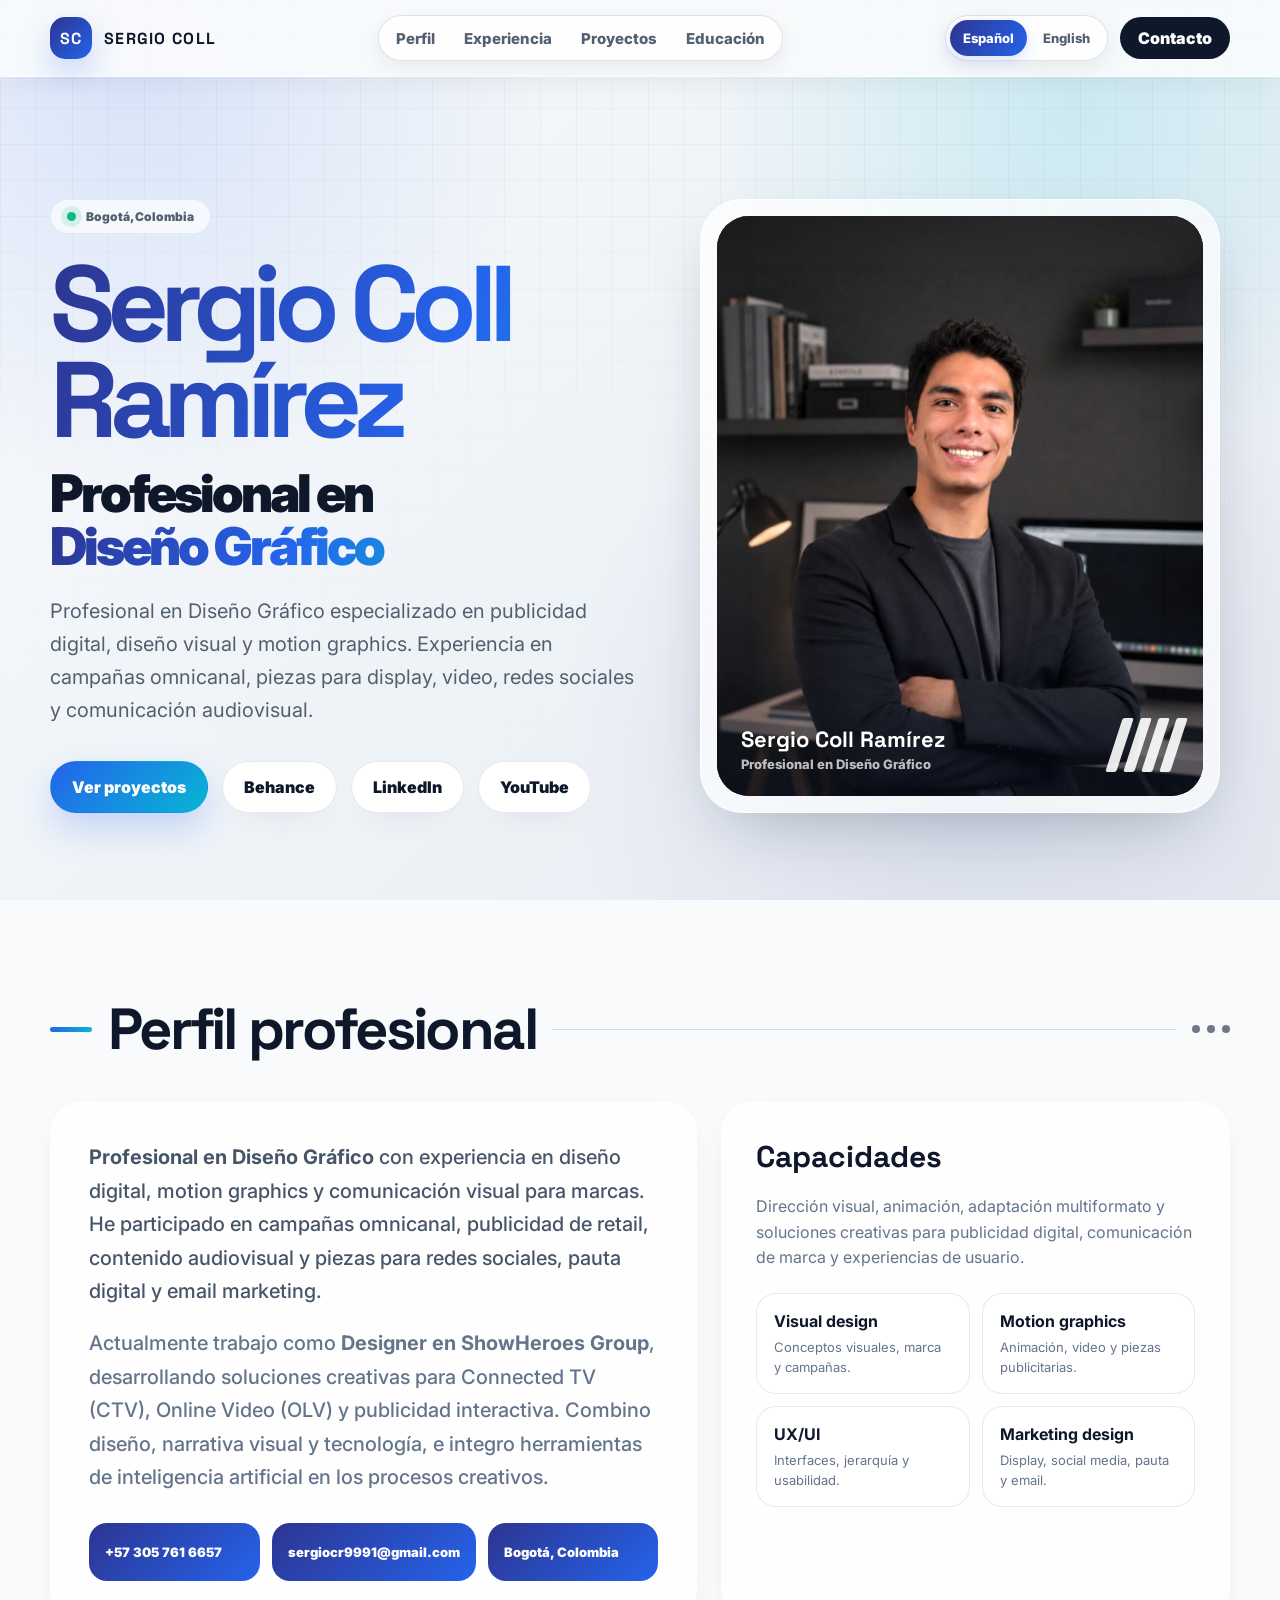
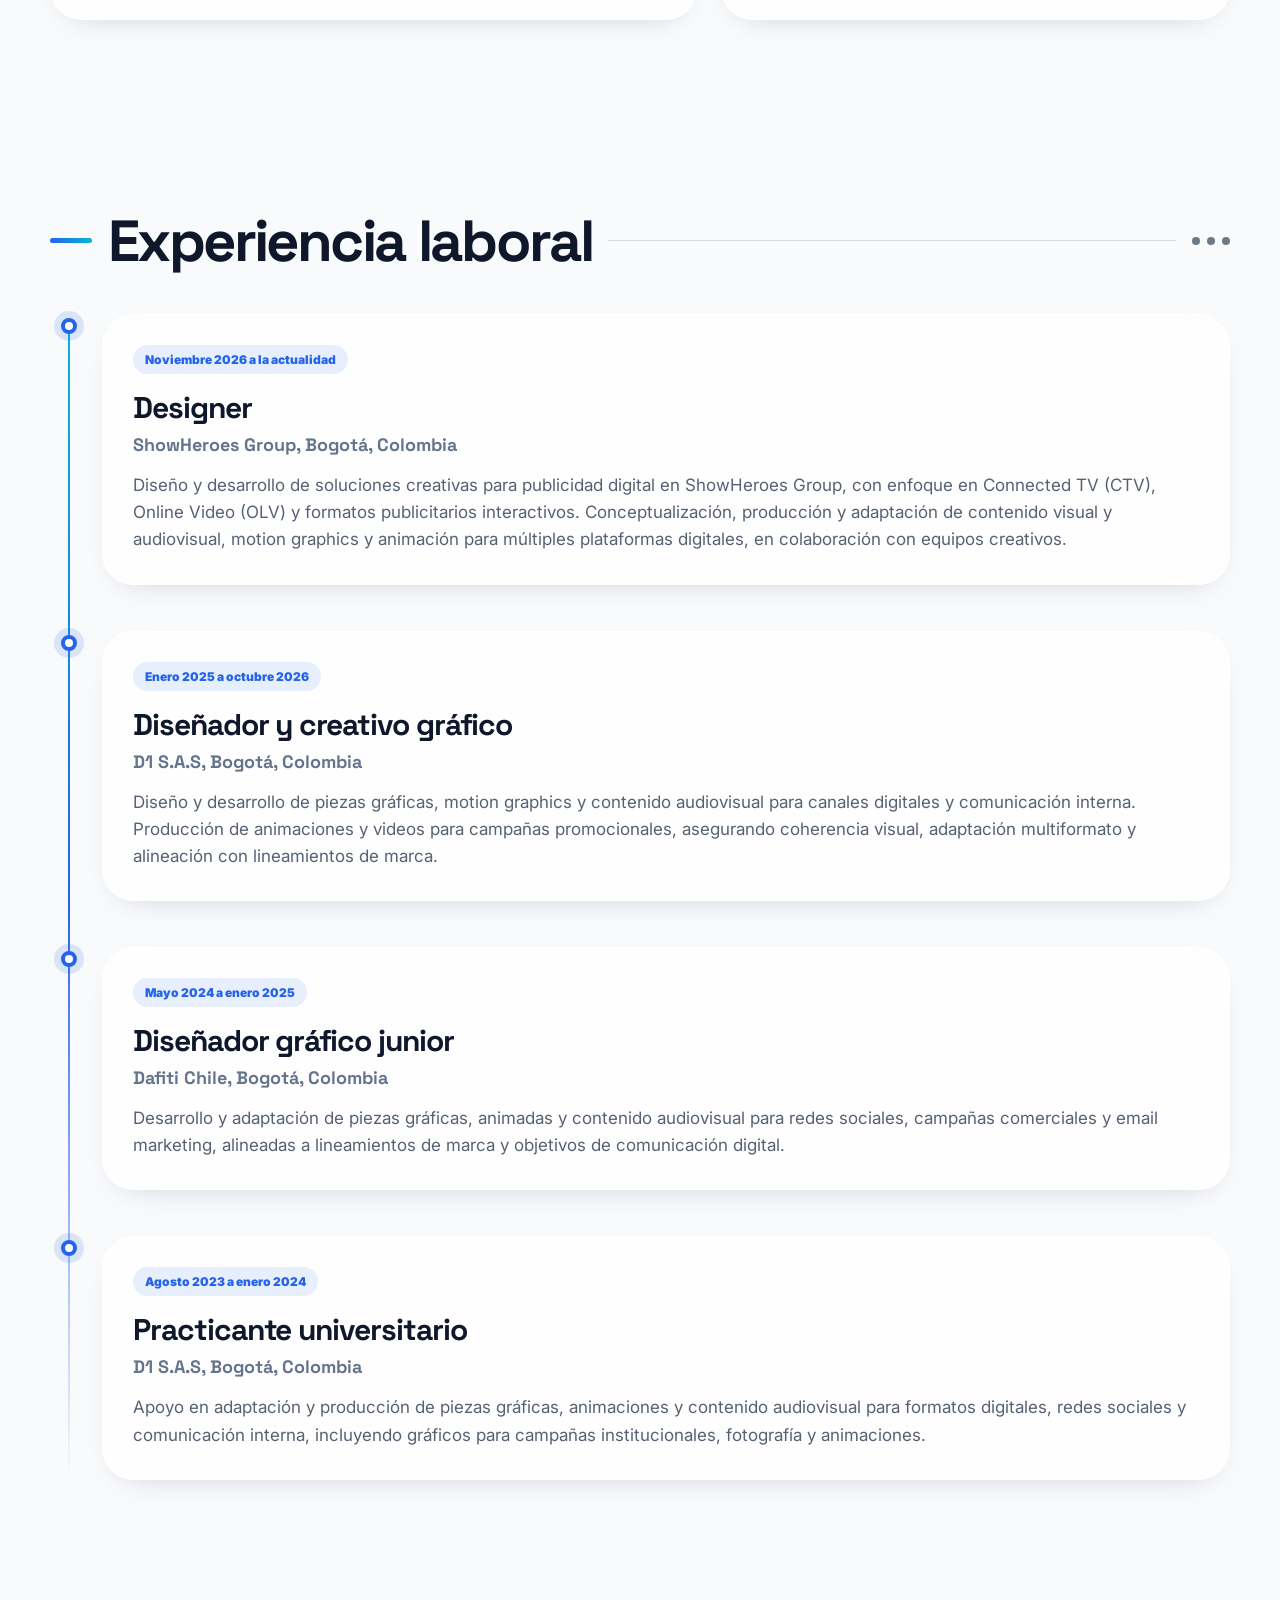
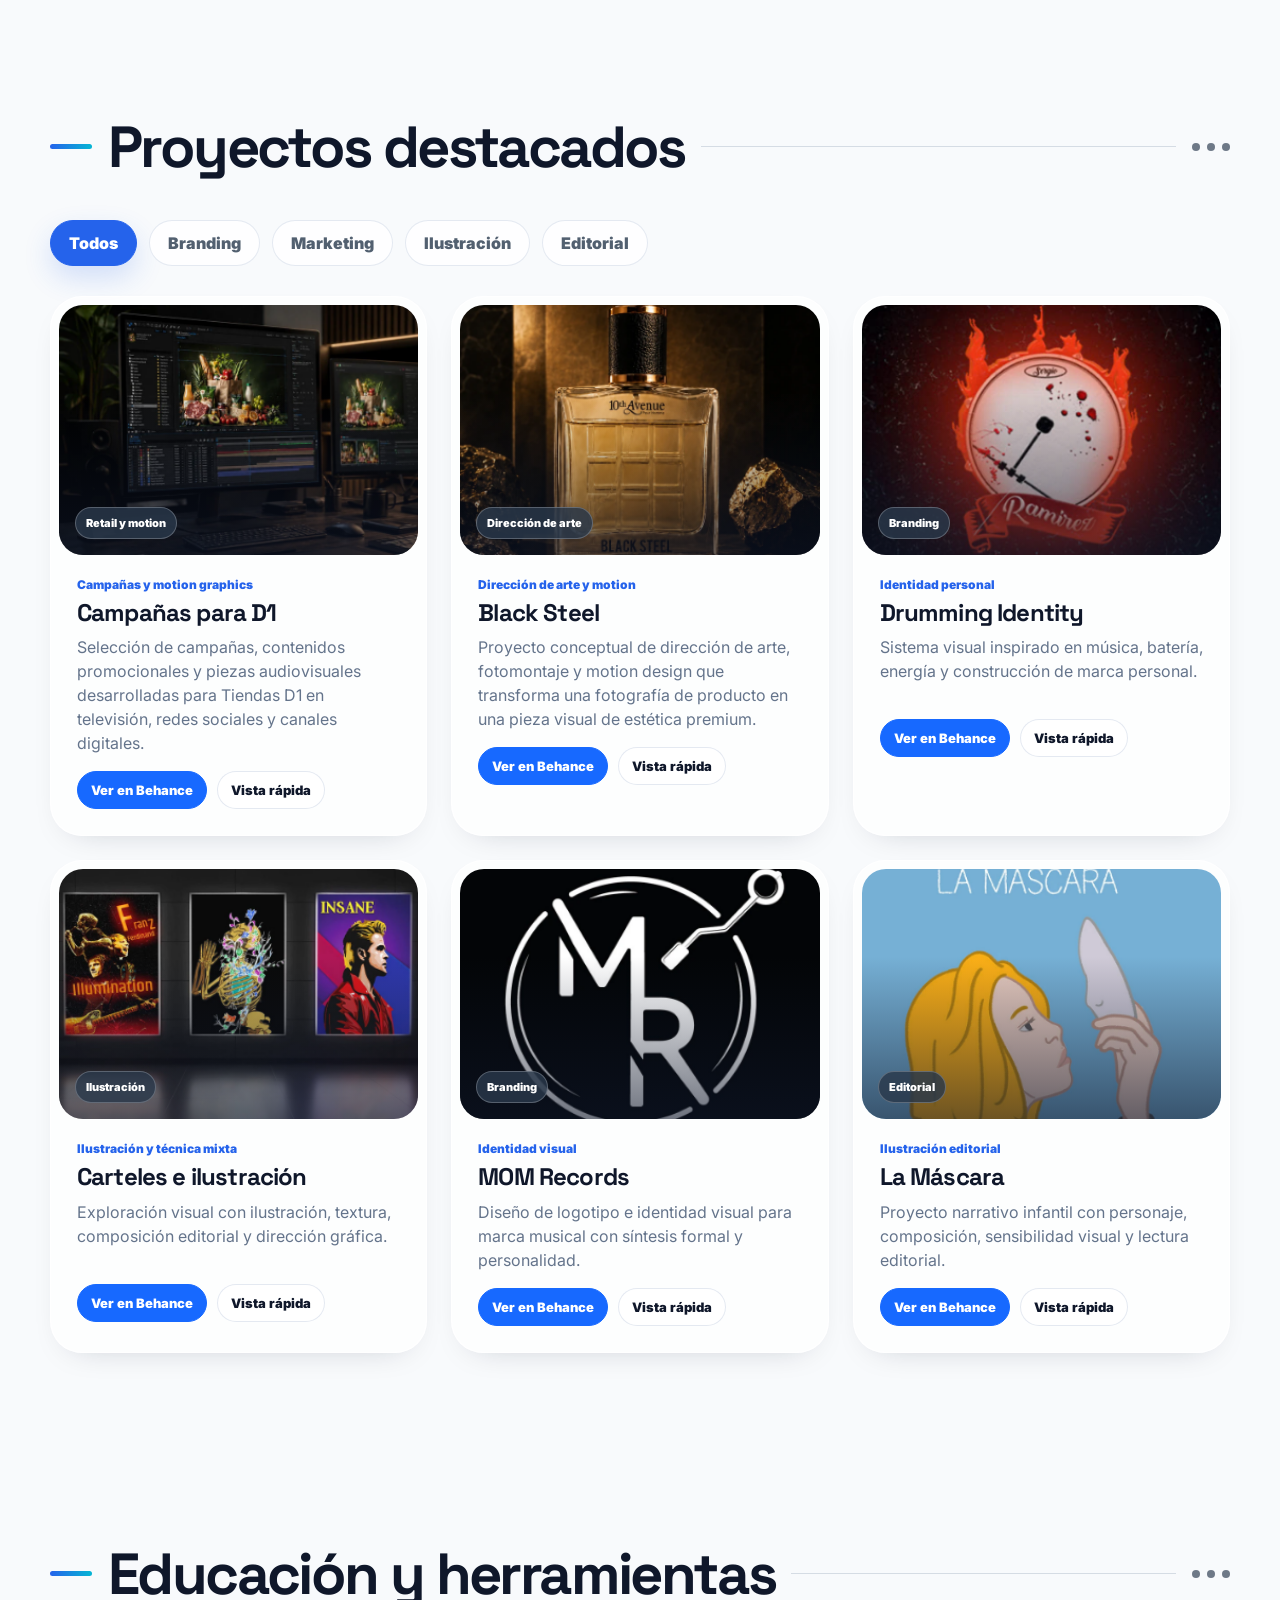
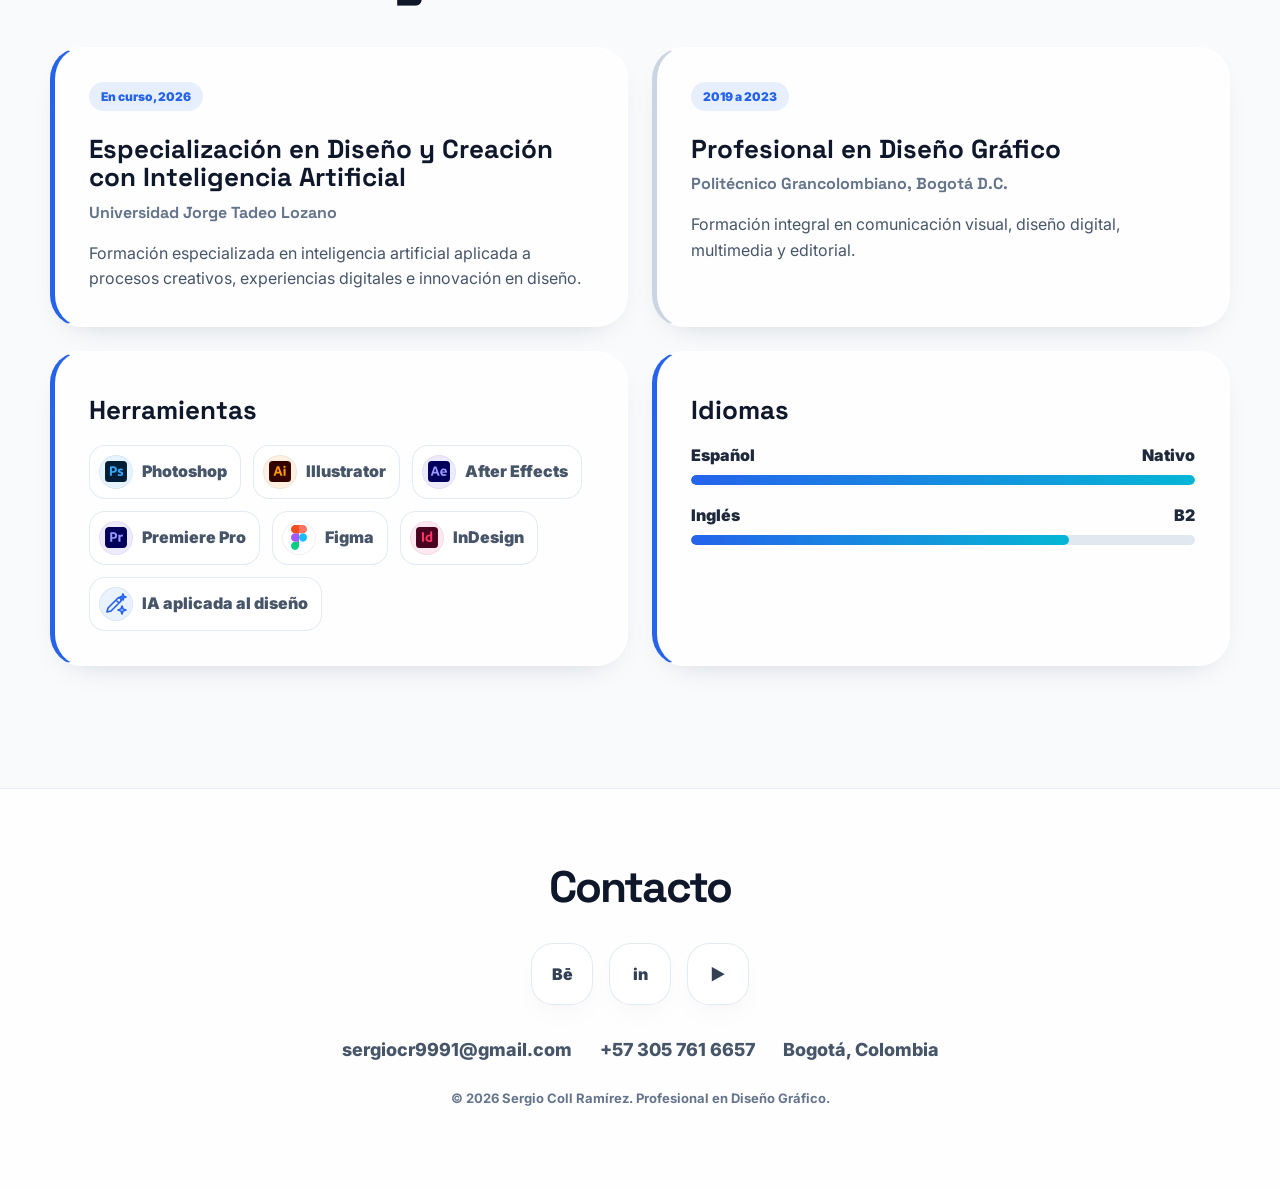
==== commit f23bddf0: "Brighten portrait presentation and restore static white profile stripes" ====
--- a/index.html
+++ b/index.html
@@ -152,7 +152,7 @@
   document.documentElement.classList.add('motion-ready');
 }
 </script>
-<link rel="stylesheet" href="./assets/portfolio-shared.css?v=8"></head><body>
+<link rel="stylesheet" href="./assets/portfolio-shared.css?v=9"></head><body>
 <div id="signature-intro" aria-hidden="true"><div class="signature-intro-inner"><div class="signature-intro-seal"><svg class="signature-intro-ink" xmlns="http://www.w3.org/2000/svg" viewBox="0 0 620 365" role="img" aria-label="Firma Sergio Coll">
 <defs><linearGradient id="blue" x1="0" x2="1" y1="0" y2="0"><stop stop-color="#2d3591"/><stop offset=".6" stop-color="#2563eb"/><stop offset="1" stop-color="#06b6d4"/></linearGradient><mask id="pen-reveal" maskUnits="userSpaceOnUse" maskContentUnits="userSpaceOnUse" x="0" y="0" width="620" height="365"><rect width="620" height="365" fill="#000"/><path d="M220 18 C216 44 217 82 220 133" pathLength="100" class="ink-gesture" data-letter="S" data-delay="120" data-duration="60" stroke="white" stroke-width="20" stroke-linecap="round" stroke-linejoin="round" fill="none"/><path d="M220 134 C202 100 178 68 157 64 C140 58 115 94 120 114 C123 149 188 180 234 208 C260 225 265 234 261 246 C247 275 140 321 38 354 C14 361 5 350 14 339 C48 302 164 245 244 212" pathLength="100" class="ink-gesture" data-letter="S" data-delay="180" data-duration="300" stroke="white" stroke-width="20" stroke-linecap="round" stroke-linejoin="round" fill="none"/><path d="M244 212 C303 190 379 162 423 140" pathLength="100" class="ink-gesture" data-letter="S" data-delay="480" data-duration="75" stroke="white" stroke-width="20" stroke-linecap="round" stroke-linejoin="round" fill="none"/><path d="M371 46 C349 45 319 72 302 98 C289 115 279 138 288 151 C301 169 346 142 381 119 C406 103 406 85 414 89 C424 94 420 109 412 120 C399 135 391 129 394 116" pathLength="100" class="ink-gesture" data-letter="Coll" data-delay="555" data-duration="200" stroke="white" stroke-width="20" stroke-linecap="round" stroke-linejoin="round" fill="none"/><path d="M450 12 C440 61 424 101 414 153 C405 188 391 240 379 303" pathLength="100" class="ink-gesture" data-letter="Coll" data-delay="755" data-duration="100" stroke="white" stroke-width="20" stroke-linecap="round" stroke-linejoin="round" fill="none"/><path d="M378 303 C381 288 390 263 397 242 C407 209 423 163 428 142 C438 97 458 48 469 12" pathLength="100" class="ink-gesture" data-letter="Coll" data-delay="855" data-duration="100" stroke="white" stroke-width="20" stroke-linecap="round" stroke-linejoin="round" fill="none"/><path d="M186 41 C274 20 393 7 489 7 C567 5 594 15 597 28 C600 43 511 105 427 166" pathLength="100" class="ink-gesture" data-letter="R" data-delay="955" data-duration="140" stroke="white" stroke-width="20" stroke-linecap="round" stroke-linejoin="round" fill="none"/><path d="M420 176 C403 191 373 211 359 225 C354 233 377 220 412 210" pathLength="100" class="ink-gesture" data-letter="R" data-delay="1095" data-duration="50" stroke="white" stroke-width="20" stroke-linecap="round" stroke-linejoin="round" fill="none"/><path d="M404 215 C451 191 517 191 613 201" pathLength="100" class="ink-gesture" data-letter="R" data-delay="1145" data-duration="55" stroke="white" stroke-width="20" stroke-linecap="round" stroke-linejoin="round" fill="none"/></mask></defs>
 
--- a/assets/portfolio-shared.css
+++ b/assets/portfolio-shared.css
@@ -66,8 +66,7 @@
 
 /* One shared blue motion treatment for the bilingual hero. */
 .hero .gradient-name,
-.hero .role span,
-.hero .stripes i{
+.hero .role span{
  background-image:linear-gradient(110deg,var(--indigo),var(--blue),var(--cyan),var(--blue),var(--indigo));
  background-size:280% 100%;
  background-position:0% 50%;
@@ -84,7 +83,7 @@
  to{background-position:100% 50%}
 }
 @media(prefers-reduced-motion:reduce){
- .hero .gradient-name,.hero .role span,.hero .stripes i{animation:none!important;background-position:50% 50%}
+ .hero .gradient-name,.hero .role span{animation:none!important;background-position:50% 50%}
 }
 
 /* Section navigation echoes the language selector with clearer labels. */
@@ -121,3 +120,9 @@
  padding-inline-end:.1em;
  margin-inline-end:-.1em;
 }
+
+
+/* Lift portrait exposure without changing the original image or crop. */
+.hero .profile-card img{filter:brightness(1.16) contrast(1.025) saturate(1.02)}
+.hero .profile-card::after{background:linear-gradient(to bottom,transparent 65%,rgba(15,23,42,.45))}
+.hero .stripes i{background:#fff;animation:none!important}
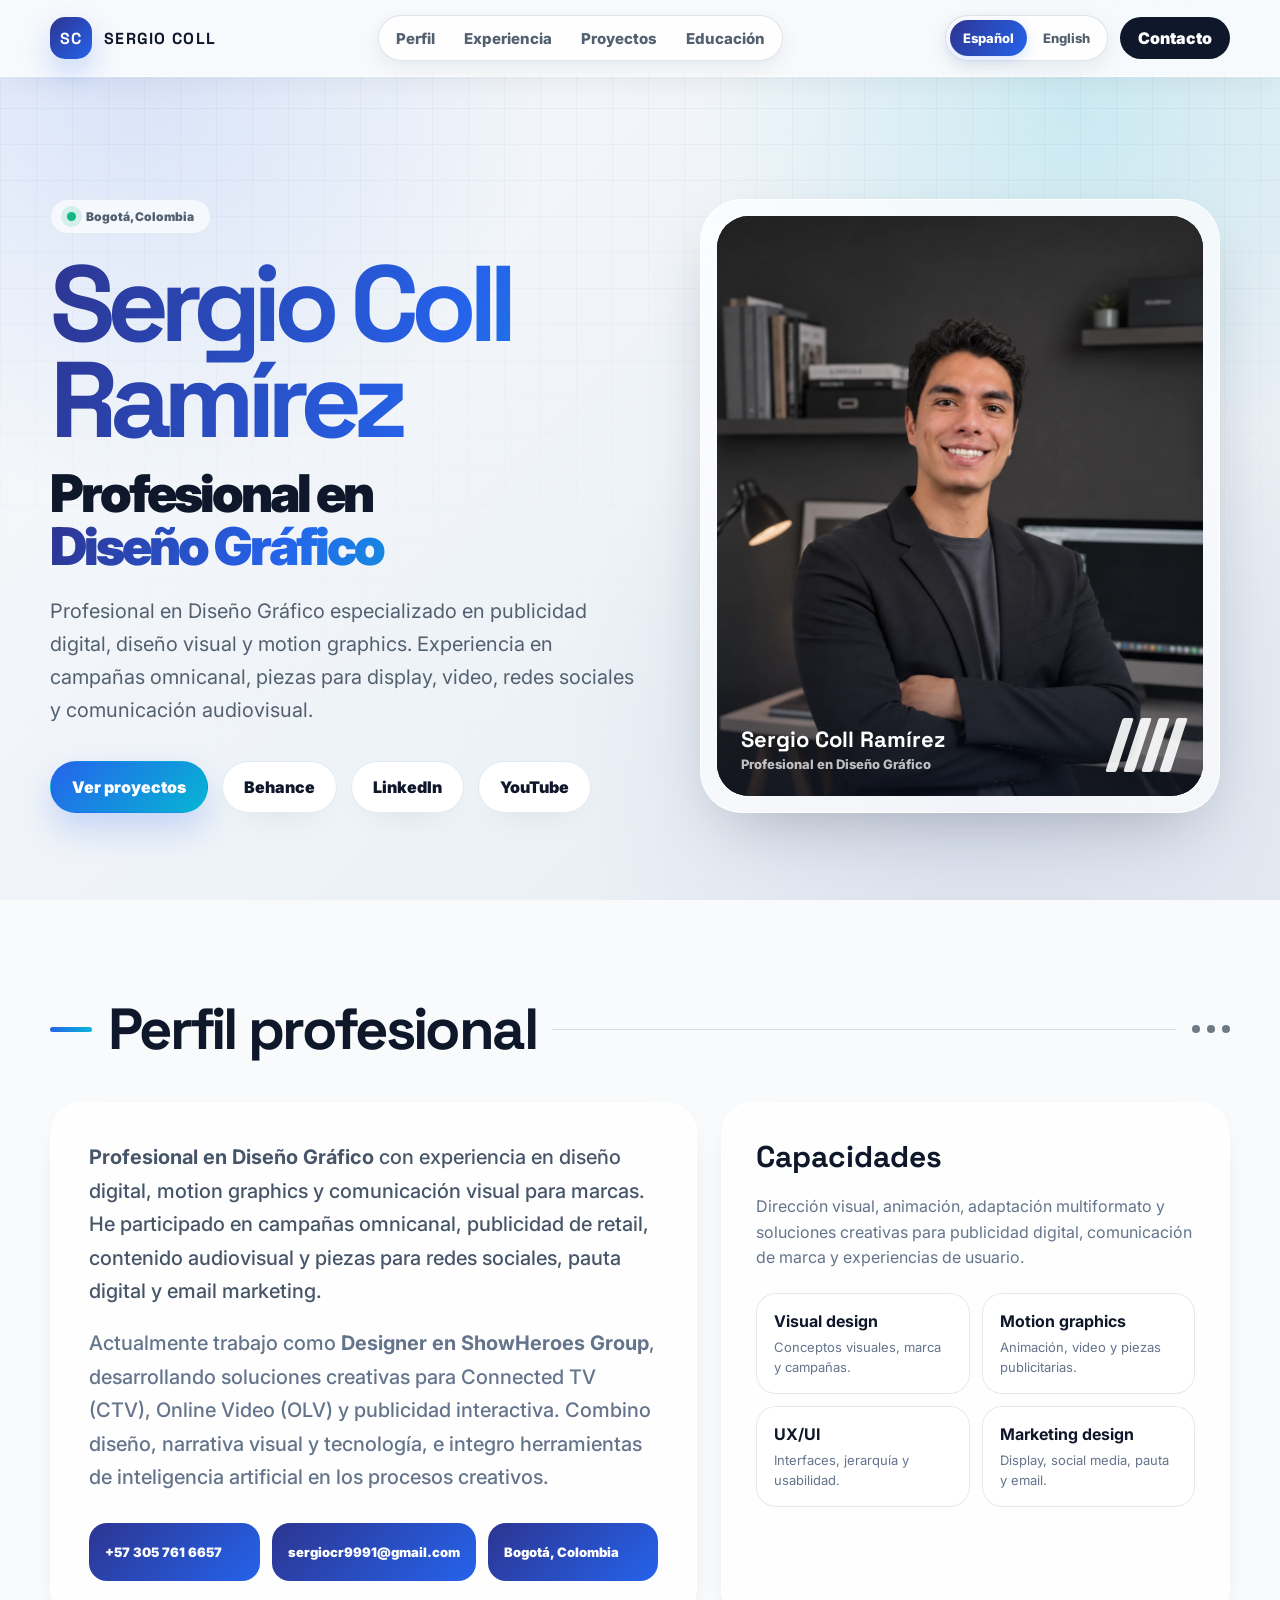
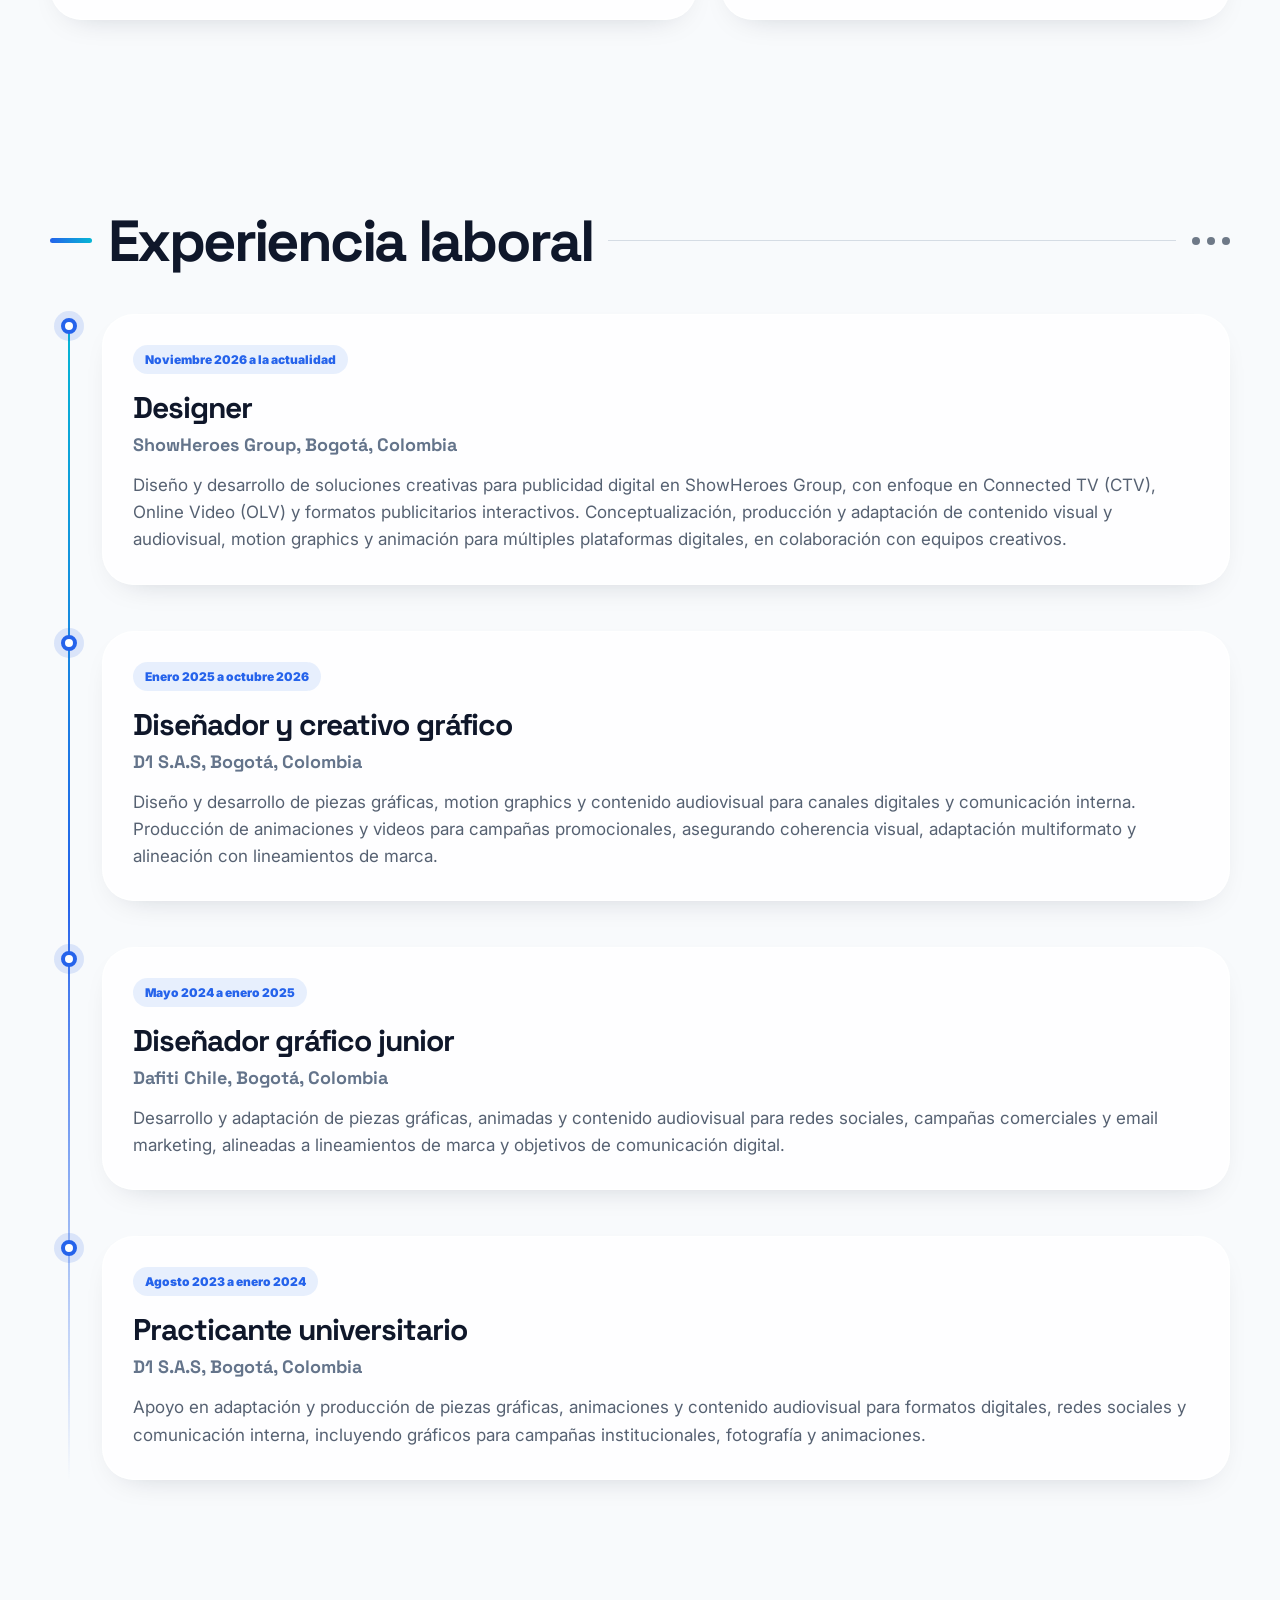
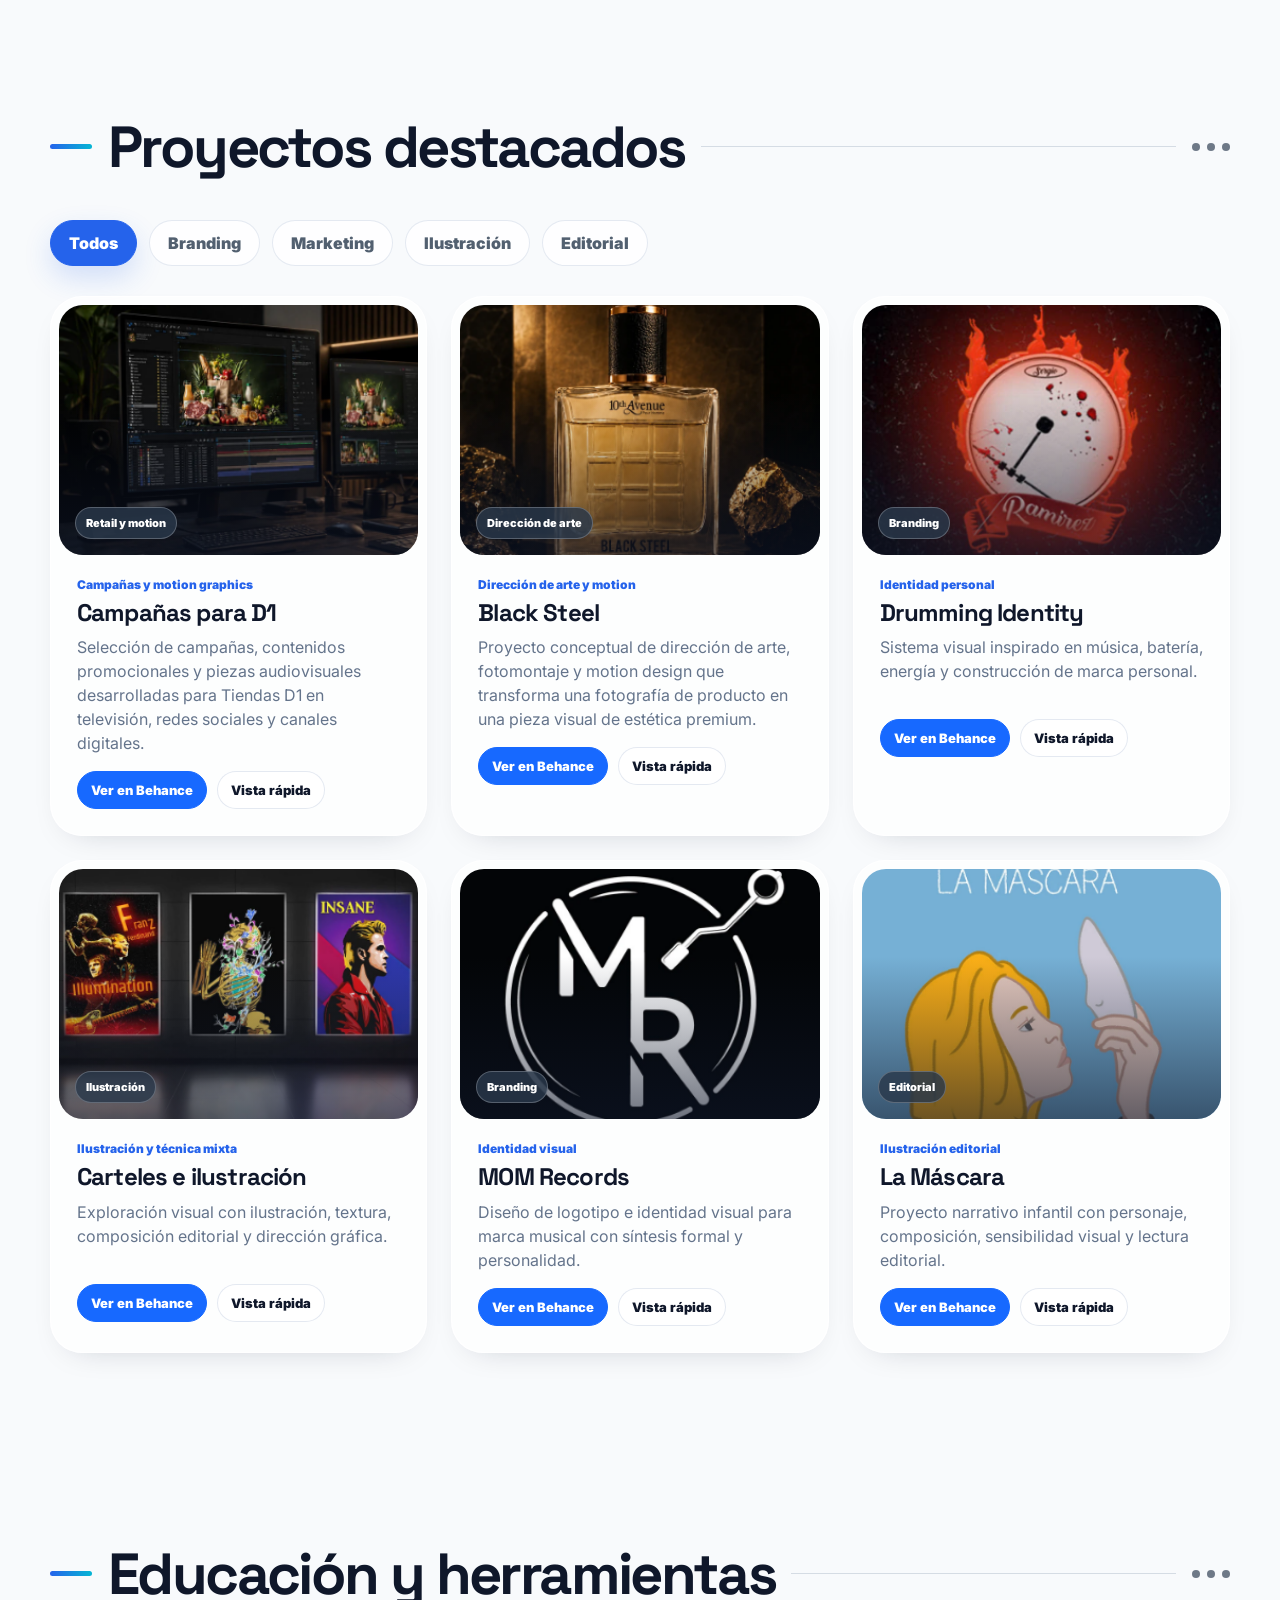
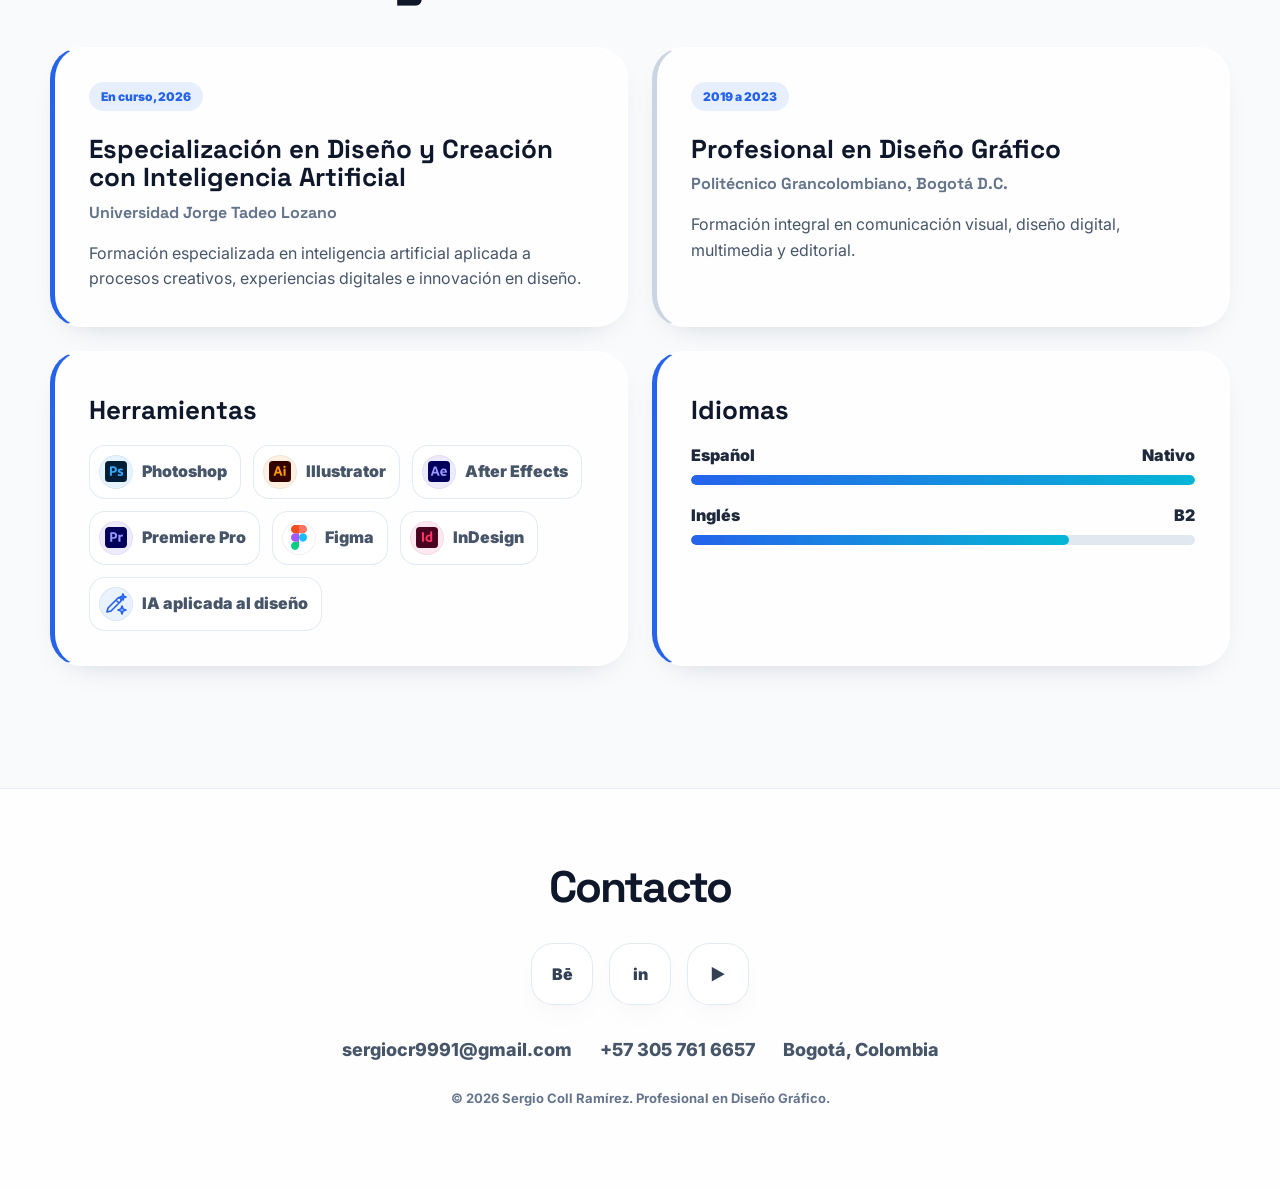
==== commit 39e2ccfe: "Use corrected portrait asset in both languages and remove brightness filter" ====
--- a/index.html
+++ b/index.html
@@ -152,7 +152,7 @@
   document.documentElement.classList.add('motion-ready');
 }
 </script>
-<link rel="stylesheet" href="./assets/portfolio-shared.css?v=9"></head><body>
+<link rel="stylesheet" href="./assets/portfolio-shared.css?v=10"></head><body>
 <div id="signature-intro" aria-hidden="true"><div class="signature-intro-inner"><div class="signature-intro-seal"><svg class="signature-intro-ink" xmlns="http://www.w3.org/2000/svg" viewBox="0 0 620 365" role="img" aria-label="Firma Sergio Coll">
 <defs><linearGradient id="blue" x1="0" x2="1" y1="0" y2="0"><stop stop-color="#2d3591"/><stop offset=".6" stop-color="#2563eb"/><stop offset="1" stop-color="#06b6d4"/></linearGradient><mask id="pen-reveal" maskUnits="userSpaceOnUse" maskContentUnits="userSpaceOnUse" x="0" y="0" width="620" height="365"><rect width="620" height="365" fill="#000"/><path d="M220 18 C216 44 217 82 220 133" pathLength="100" class="ink-gesture" data-letter="S" data-delay="120" data-duration="60" stroke="white" stroke-width="20" stroke-linecap="round" stroke-linejoin="round" fill="none"/><path d="M220 134 C202 100 178 68 157 64 C140 58 115 94 120 114 C123 149 188 180 234 208 C260 225 265 234 261 246 C247 275 140 321 38 354 C14 361 5 350 14 339 C48 302 164 245 244 212" pathLength="100" class="ink-gesture" data-letter="S" data-delay="180" data-duration="300" stroke="white" stroke-width="20" stroke-linecap="round" stroke-linejoin="round" fill="none"/><path d="M244 212 C303 190 379 162 423 140" pathLength="100" class="ink-gesture" data-letter="S" data-delay="480" data-duration="75" stroke="white" stroke-width="20" stroke-linecap="round" stroke-linejoin="round" fill="none"/><path d="M371 46 C349 45 319 72 302 98 C289 115 279 138 288 151 C301 169 346 142 381 119 C406 103 406 85 414 89 C424 94 420 109 412 120 C399 135 391 129 394 116" pathLength="100" class="ink-gesture" data-letter="Coll" data-delay="555" data-duration="200" stroke="white" stroke-width="20" stroke-linecap="round" stroke-linejoin="round" fill="none"/><path d="M450 12 C440 61 424 101 414 153 C405 188 391 240 379 303" pathLength="100" class="ink-gesture" data-letter="Coll" data-delay="755" data-duration="100" stroke="white" stroke-width="20" stroke-linecap="round" stroke-linejoin="round" fill="none"/><path d="M378 303 C381 288 390 263 397 242 C407 209 423 163 428 142 C438 97 458 48 469 12" pathLength="100" class="ink-gesture" data-letter="Coll" data-delay="855" data-duration="100" stroke="white" stroke-width="20" stroke-linecap="round" stroke-linejoin="round" fill="none"/><path d="M186 41 C274 20 393 7 489 7 C567 5 594 15 597 28 C600 43 511 105 427 166" pathLength="100" class="ink-gesture" data-letter="R" data-delay="955" data-duration="140" stroke="white" stroke-width="20" stroke-linecap="round" stroke-linejoin="round" fill="none"/><path d="M420 176 C403 191 373 211 359 225 C354 233 377 220 412 210" pathLength="100" class="ink-gesture" data-letter="R" data-delay="1095" data-duration="50" stroke="white" stroke-width="20" stroke-linecap="round" stroke-linejoin="round" fill="none"/><path d="M404 215 C451 191 517 191 613 201" pathLength="100" class="ink-gesture" data-letter="R" data-delay="1145" data-duration="55" stroke="white" stroke-width="20" stroke-linecap="round" stroke-linejoin="round" fill="none"/></mask></defs>
 
@@ -161,7 +161,7 @@
 
 <div class="blob b1"></div><div class="blob b2"></div><div class="progress" id="progress"></div>
 <nav><div class="wrap nav-inner"><a href="#inicio" class="logo"><span class="mark">SC</span><span>SERGIO COLL</span></a><div class="nav-links"><a href="#perfil">Perfil</a><a href="#experiencia">Experiencia</a><a href="#proyectos">Proyectos</a><a href="#educacion">Educación</a></div><div class="nav-actions"><div class="language-switch" role="group" aria-label="Seleccionar idioma"><a class="lang-option is-current" href="./" lang="es" aria-current="page" aria-label="Español, idioma actual">Español</a><a class="lang-option" href="./en/" lang="en" aria-label="Cambiar a inglés">English</a></div><a class="nav-cta" href="#contacto">Contacto</a></div></div></nav>
-<header id="inicio" class="wrap hero"><div class="hero-copy reveal"><div class="tagline"><i></i>Bogotá, Colombia</div><h1><span class="gradient-name">Sergio Coll Ramírez</span></h1><div class="role">Profesional en<br><span>Diseño Gráfico</span></div><p>Profesional en Diseño Gráfico especializado en publicidad digital, diseño visual y motion graphics. Experiencia en campañas omnicanal, piezas para display, video, redes sociales y comunicación audiovisual.</p><div class="actions"><a class="btn primary" href="#proyectos">Ver proyectos</a><a class="btn" href="https://www.behance.net/Sergio_cr" target="_blank" rel="noopener">Behance</a><a class="btn" href="https://www.linkedin.com/in/sergiocr99/" target="_blank" rel="noopener">LinkedIn</a><a class="btn" href="https://www.youtube.com/@sergioramirez6791/videos" target="_blank" rel="noopener">YouTube</a></div></div><div class="hero-visual reveal delay1"><div class="profile-shell"><div class="profile-card"><img width="1080" height="1350" fetchpriority="high" decoding="async" src="[data-uri]" alt="Foto de perfil de Sergio Coll Ramírez"><div class="profile-info"><div><b>Sergio Coll Ramírez</b><span>Profesional en Diseño Gráfico</span></div><div class="stripes"><i></i><i></i><i></i><i></i></div></div></div></div></div></header>
+<header id="inicio" class="wrap hero"><div class="hero-copy reveal"><div class="tagline"><i></i>Bogotá, Colombia</div><h1><span class="gradient-name">Sergio Coll Ramírez</span></h1><div class="role">Profesional en<br><span>Diseño Gráfico</span></div><p>Profesional en Diseño Gráfico especializado en publicidad digital, diseño visual y motion graphics. Experiencia en campañas omnicanal, piezas para display, video, redes sociales y comunicación audiovisual.</p><div class="actions"><a class="btn primary" href="#proyectos">Ver proyectos</a><a class="btn" href="https://www.behance.net/Sergio_cr" target="_blank" rel="noopener">Behance</a><a class="btn" href="https://www.linkedin.com/in/sergiocr99/" target="_blank" rel="noopener">LinkedIn</a><a class="btn" href="https://www.youtube.com/@sergioramirez6791/videos" target="_blank" rel="noopener">YouTube</a></div></div><div class="hero-visual reveal delay1"><div class="profile-shell"><div class="profile-card"><img width="1080" height="1350" fetchpriority="high" decoding="async" src="./assets/sergio-portrait-retouched.webp" alt="Foto de perfil de Sergio Coll Ramírez"><div class="profile-info"><div><b>Sergio Coll Ramírez</b><span>Profesional en Diseño Gráfico</span></div><div class="stripes"><i></i><i></i><i></i><i></i></div></div></div></div></div></header>
 <main>
 <section id="perfil" class="wrap section"><div class="section-head reveal"><span class="line"></span><h2>Perfil profesional</h2><span class="rule"></span><span class="dots"><i></i><i></i><i></i></span></div><div class="profile-grid"><div class="glass profile-text reveal"><p><strong>Profesional en Diseño Gráfico</strong> con experiencia en diseño digital, motion graphics y comunicación visual para marcas. He participado en campañas omnicanal, publicidad de retail, contenido audiovisual y piezas para redes sociales, pauta digital y email marketing.</p><p>Actualmente trabajo como <strong>Designer en ShowHeroes Group</strong>, desarrollando soluciones creativas para Connected TV (CTV), Online Video (OLV) y publicidad interactiva. Combino diseño, narrativa visual y tecnología, e integro herramientas de inteligencia artificial en los procesos creativos.</p><div class="contact-strip"><a class="chip" href="#" data-copy="+57 305 7616657">+57 305 761 6657</a><a class="chip" href="#" data-copy="sergiocr9991@gmail.com">sergiocr9991@gmail.com</a><span class="chip">Bogotá, Colombia</span></div></div><div class="glass capabilities reveal delay1"><h3>Capacidades</h3><p>Dirección visual, animación, adaptación multiformato y soluciones creativas para publicidad digital, comunicación de marca y experiencias de usuario.</p><div class="cap-grid"><div class="cap"><b>Visual design</b><span>Conceptos visuales, marca y campañas.</span></div><div class="cap"><b>Motion graphics</b><span>Animación, video y piezas publicitarias.</span></div><div class="cap"><b>UX/UI</b><span>Interfaces, jerarquía y usabilidad.</span></div><div class="cap"><b>Marketing design</b><span>Display, social media, pauta y email.</span></div></div></div></div></section>
 <section id="experiencia" class="wrap section"><div class="section-head reveal"><span class="line"></span><h2>Experiencia laboral</h2><span class="rule"></span><span class="dots"><i></i><i></i><i></i></span></div><div class="timeline"><article class="job reveal">
--- a/assets/portfolio-shared.css
+++ b/assets/portfolio-shared.css
@@ -123,6 +123,6 @@
 
 
 /* Lift portrait exposure without changing the original image or crop. */
-.hero .profile-card img{filter:brightness(1.16) contrast(1.025) saturate(1.02)}
+.hero .profile-card img{filter:none}
 .hero .profile-card::after{background:linear-gradient(to bottom,transparent 65%,rgba(15,23,42,.45))}
 .hero .stripes i{background:#fff;animation:none!important}
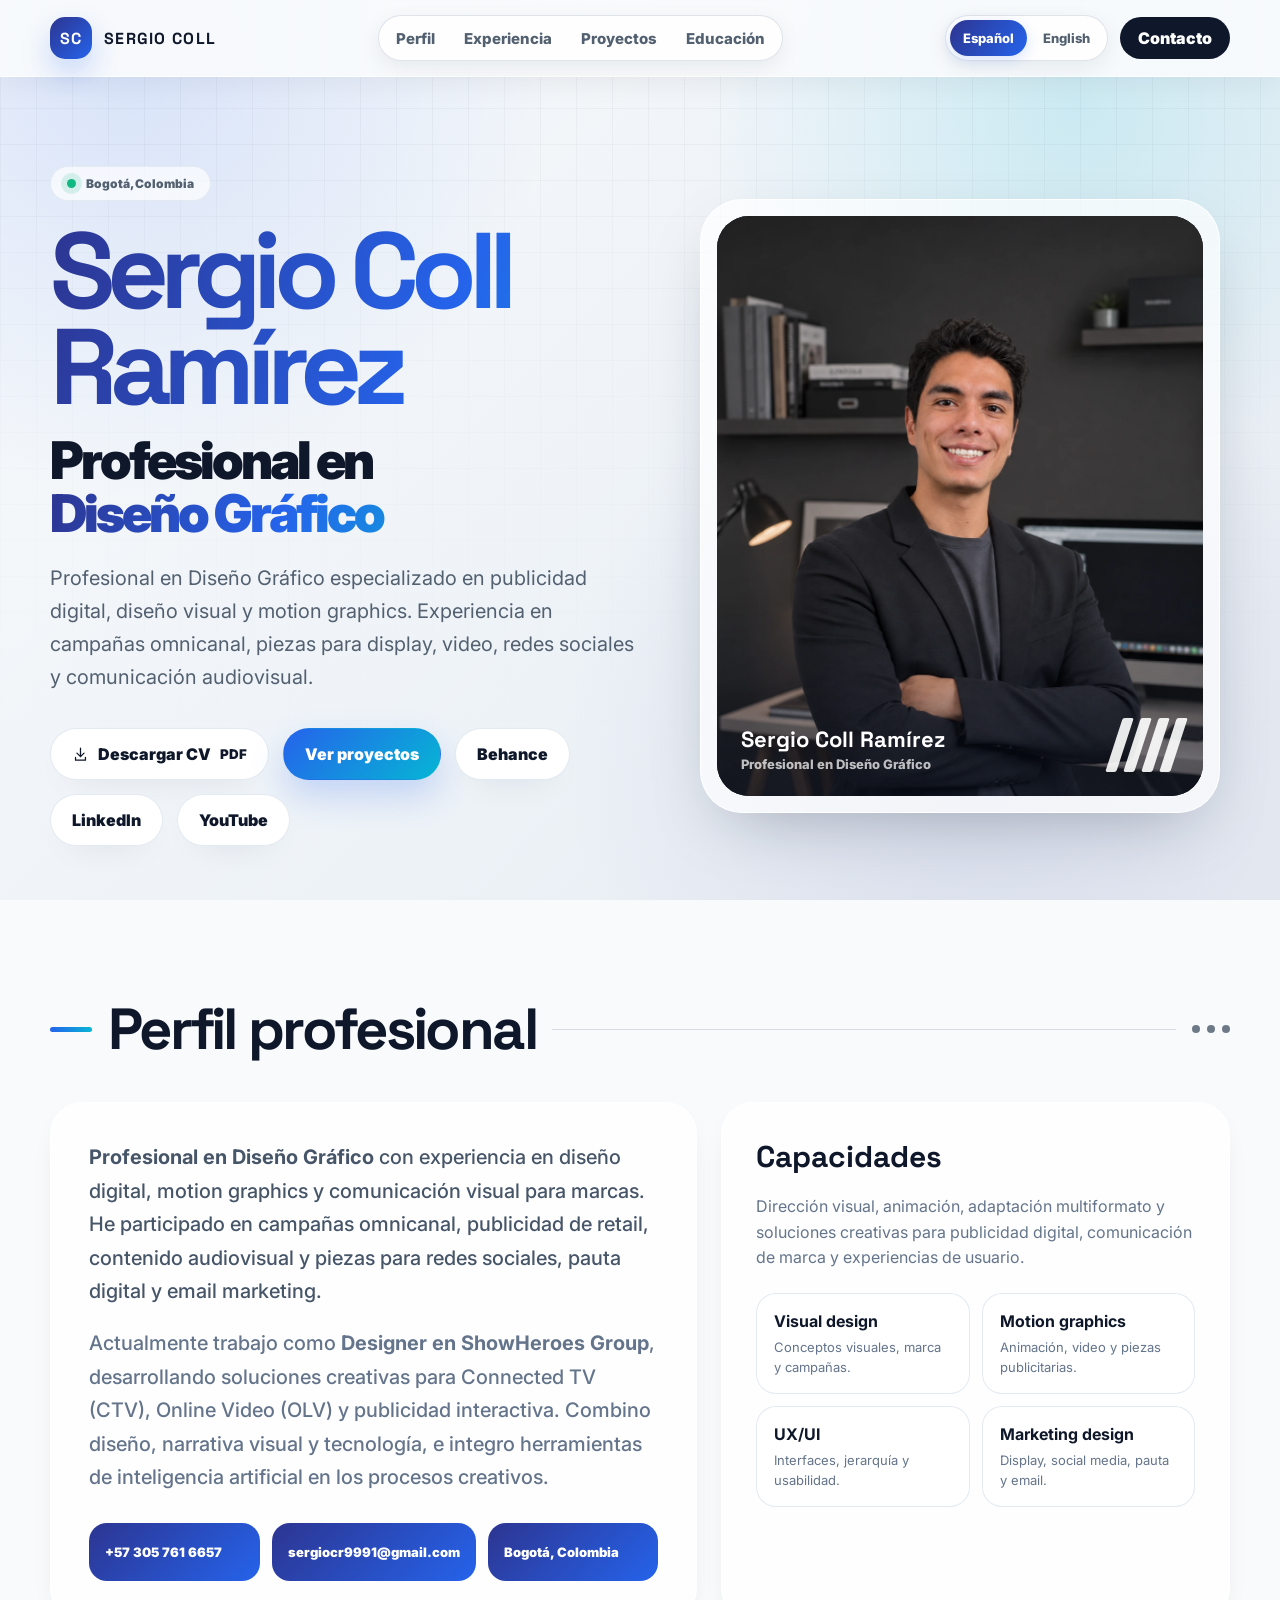
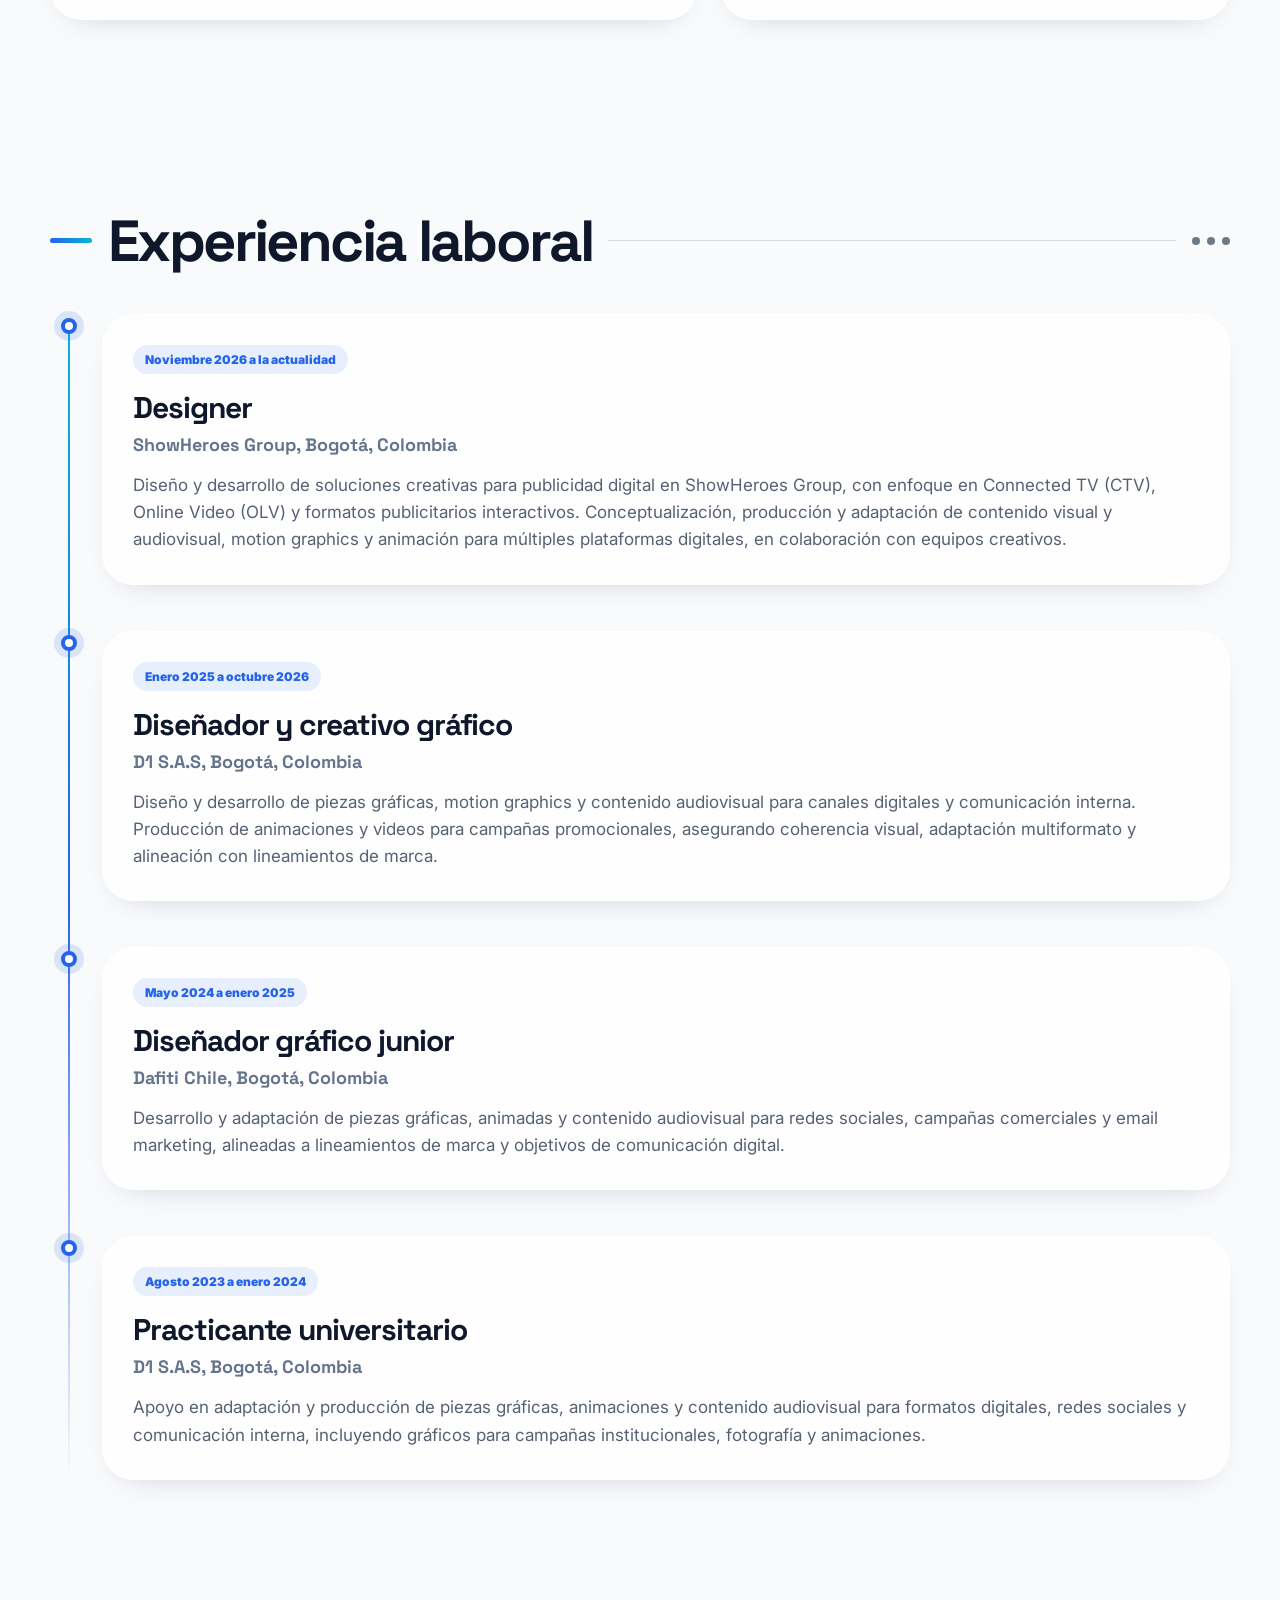
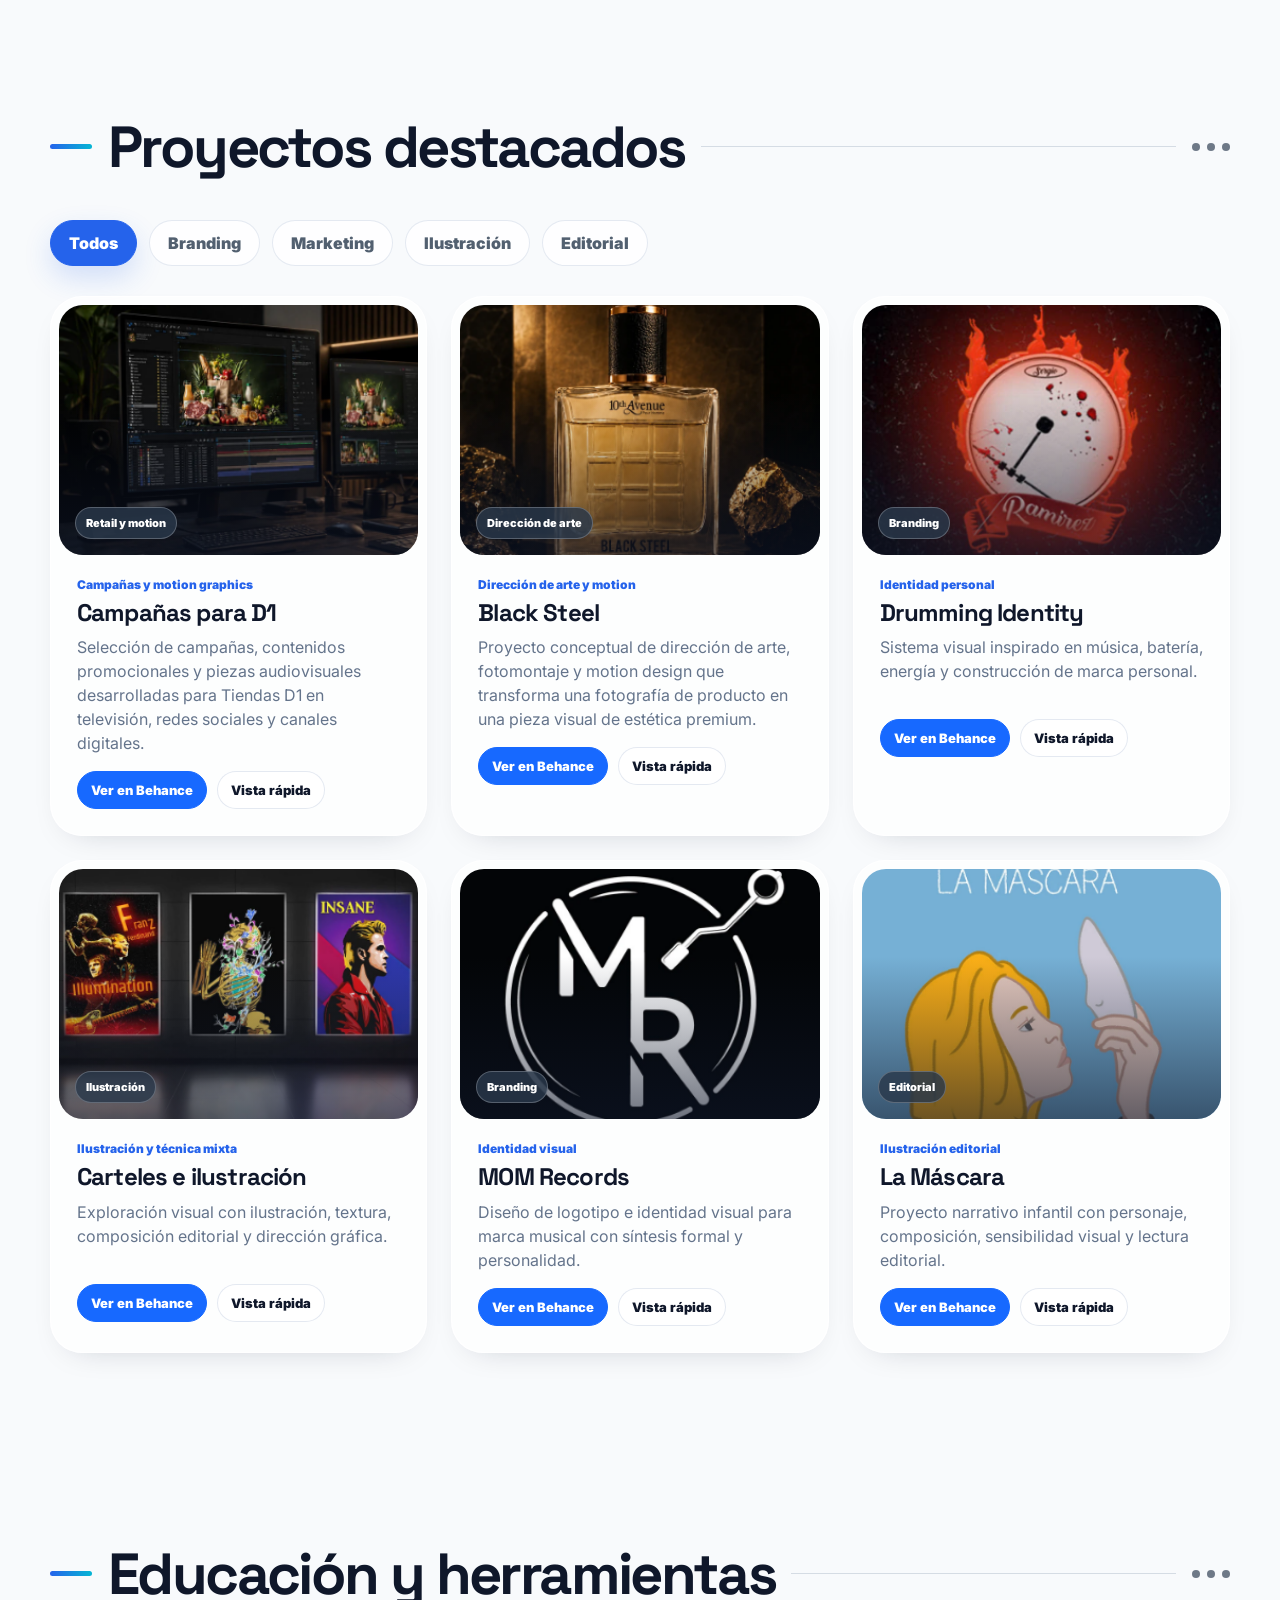
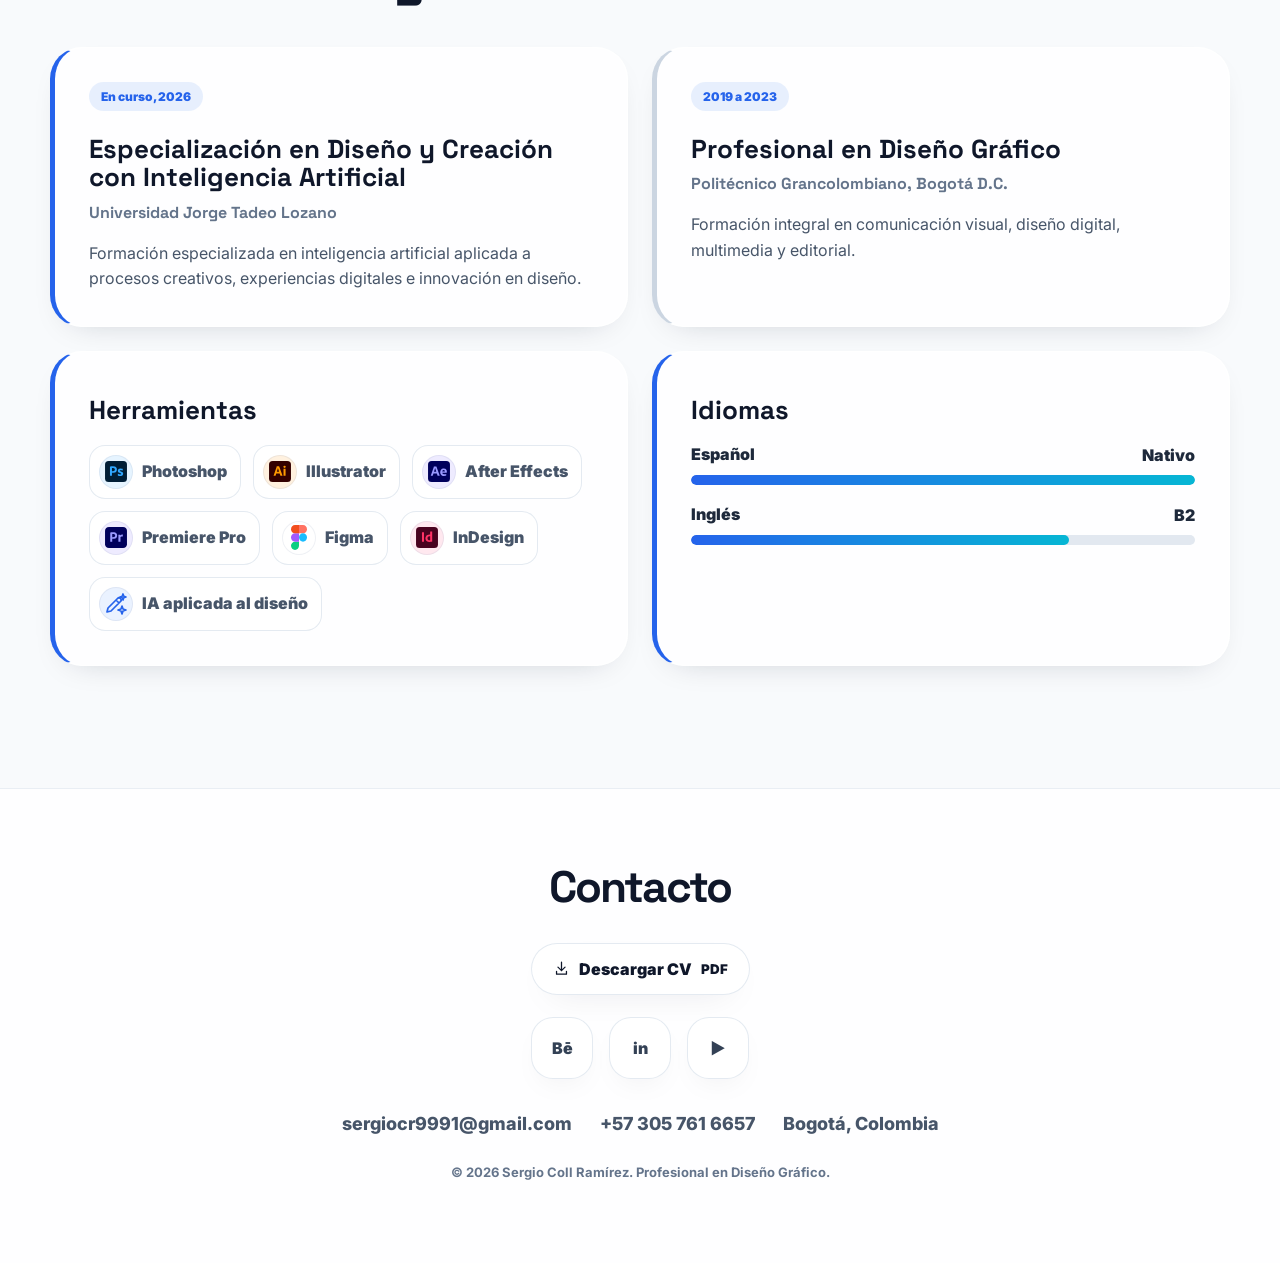
==== commit b426cc1c: "Add bilingual downloadable CV PDFs with active links" ====
--- a/index.html
+++ b/index.html
@@ -1,5 +1,14 @@
 <!doctype html>
-<!-- Version verificada: 2026-11-06 | Perfil actual: Designer · ShowHeroes Group | Portafolio optimizado --><html lang="es"><head><meta charset="UTF-8"><meta name="viewport" content="width=device-width, initial-scale=1.0"><title>Sergio Coll Ramírez | Profesional en Diseño Gráfico</title><meta name="description" content="Portafolio de Sergio Coll Ramírez, Profesional en Diseño Gráfico y Designer en ShowHeroes Group. Publicidad digital, motion graphics, video, UX/UI y diseño para marketing."><link rel="preconnect" href="https://fonts.googleapis.com">
+<!-- Version verificada: 2026-11-06 | Perfil actual: Designer · ShowHeroes Group | Portafolio optimizado --><html lang="es"><head>
+<!-- Google Tag Manager -->
+<script async src="https://www.googletagmanager.com/gtm.js?id=GTM-KQ28TPGJ"></script>
+<script>
+  window.dataLayer = window.dataLayer || [];
+  function gtag(){dataLayer.push(arguments);}
+  gtag('js', new Date());
+</script>
+<!-- End Google Tag Manager -->
+<meta charset="UTF-8"><meta name="viewport" content="width=device-width, initial-scale=1.0"><title>Sergio Coll Ramírez | Profesional en Diseño Gráfico</title><meta name="description" content="Portafolio de Sergio Coll Ramírez, Profesional en Diseño Gráfico y Designer en ShowHeroes Group. Publicidad digital, motion graphics, video, UX/UI y diseño para marketing."><link rel="preconnect" href="https://fonts.googleapis.com">
 <link rel="preconnect" href="https://fonts.gstatic.com" crossorigin>
 <link href="https://fonts.googleapis.com/css2?family=Inter:wght@400;500;600;700;800;900&family=Space+Grotesk:wght@500;600;700;800&display=swap" rel="stylesheet"><meta property="og:title" content="Sergio Coll Ramírez | Portafolio Web">
 <meta property="og:description" content="Portafolio profesional de Sergio Coll Ramírez: diseño gráfico, publicidad digital, motion graphics, formatos interactivos, UX/UI y proyectos para marcas.">
@@ -152,7 +161,10 @@
   document.documentElement.classList.add('motion-ready');
 }
 </script>
-<link rel="stylesheet" href="./assets/portfolio-shared.css?v=10"></head><body>
+<link rel="stylesheet" href="./assets/portfolio-shared.css?v=10"><style>
+/* Direct, language-specific PDF download. */
+.cv-download{display:inline-flex;align-items:center;justify-content:center;gap:9px}.cv-download svg{flex:none}.cv-download:focus-visible{outline:3px solid #60a5fa;outline-offset:4px}.footer .cv-download{margin:0 0 22px}
+</style></head><body>
 <div id="signature-intro" aria-hidden="true"><div class="signature-intro-inner"><div class="signature-intro-seal"><svg class="signature-intro-ink" xmlns="http://www.w3.org/2000/svg" viewBox="0 0 620 365" role="img" aria-label="Firma Sergio Coll">
 <defs><linearGradient id="blue" x1="0" x2="1" y1="0" y2="0"><stop stop-color="#2d3591"/><stop offset=".6" stop-color="#2563eb"/><stop offset="1" stop-color="#06b6d4"/></linearGradient><mask id="pen-reveal" maskUnits="userSpaceOnUse" maskContentUnits="userSpaceOnUse" x="0" y="0" width="620" height="365"><rect width="620" height="365" fill="#000"/><path d="M220 18 C216 44 217 82 220 133" pathLength="100" class="ink-gesture" data-letter="S" data-delay="120" data-duration="60" stroke="white" stroke-width="20" stroke-linecap="round" stroke-linejoin="round" fill="none"/><path d="M220 134 C202 100 178 68 157 64 C140 58 115 94 120 114 C123 149 188 180 234 208 C260 225 265 234 261 246 C247 275 140 321 38 354 C14 361 5 350 14 339 C48 302 164 245 244 212" pathLength="100" class="ink-gesture" data-letter="S" data-delay="180" data-duration="300" stroke="white" stroke-width="20" stroke-linecap="round" stroke-linejoin="round" fill="none"/><path d="M244 212 C303 190 379 162 423 140" pathLength="100" class="ink-gesture" data-letter="S" data-delay="480" data-duration="75" stroke="white" stroke-width="20" stroke-linecap="round" stroke-linejoin="round" fill="none"/><path d="M371 46 C349 45 319 72 302 98 C289 115 279 138 288 151 C301 169 346 142 381 119 C406 103 406 85 414 89 C424 94 420 109 412 120 C399 135 391 129 394 116" pathLength="100" class="ink-gesture" data-letter="Coll" data-delay="555" data-duration="200" stroke="white" stroke-width="20" stroke-linecap="round" stroke-linejoin="round" fill="none"/><path d="M450 12 C440 61 424 101 414 153 C405 188 391 240 379 303" pathLength="100" class="ink-gesture" data-letter="Coll" data-delay="755" data-duration="100" stroke="white" stroke-width="20" stroke-linecap="round" stroke-linejoin="round" fill="none"/><path d="M378 303 C381 288 390 263 397 242 C407 209 423 163 428 142 C438 97 458 48 469 12" pathLength="100" class="ink-gesture" data-letter="Coll" data-delay="855" data-duration="100" stroke="white" stroke-width="20" stroke-linecap="round" stroke-linejoin="round" fill="none"/><path d="M186 41 C274 20 393 7 489 7 C567 5 594 15 597 28 C600 43 511 105 427 166" pathLength="100" class="ink-gesture" data-letter="R" data-delay="955" data-duration="140" stroke="white" stroke-width="20" stroke-linecap="round" stroke-linejoin="round" fill="none"/><path d="M420 176 C403 191 373 211 359 225 C354 233 377 220 412 210" pathLength="100" class="ink-gesture" data-letter="R" data-delay="1095" data-duration="50" stroke="white" stroke-width="20" stroke-linecap="round" stroke-linejoin="round" fill="none"/><path d="M404 215 C451 191 517 191 613 201" pathLength="100" class="ink-gesture" data-letter="R" data-delay="1145" data-duration="55" stroke="white" stroke-width="20" stroke-linecap="round" stroke-linejoin="round" fill="none"/></mask></defs>
 
@@ -161,7 +173,7 @@
 
 <div class="blob b1"></div><div class="blob b2"></div><div class="progress" id="progress"></div>
 <nav><div class="wrap nav-inner"><a href="#inicio" class="logo"><span class="mark">SC</span><span>SERGIO COLL</span></a><div class="nav-links"><a href="#perfil">Perfil</a><a href="#experiencia">Experiencia</a><a href="#proyectos">Proyectos</a><a href="#educacion">Educación</a></div><div class="nav-actions"><div class="language-switch" role="group" aria-label="Seleccionar idioma"><a class="lang-option is-current" href="./" lang="es" aria-current="page" aria-label="Español, idioma actual">Español</a><a class="lang-option" href="./en/" lang="en" aria-label="Cambiar a inglés">English</a></div><a class="nav-cta" href="#contacto">Contacto</a></div></div></nav>
-<header id="inicio" class="wrap hero"><div class="hero-copy reveal"><div class="tagline"><i></i>Bogotá, Colombia</div><h1><span class="gradient-name">Sergio Coll Ramírez</span></h1><div class="role">Profesional en<br><span>Diseño Gráfico</span></div><p>Profesional en Diseño Gráfico especializado en publicidad digital, diseño visual y motion graphics. Experiencia en campañas omnicanal, piezas para display, video, redes sociales y comunicación audiovisual.</p><div class="actions"><a class="btn primary" href="#proyectos">Ver proyectos</a><a class="btn" href="https://www.behance.net/Sergio_cr" target="_blank" rel="noopener">Behance</a><a class="btn" href="https://www.linkedin.com/in/sergiocr99/" target="_blank" rel="noopener">LinkedIn</a><a class="btn" href="https://www.youtube.com/@sergioramirez6791/videos" target="_blank" rel="noopener">YouTube</a></div></div><div class="hero-visual reveal delay1"><div class="profile-shell"><div class="profile-card"><img width="1080" height="1350" fetchpriority="high" decoding="async" src="./assets/sergio-portrait-retouched.webp" alt="Foto de perfil de Sergio Coll Ramírez"><div class="profile-info"><div><b>Sergio Coll Ramírez</b><span>Profesional en Diseño Gráfico</span></div><div class="stripes"><i></i><i></i><i></i><i></i></div></div></div></div></div></header>
+<header id="inicio" class="wrap hero"><div class="hero-copy reveal"><div class="tagline"><i></i>Bogotá, Colombia</div><h1><span class="gradient-name">Sergio Coll Ramírez</span></h1><div class="role">Profesional en<br><span>Diseño Gráfico</span></div><p>Profesional en Diseño Gráfico especializado en publicidad digital, diseño visual y motion graphics. Experiencia en campañas omnicanal, piezas para display, video, redes sociales y comunicación audiovisual.</p><div class="actions"><a class="btn cv-download" href="./assets/cv/Sergio-Coll-Ramirez-CV-ES.pdf" download="Sergio-Coll-Ramirez-CV-ES.pdf" type="application/pdf" data-cv-language="es" data-download-location="hero" aria-label="Descargar CV (PDF)"><svg aria-hidden="true" width="17" height="17" viewBox="0 0 24 24" fill="none" stroke="currentColor" stroke-width="1.8" stroke-linecap="round" stroke-linejoin="round"><path d="M12 3v12m-5-5 5 5 5-5M5 16v4h14v-4"/></svg><span>Descargar CV</span><small>PDF</small></a><a class="btn primary" href="#proyectos">Ver proyectos</a><a class="btn" href="https://www.behance.net/Sergio_cr" target="_blank" rel="noopener">Behance</a><a class="btn" href="https://www.linkedin.com/in/sergiocr99/" target="_blank" rel="noopener">LinkedIn</a><a class="btn" href="https://www.youtube.com/@sergioramirez6791/videos" target="_blank" rel="noopener">YouTube</a></div></div><div class="hero-visual reveal delay1"><div class="profile-shell"><div class="profile-card"><img width="1080" height="1350" fetchpriority="high" decoding="async" src="./assets/sergio-portrait-retouched.webp" alt="Foto de perfil de Sergio Coll Ramírez"><div class="profile-info"><div><b>Sergio Coll Ramírez</b><span>Profesional en Diseño Gráfico</span></div><div class="stripes"><i></i><i></i><i></i><i></i></div></div></div></div></div></header>
 <main>
 <section id="perfil" class="wrap section"><div class="section-head reveal"><span class="line"></span><h2>Perfil profesional</h2><span class="rule"></span><span class="dots"><i></i><i></i><i></i></span></div><div class="profile-grid"><div class="glass profile-text reveal"><p><strong>Profesional en Diseño Gráfico</strong> con experiencia en diseño digital, motion graphics y comunicación visual para marcas. He participado en campañas omnicanal, publicidad de retail, contenido audiovisual y piezas para redes sociales, pauta digital y email marketing.</p><p>Actualmente trabajo como <strong>Designer en ShowHeroes Group</strong>, desarrollando soluciones creativas para Connected TV (CTV), Online Video (OLV) y publicidad interactiva. Combino diseño, narrativa visual y tecnología, e integro herramientas de inteligencia artificial en los procesos creativos.</p><div class="contact-strip"><a class="chip" href="#" data-copy="+57 305 7616657">+57 305 761 6657</a><a class="chip" href="#" data-copy="sergiocr9991@gmail.com">sergiocr9991@gmail.com</a><span class="chip">Bogotá, Colombia</span></div></div><div class="glass capabilities reveal delay1"><h3>Capacidades</h3><p>Dirección visual, animación, adaptación multiformato y soluciones creativas para publicidad digital, comunicación de marca y experiencias de usuario.</p><div class="cap-grid"><div class="cap"><b>Visual design</b><span>Conceptos visuales, marca y campañas.</span></div><div class="cap"><b>Motion graphics</b><span>Animación, video y piezas publicitarias.</span></div><div class="cap"><b>UX/UI</b><span>Interfaces, jerarquía y usabilidad.</span></div><div class="cap"><b>Marketing design</b><span>Display, social media, pauta y email.</span></div></div></div></div></section>
 <section id="experiencia" class="wrap section"><div class="section-head reveal"><span class="line"></span><h2>Experiencia laboral</h2><span class="rule"></span><span class="dots"><i></i><i></i><i></i></span></div><div class="timeline"><article class="job reveal">
@@ -223,7 +235,7 @@
   <div class="project-links"><a href="https://www.behance.net/gallery/172022737/Childrens-Story-La-Mascara-Illustration" target="_blank" rel="noopener">Ver en Behance</a><button class="open-modal">Vista rápida</button></div>
 </article></div></section>
 <section id="educacion" class="wrap section"><div class="section-head reveal"><span class="line"></span><h2>Educación y herramientas</h2><span class="rule"></span><span class="dots"><i></i><i></i><i></i></span></div><div class="education"><article class="glass edu reveal"><span class="pill">En curso, 2026</span><h3>Especialización en Diseño y Creación con Inteligencia Artificial</h3><h4>Universidad Jorge Tadeo Lozano</h4><p>Formación especializada en inteligencia artificial aplicada a procesos creativos, experiencias digitales e innovación en diseño.</p></article><article class="glass edu secondary reveal delay1"><span class="pill">2019 a 2023</span><h3>Profesional en Diseño Gráfico</h3><h4>Politécnico Grancolombiano, Bogotá D.C.</h4><p>Formación integral en comunicación visual, diseño digital, multimedia y editorial.</p></article></div><div class="skills" style="margin-top:24px"><article class="glass skill-card tools-card reveal"><h3>Herramientas</h3><div class="badges"><span class="badge tool-badge"><span class="tool-icon tool-icon-photoshop" aria-hidden="true"><img src="./assets/tools/photoshop.svg" width="22" height="22" alt="" loading="lazy" decoding="async"></span><span>Photoshop</span></span><span class="badge tool-badge"><span class="tool-icon tool-icon-illustrator" aria-hidden="true"><img src="./assets/tools/illustrator.svg" width="22" height="22" alt="" loading="lazy" decoding="async"></span><span>Illustrator</span></span><span class="badge tool-badge"><span class="tool-icon tool-icon-after-effects" aria-hidden="true"><img src="./assets/tools/after-effects.svg" width="22" height="22" alt="" loading="lazy" decoding="async"></span><span>After Effects</span></span><span class="badge tool-badge"><span class="tool-icon tool-icon-premiere-pro" aria-hidden="true"><img src="./assets/tools/premiere-pro.svg" width="22" height="22" alt="" loading="lazy" decoding="async"></span><span>Premiere Pro</span></span><span class="badge tool-badge"><span class="tool-icon tool-icon-figma" aria-hidden="true"><img src="./assets/tools/figma.svg" width="22" height="22" alt="" loading="lazy" decoding="async"></span><span>Figma</span></span><span class="badge tool-badge"><span class="tool-icon tool-icon-indesign" aria-hidden="true"><img src="./assets/tools/indesign.svg" width="22" height="22" alt="" loading="lazy" decoding="async"></span><span>InDesign</span></span><span class="badge tool-badge"><span class="tool-icon tool-icon-ai-design" aria-hidden="true"><img src="./assets/tools/ai-design.svg" width="22" height="22" alt="" loading="lazy" decoding="async"></span><span>IA aplicada al diseño</span></span></div></article><article class="glass skill-card reveal delay1"><h3>Idiomas</h3><div class="lang"><div class="lang-row"><span>Español</span><span>Nativo</span></div><div class="bar"><i style="width:100%"></i></div></div><div class="lang"><div class="lang-row"><span>Inglés</span><span>B2</span></div><div class="bar"><i style="width:75%"></i></div></div></article></div></section>
-</main><footer id="contacto"><div class="wrap footer"><h2>Contacto</h2><div class="socials"><a class="social beh" href="https://www.behance.net/Sergio_cr" target="_blank" rel="noopener">Bē</a><a class="social in" href="https://www.linkedin.com/in/sergiocr99/" target="_blank" rel="noopener">in</a><a class="social yt" href="https://www.youtube.com/@sergioramirez6791/videos" target="_blank" rel="noopener">▶</a></div><div class="footer-contact"><a href="#" data-copy="sergiocr9991@gmail.com">sergiocr9991@gmail.com</a><a href="#" data-copy="+57 305 7616657">+57 305 761 6657</a><span>Bogotá, Colombia</span></div><p class="copy">© 2026 Sergio Coll Ramírez. Profesional en Diseño Gráfico.</p></div></footer>
+</main><footer id="contacto"><div class="wrap footer"><h2>Contacto</h2><a class="btn cv-download" href="./assets/cv/Sergio-Coll-Ramirez-CV-ES.pdf" download="Sergio-Coll-Ramirez-CV-ES.pdf" type="application/pdf" data-cv-language="es" data-download-location="footer" aria-label="Descargar CV (PDF)"><svg aria-hidden="true" width="17" height="17" viewBox="0 0 24 24" fill="none" stroke="currentColor" stroke-width="1.8" stroke-linecap="round" stroke-linejoin="round"><path d="M12 3v12m-5-5 5 5 5-5M5 16v4h14v-4"/></svg><span>Descargar CV</span><small>PDF</small></a><div class="socials"><a class="social beh" href="https://www.behance.net/Sergio_cr" target="_blank" rel="noopener">Bē</a><a class="social in" href="https://www.linkedin.com/in/sergiocr99/" target="_blank" rel="noopener">in</a><a class="social yt" href="https://www.youtube.com/@sergioramirez6791/videos" target="_blank" rel="noopener">▶</a></div><div class="footer-contact"><a href="#" data-copy="sergiocr9991@gmail.com">sergiocr9991@gmail.com</a><a href="#" data-copy="+57 305 7616657">+57 305 761 6657</a><span>Bogotá, Colombia</span></div><p class="copy">© 2026 Sergio Coll Ramírez. Profesional en Diseño Gráfico.</p></div></footer>
 <div class="modal" id="modal"><div class="modal-card"><div class="modal-img"><img id="mImg" alt=""></div><div class="modal-body"><button class="modal-close" id="closeModal">×</button><h3 id="mTitle"></h3><div class="meta" id="mType"></div><p id="mDesc"></p><a class="btn primary" id="mUrl" href="#" target="_blank" rel="noopener">Abrir proyecto en Behance</a></div></div></div>
 <script id="portfolio-interactions">
 'use strict';
@@ -435,4 +447,15 @@
     window.setTimeout(()=>{element.textContent=oldLabel;},1100);
   });
 });
-</script><script src="./assets/project-carousel.js?v=1"></script></body></html>+</script><script src="./assets/project-carousel.js?v=1"></script>
+<script>
+// Custom event for the existing Google Tag Manager container. The native
+// download link works even when JavaScript or analytics is unavailable.
+document.querySelectorAll('a[data-cv-language]').forEach(function(link){
+  link.addEventListener('click',function(){
+    window.dataLayer=window.dataLayer||[];
+    window.dataLayer.push({event:'cv_download',cv_language:link.dataset.cvLanguage,file_name:link.download,file_extension:'pdf',link_url:link.href,download_location:link.dataset.downloadLocation});
+  });
+});
+</script>
+</body></html>
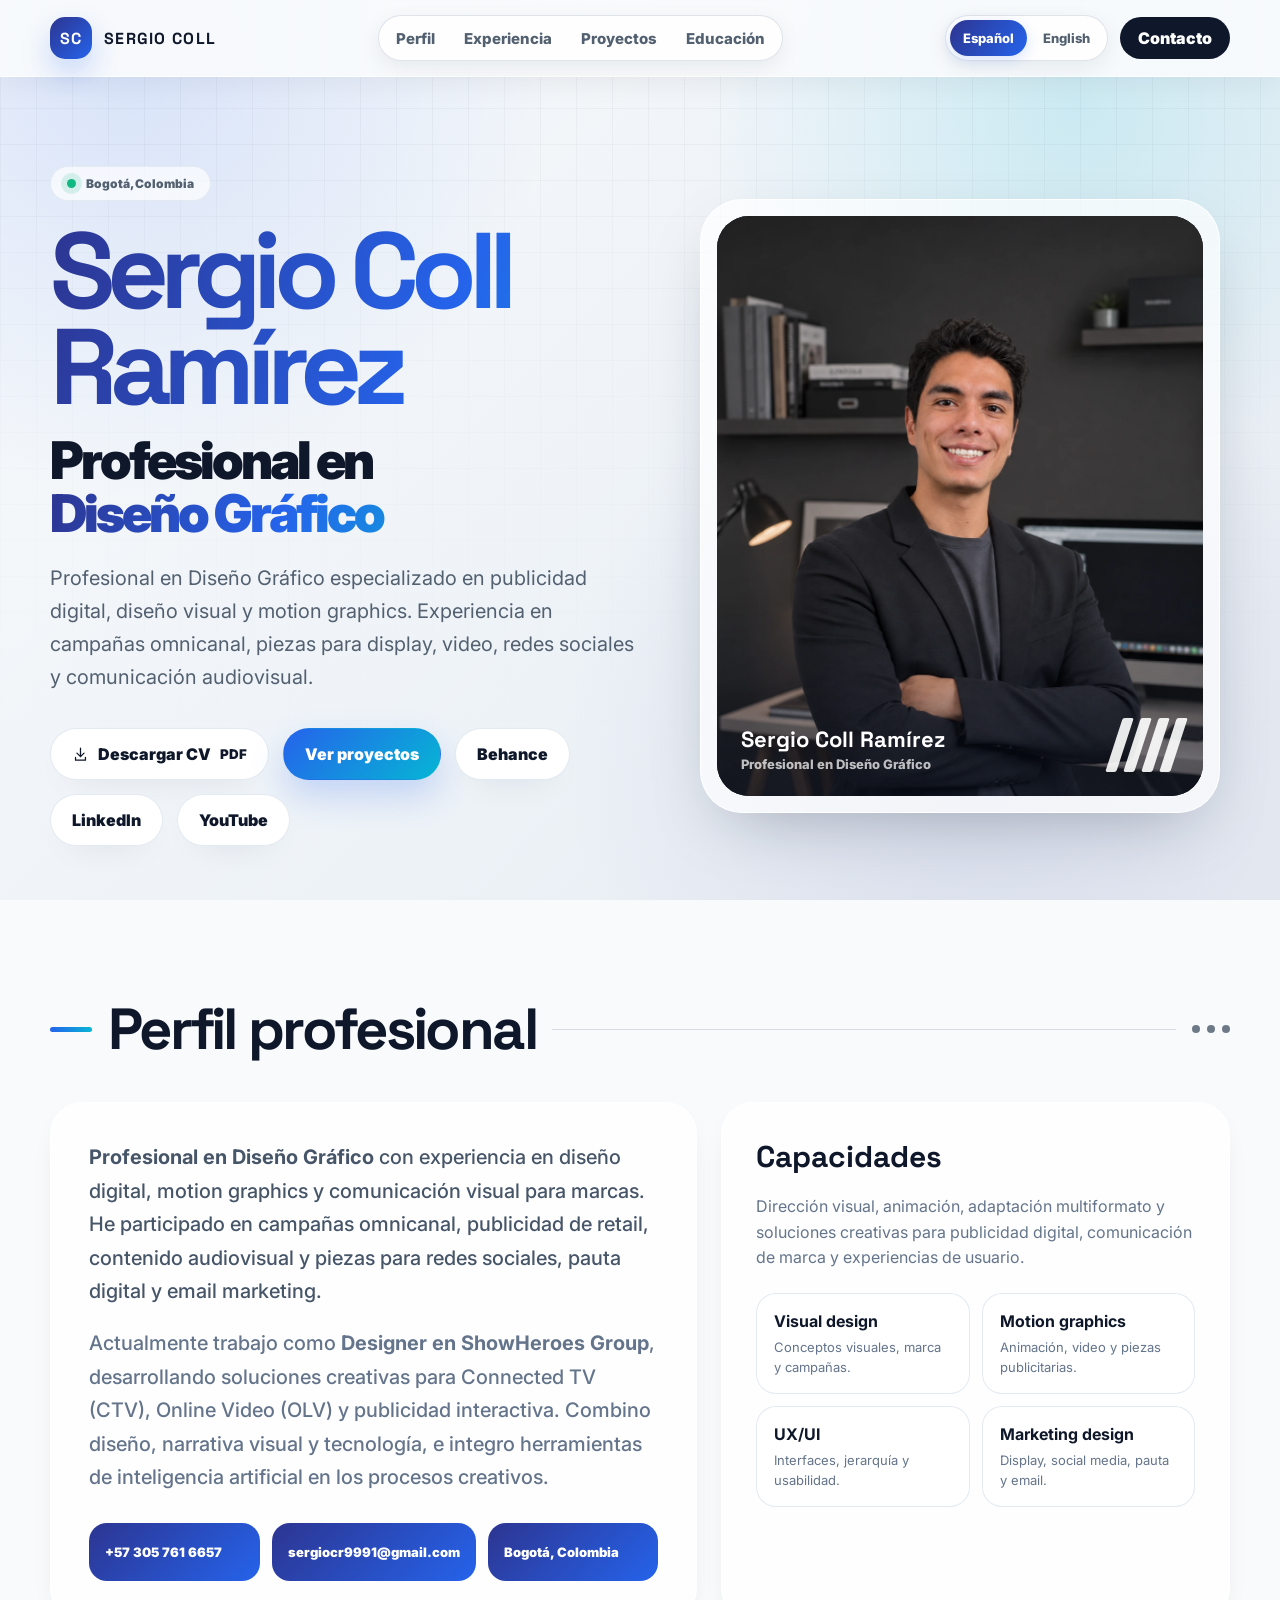
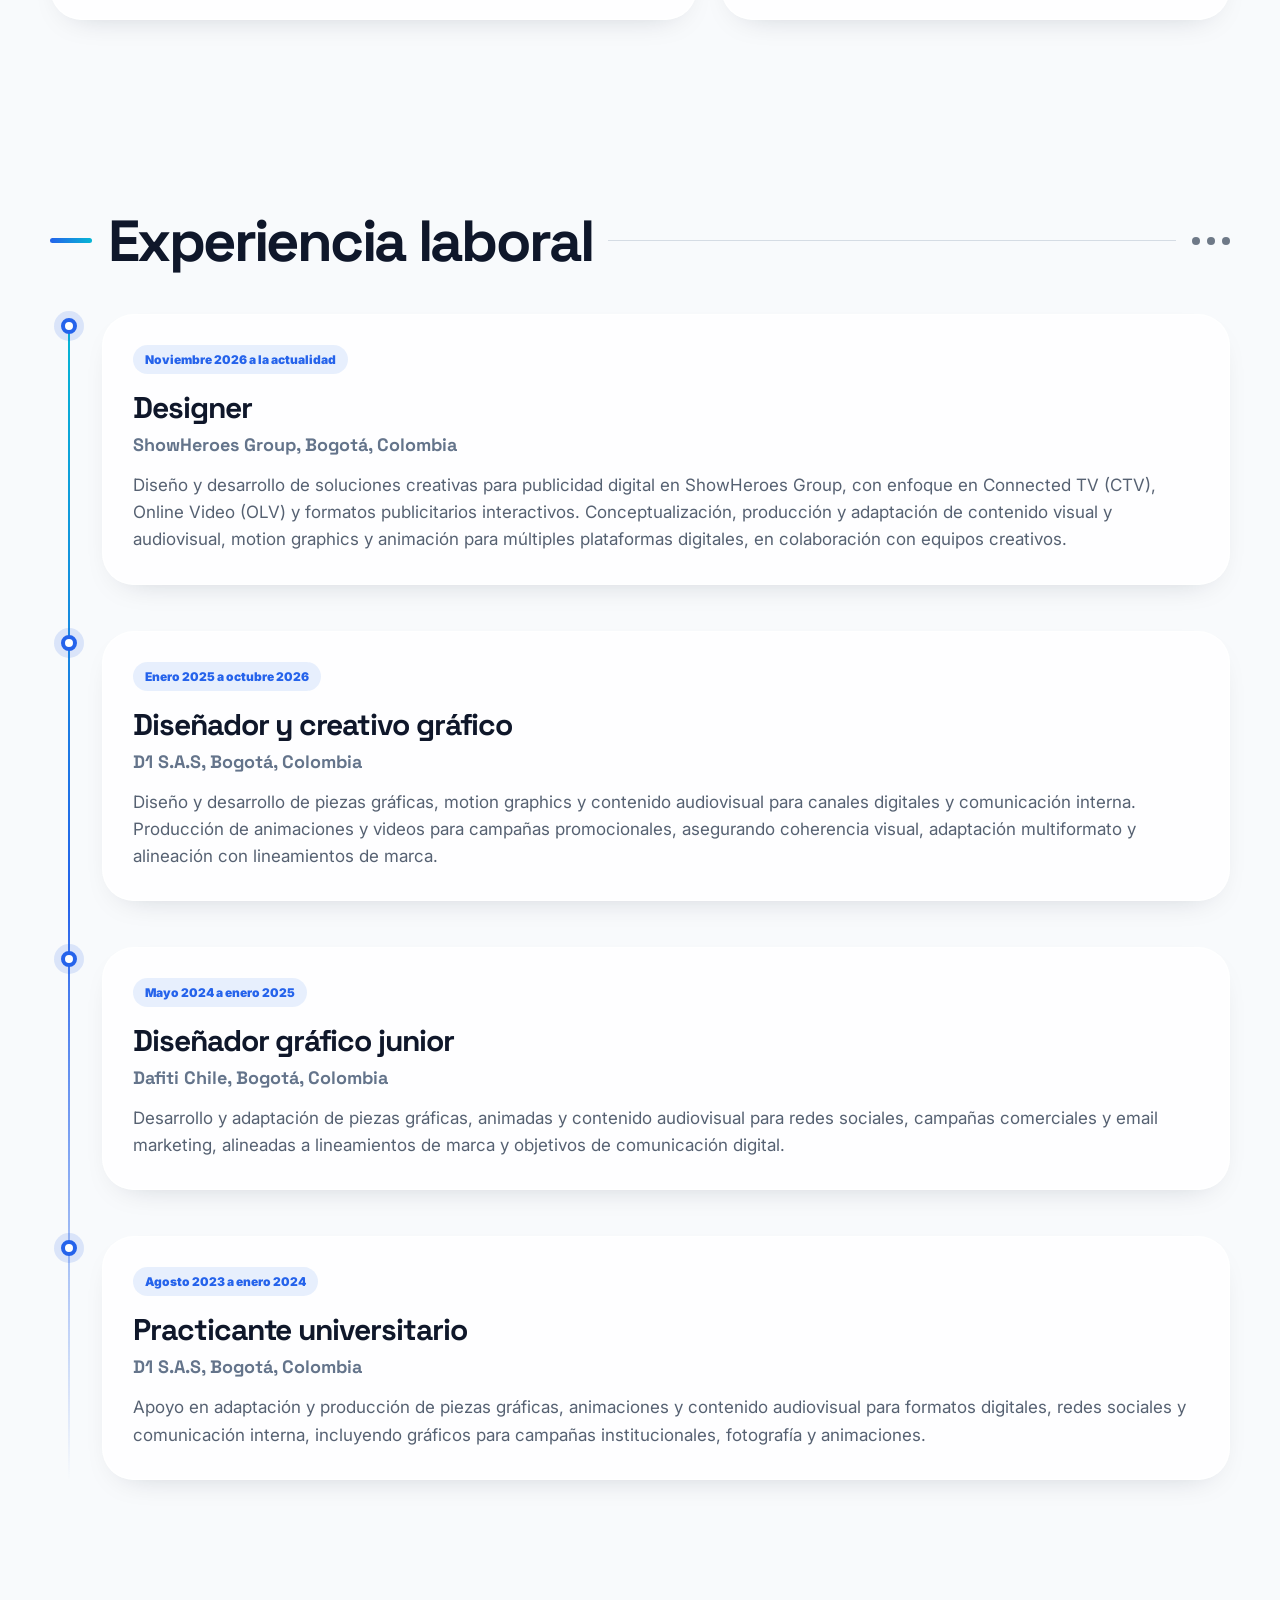
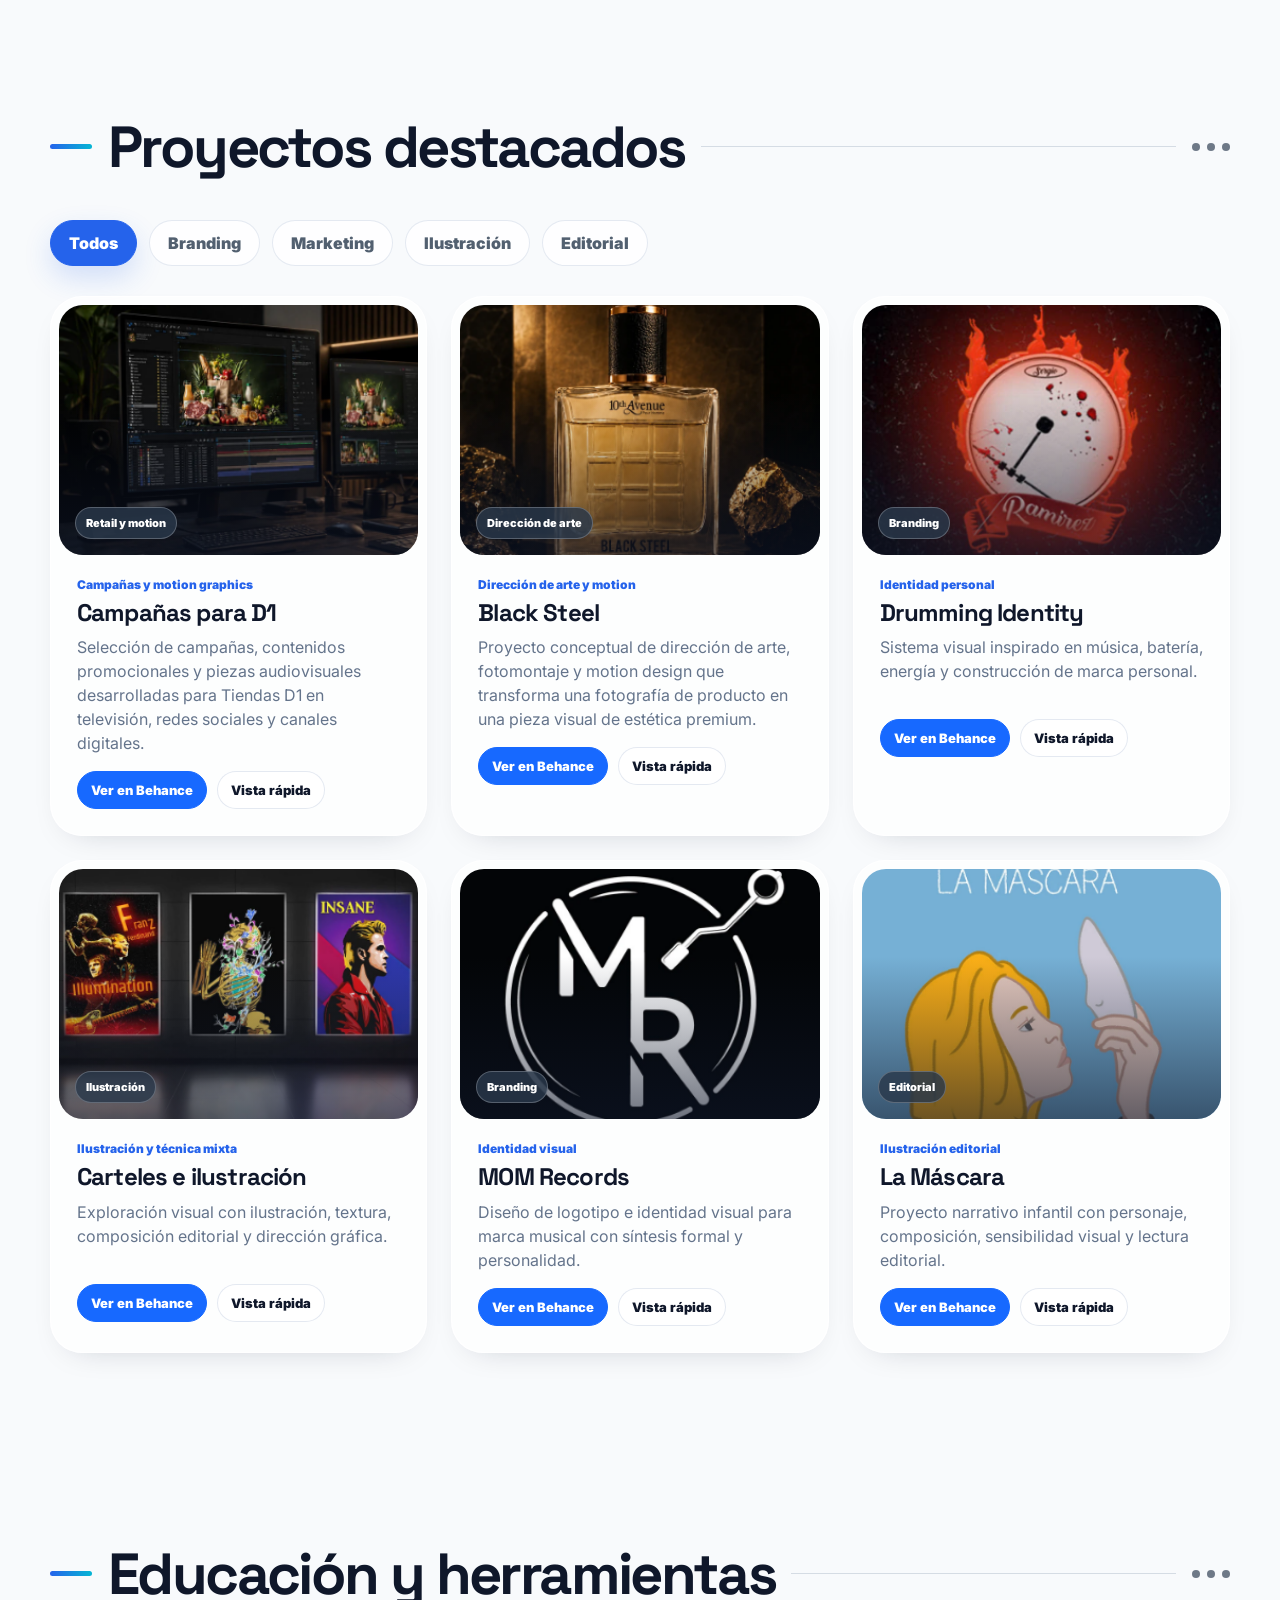
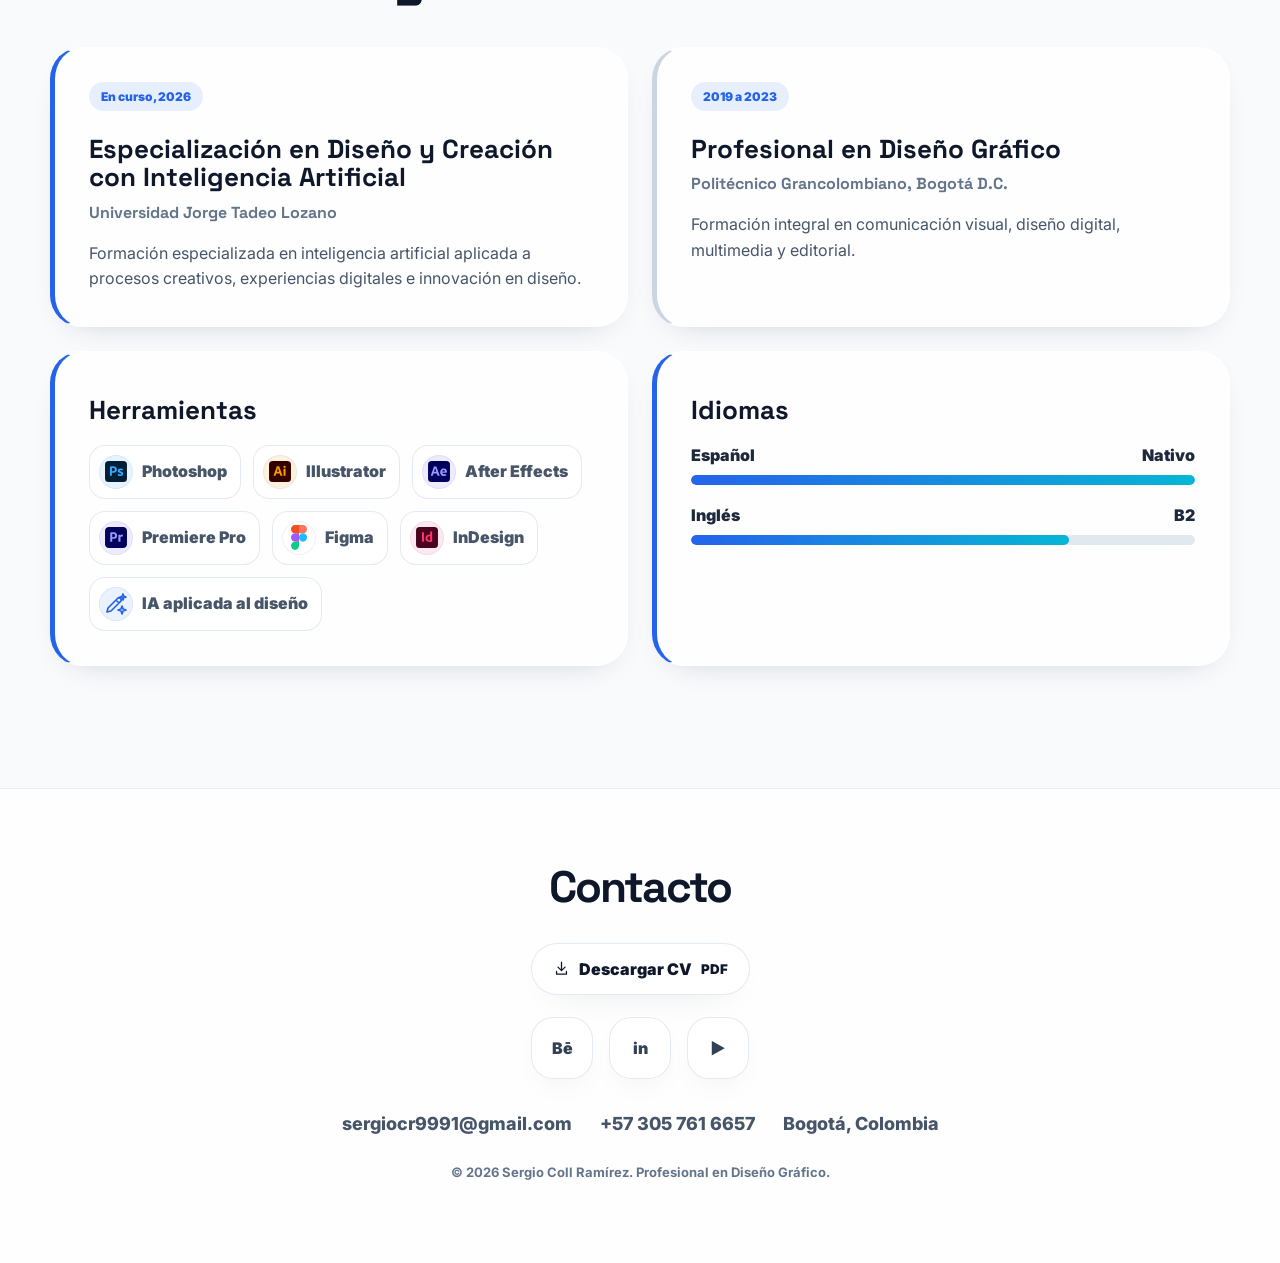
==== commit 4b73c222: "Preserve original visual CV layout and update bilingual profile information" ====
--- a/index.html
+++ b/index.html
@@ -173,7 +173,7 @@
 
 <div class="blob b1"></div><div class="blob b2"></div><div class="progress" id="progress"></div>
 <nav><div class="wrap nav-inner"><a href="#inicio" class="logo"><span class="mark">SC</span><span>SERGIO COLL</span></a><div class="nav-links"><a href="#perfil">Perfil</a><a href="#experiencia">Experiencia</a><a href="#proyectos">Proyectos</a><a href="#educacion">Educación</a></div><div class="nav-actions"><div class="language-switch" role="group" aria-label="Seleccionar idioma"><a class="lang-option is-current" href="./" lang="es" aria-current="page" aria-label="Español, idioma actual">Español</a><a class="lang-option" href="./en/" lang="en" aria-label="Cambiar a inglés">English</a></div><a class="nav-cta" href="#contacto">Contacto</a></div></div></nav>
-<header id="inicio" class="wrap hero"><div class="hero-copy reveal"><div class="tagline"><i></i>Bogotá, Colombia</div><h1><span class="gradient-name">Sergio Coll Ramírez</span></h1><div class="role">Profesional en<br><span>Diseño Gráfico</span></div><p>Profesional en Diseño Gráfico especializado en publicidad digital, diseño visual y motion graphics. Experiencia en campañas omnicanal, piezas para display, video, redes sociales y comunicación audiovisual.</p><div class="actions"><a class="btn cv-download" href="./assets/cv/Sergio-Coll-Ramirez-CV-ES.pdf" download="Sergio-Coll-Ramirez-CV-ES.pdf" type="application/pdf" data-cv-language="es" data-download-location="hero" aria-label="Descargar CV (PDF)"><svg aria-hidden="true" width="17" height="17" viewBox="0 0 24 24" fill="none" stroke="currentColor" stroke-width="1.8" stroke-linecap="round" stroke-linejoin="round"><path d="M12 3v12m-5-5 5 5 5-5M5 16v4h14v-4"/></svg><span>Descargar CV</span><small>PDF</small></a><a class="btn primary" href="#proyectos">Ver proyectos</a><a class="btn" href="https://www.behance.net/Sergio_cr" target="_blank" rel="noopener">Behance</a><a class="btn" href="https://www.linkedin.com/in/sergiocr99/" target="_blank" rel="noopener">LinkedIn</a><a class="btn" href="https://www.youtube.com/@sergioramirez6791/videos" target="_blank" rel="noopener">YouTube</a></div></div><div class="hero-visual reveal delay1"><div class="profile-shell"><div class="profile-card"><img width="1080" height="1350" fetchpriority="high" decoding="async" src="./assets/sergio-portrait-retouched.webp" alt="Foto de perfil de Sergio Coll Ramírez"><div class="profile-info"><div><b>Sergio Coll Ramírez</b><span>Profesional en Diseño Gráfico</span></div><div class="stripes"><i></i><i></i><i></i><i></i></div></div></div></div></div></header>
+<header id="inicio" class="wrap hero"><div class="hero-copy reveal"><div class="tagline"><i></i>Bogotá, Colombia</div><h1><span class="gradient-name">Sergio Coll Ramírez</span></h1><div class="role">Profesional en<br><span>Diseño Gráfico</span></div><p>Profesional en Diseño Gráfico especializado en publicidad digital, diseño visual y motion graphics. Experiencia en campañas omnicanal, piezas para display, video, redes sociales y comunicación audiovisual.</p><div class="actions"><a class="btn cv-download" href="./assets/cv/Sergio-Coll-Ramirez-CV-ES.pdf?v=20261113-visual" download="Sergio-Coll-Ramirez-CV-ES.pdf" type="application/pdf" data-cv-language="es" data-download-location="hero" aria-label="Descargar CV (PDF)"><svg aria-hidden="true" width="17" height="17" viewBox="0 0 24 24" fill="none" stroke="currentColor" stroke-width="1.8" stroke-linecap="round" stroke-linejoin="round"><path d="M12 3v12m-5-5 5 5 5-5M5 16v4h14v-4"/></svg><span>Descargar CV</span><small>PDF</small></a><a class="btn primary" href="#proyectos">Ver proyectos</a><a class="btn" href="https://www.behance.net/Sergio_cr" target="_blank" rel="noopener">Behance</a><a class="btn" href="https://www.linkedin.com/in/sergiocr99/" target="_blank" rel="noopener">LinkedIn</a><a class="btn" href="https://www.youtube.com/@sergioramirez6791/videos" target="_blank" rel="noopener">YouTube</a></div></div><div class="hero-visual reveal delay1"><div class="profile-shell"><div class="profile-card"><img width="1080" height="1350" fetchpriority="high" decoding="async" src="./assets/sergio-portrait-retouched.webp" alt="Foto de perfil de Sergio Coll Ramírez"><div class="profile-info"><div><b>Sergio Coll Ramírez</b><span>Profesional en Diseño Gráfico</span></div><div class="stripes"><i></i><i></i><i></i><i></i></div></div></div></div></div></header>
 <main>
 <section id="perfil" class="wrap section"><div class="section-head reveal"><span class="line"></span><h2>Perfil profesional</h2><span class="rule"></span><span class="dots"><i></i><i></i><i></i></span></div><div class="profile-grid"><div class="glass profile-text reveal"><p><strong>Profesional en Diseño Gráfico</strong> con experiencia en diseño digital, motion graphics y comunicación visual para marcas. He participado en campañas omnicanal, publicidad de retail, contenido audiovisual y piezas para redes sociales, pauta digital y email marketing.</p><p>Actualmente trabajo como <strong>Designer en ShowHeroes Group</strong>, desarrollando soluciones creativas para Connected TV (CTV), Online Video (OLV) y publicidad interactiva. Combino diseño, narrativa visual y tecnología, e integro herramientas de inteligencia artificial en los procesos creativos.</p><div class="contact-strip"><a class="chip" href="#" data-copy="+57 305 7616657">+57 305 761 6657</a><a class="chip" href="#" data-copy="sergiocr9991@gmail.com">sergiocr9991@gmail.com</a><span class="chip">Bogotá, Colombia</span></div></div><div class="glass capabilities reveal delay1"><h3>Capacidades</h3><p>Dirección visual, animación, adaptación multiformato y soluciones creativas para publicidad digital, comunicación de marca y experiencias de usuario.</p><div class="cap-grid"><div class="cap"><b>Visual design</b><span>Conceptos visuales, marca y campañas.</span></div><div class="cap"><b>Motion graphics</b><span>Animación, video y piezas publicitarias.</span></div><div class="cap"><b>UX/UI</b><span>Interfaces, jerarquía y usabilidad.</span></div><div class="cap"><b>Marketing design</b><span>Display, social media, pauta y email.</span></div></div></div></div></section>
 <section id="experiencia" class="wrap section"><div class="section-head reveal"><span class="line"></span><h2>Experiencia laboral</h2><span class="rule"></span><span class="dots"><i></i><i></i><i></i></span></div><div class="timeline"><article class="job reveal">
@@ -235,7 +235,7 @@
   <div class="project-links"><a href="https://www.behance.net/gallery/172022737/Childrens-Story-La-Mascara-Illustration" target="_blank" rel="noopener">Ver en Behance</a><button class="open-modal">Vista rápida</button></div>
 </article></div></section>
 <section id="educacion" class="wrap section"><div class="section-head reveal"><span class="line"></span><h2>Educación y herramientas</h2><span class="rule"></span><span class="dots"><i></i><i></i><i></i></span></div><div class="education"><article class="glass edu reveal"><span class="pill">En curso, 2026</span><h3>Especialización en Diseño y Creación con Inteligencia Artificial</h3><h4>Universidad Jorge Tadeo Lozano</h4><p>Formación especializada en inteligencia artificial aplicada a procesos creativos, experiencias digitales e innovación en diseño.</p></article><article class="glass edu secondary reveal delay1"><span class="pill">2019 a 2023</span><h3>Profesional en Diseño Gráfico</h3><h4>Politécnico Grancolombiano, Bogotá D.C.</h4><p>Formación integral en comunicación visual, diseño digital, multimedia y editorial.</p></article></div><div class="skills" style="margin-top:24px"><article class="glass skill-card tools-card reveal"><h3>Herramientas</h3><div class="badges"><span class="badge tool-badge"><span class="tool-icon tool-icon-photoshop" aria-hidden="true"><img src="./assets/tools/photoshop.svg" width="22" height="22" alt="" loading="lazy" decoding="async"></span><span>Photoshop</span></span><span class="badge tool-badge"><span class="tool-icon tool-icon-illustrator" aria-hidden="true"><img src="./assets/tools/illustrator.svg" width="22" height="22" alt="" loading="lazy" decoding="async"></span><span>Illustrator</span></span><span class="badge tool-badge"><span class="tool-icon tool-icon-after-effects" aria-hidden="true"><img src="./assets/tools/after-effects.svg" width="22" height="22" alt="" loading="lazy" decoding="async"></span><span>After Effects</span></span><span class="badge tool-badge"><span class="tool-icon tool-icon-premiere-pro" aria-hidden="true"><img src="./assets/tools/premiere-pro.svg" width="22" height="22" alt="" loading="lazy" decoding="async"></span><span>Premiere Pro</span></span><span class="badge tool-badge"><span class="tool-icon tool-icon-figma" aria-hidden="true"><img src="./assets/tools/figma.svg" width="22" height="22" alt="" loading="lazy" decoding="async"></span><span>Figma</span></span><span class="badge tool-badge"><span class="tool-icon tool-icon-indesign" aria-hidden="true"><img src="./assets/tools/indesign.svg" width="22" height="22" alt="" loading="lazy" decoding="async"></span><span>InDesign</span></span><span class="badge tool-badge"><span class="tool-icon tool-icon-ai-design" aria-hidden="true"><img src="./assets/tools/ai-design.svg" width="22" height="22" alt="" loading="lazy" decoding="async"></span><span>IA aplicada al diseño</span></span></div></article><article class="glass skill-card reveal delay1"><h3>Idiomas</h3><div class="lang"><div class="lang-row"><span>Español</span><span>Nativo</span></div><div class="bar"><i style="width:100%"></i></div></div><div class="lang"><div class="lang-row"><span>Inglés</span><span>B2</span></div><div class="bar"><i style="width:75%"></i></div></div></article></div></section>
-</main><footer id="contacto"><div class="wrap footer"><h2>Contacto</h2><a class="btn cv-download" href="./assets/cv/Sergio-Coll-Ramirez-CV-ES.pdf" download="Sergio-Coll-Ramirez-CV-ES.pdf" type="application/pdf" data-cv-language="es" data-download-location="footer" aria-label="Descargar CV (PDF)"><svg aria-hidden="true" width="17" height="17" viewBox="0 0 24 24" fill="none" stroke="currentColor" stroke-width="1.8" stroke-linecap="round" stroke-linejoin="round"><path d="M12 3v12m-5-5 5 5 5-5M5 16v4h14v-4"/></svg><span>Descargar CV</span><small>PDF</small></a><div class="socials"><a class="social beh" href="https://www.behance.net/Sergio_cr" target="_blank" rel="noopener">Bē</a><a class="social in" href="https://www.linkedin.com/in/sergiocr99/" target="_blank" rel="noopener">in</a><a class="social yt" href="https://www.youtube.com/@sergioramirez6791/videos" target="_blank" rel="noopener">▶</a></div><div class="footer-contact"><a href="#" data-copy="sergiocr9991@gmail.com">sergiocr9991@gmail.com</a><a href="#" data-copy="+57 305 7616657">+57 305 761 6657</a><span>Bogotá, Colombia</span></div><p class="copy">© 2026 Sergio Coll Ramírez. Profesional en Diseño Gráfico.</p></div></footer>
+</main><footer id="contacto"><div class="wrap footer"><h2>Contacto</h2><a class="btn cv-download" href="./assets/cv/Sergio-Coll-Ramirez-CV-ES.pdf?v=20261113-visual" download="Sergio-Coll-Ramirez-CV-ES.pdf" type="application/pdf" data-cv-language="es" data-download-location="footer" aria-label="Descargar CV (PDF)"><svg aria-hidden="true" width="17" height="17" viewBox="0 0 24 24" fill="none" stroke="currentColor" stroke-width="1.8" stroke-linecap="round" stroke-linejoin="round"><path d="M12 3v12m-5-5 5 5 5-5M5 16v4h14v-4"/></svg><span>Descargar CV</span><small>PDF</small></a><div class="socials"><a class="social beh" href="https://www.behance.net/Sergio_cr" target="_blank" rel="noopener">Bē</a><a class="social in" href="https://www.linkedin.com/in/sergiocr99/" target="_blank" rel="noopener">in</a><a class="social yt" href="https://www.youtube.com/@sergioramirez6791/videos" target="_blank" rel="noopener">▶</a></div><div class="footer-contact"><a href="#" data-copy="sergiocr9991@gmail.com">sergiocr9991@gmail.com</a><a href="#" data-copy="+57 305 7616657">+57 305 761 6657</a><span>Bogotá, Colombia</span></div><p class="copy">© 2026 Sergio Coll Ramírez. Profesional en Diseño Gráfico.</p></div></footer>
 <div class="modal" id="modal"><div class="modal-card"><div class="modal-img"><img id="mImg" alt=""></div><div class="modal-body"><button class="modal-close" id="closeModal">×</button><h3 id="mTitle"></h3><div class="meta" id="mType"></div><p id="mDesc"></p><a class="btn primary" id="mUrl" href="#" target="_blank" rel="noopener">Abrir proyecto en Behance</a></div></div></div>
 <script id="portfolio-interactions">
 'use strict';
